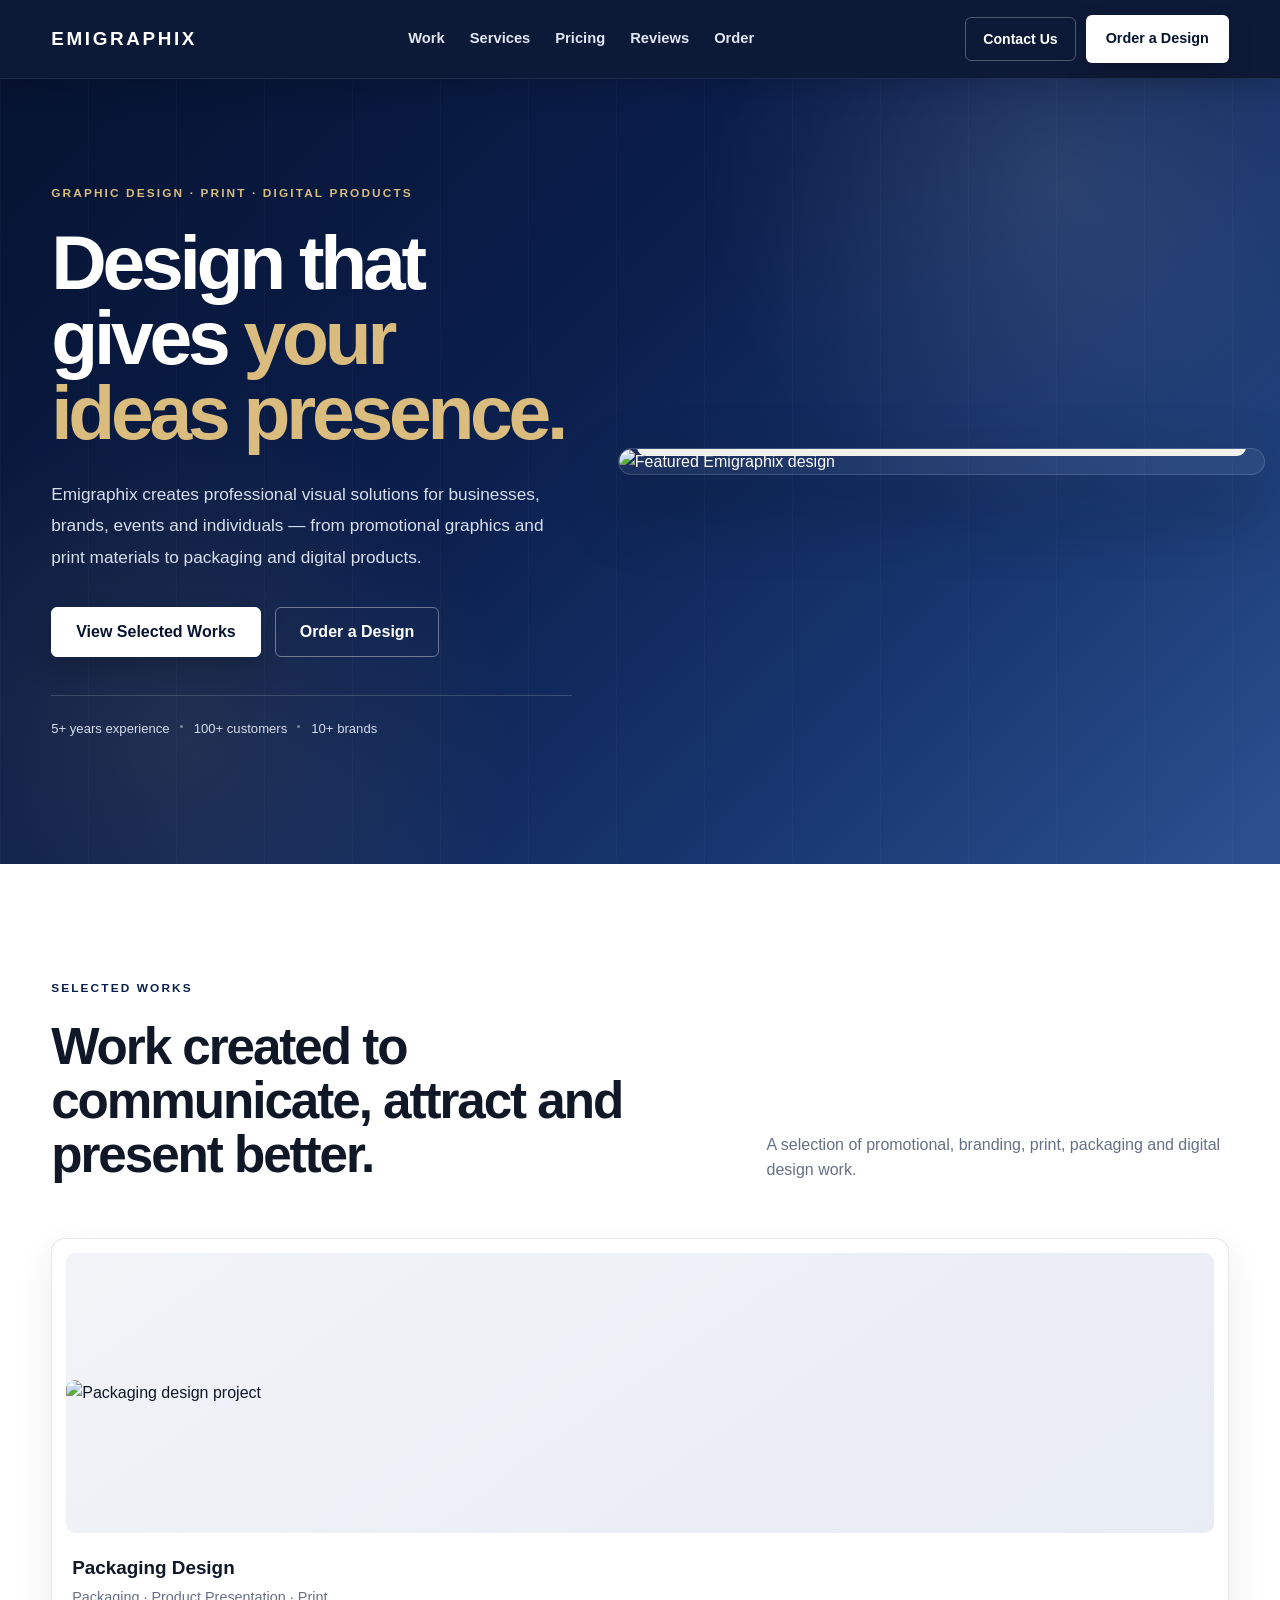
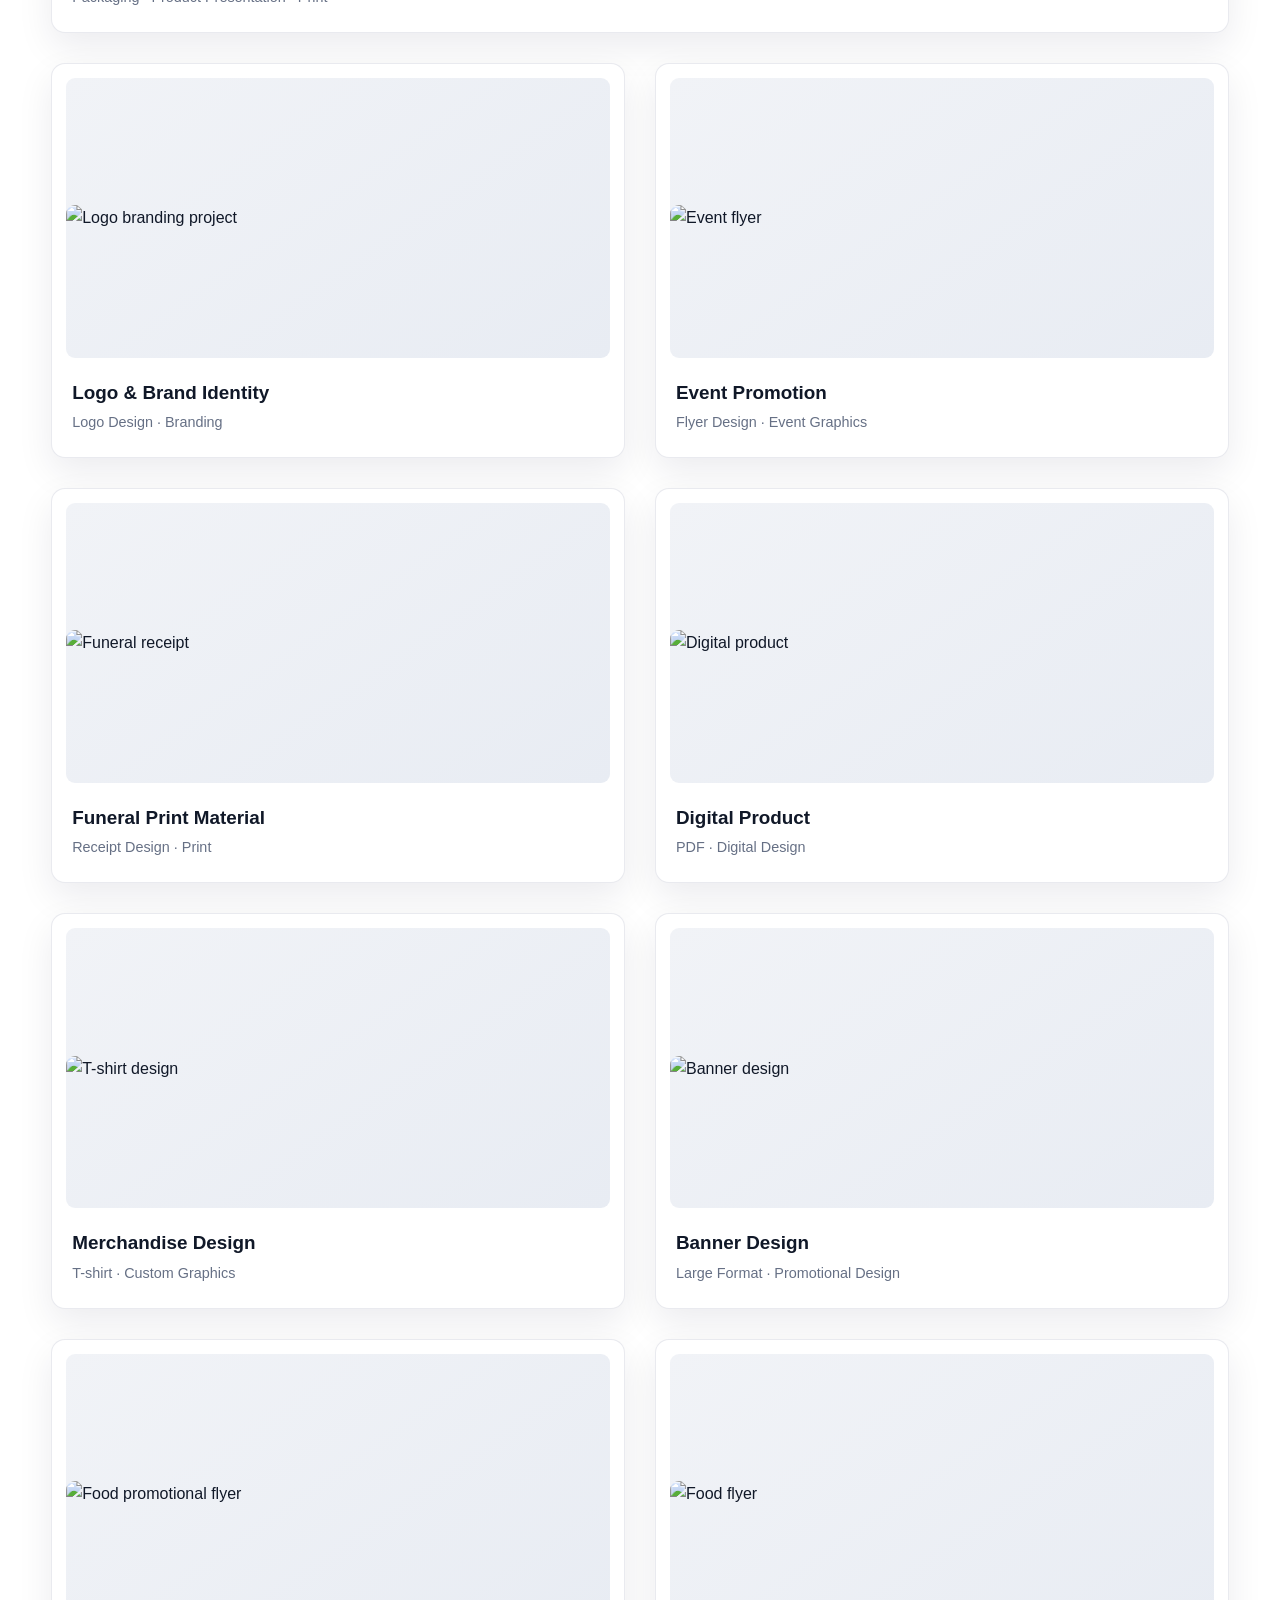
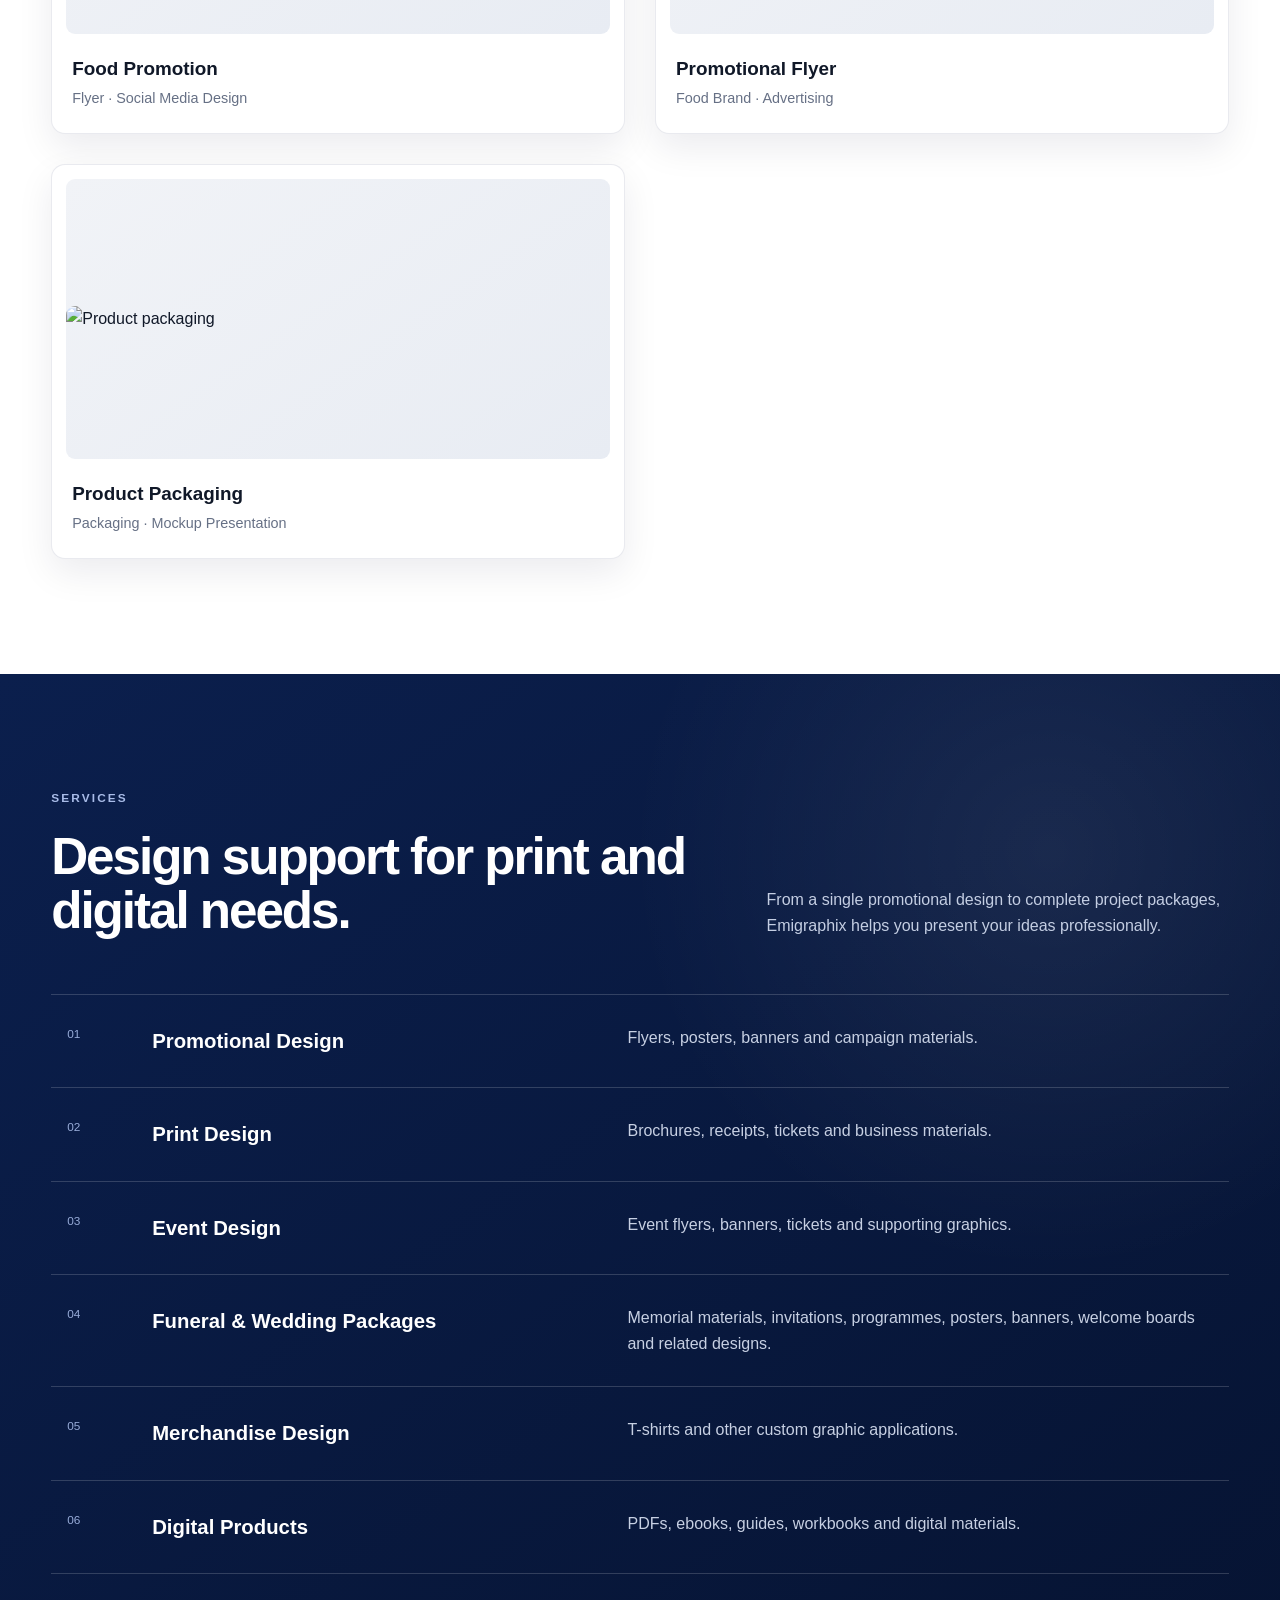
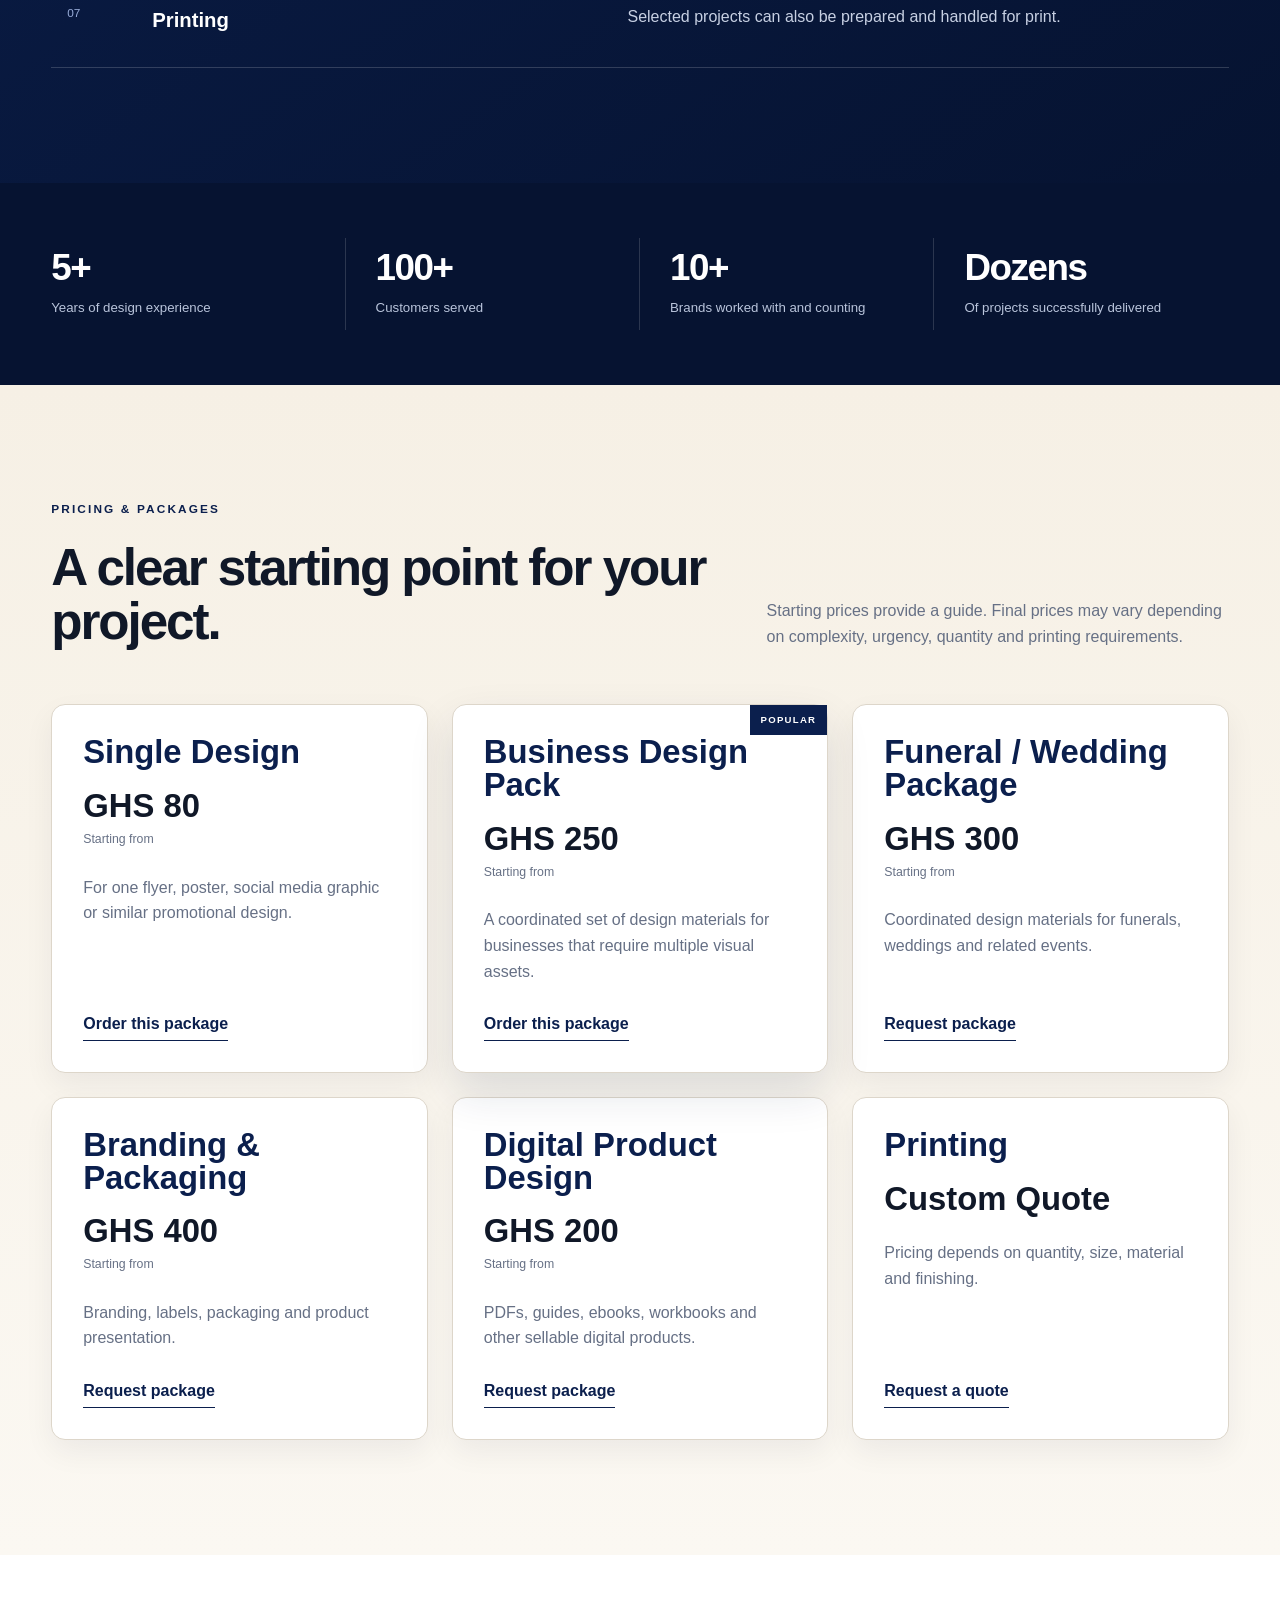
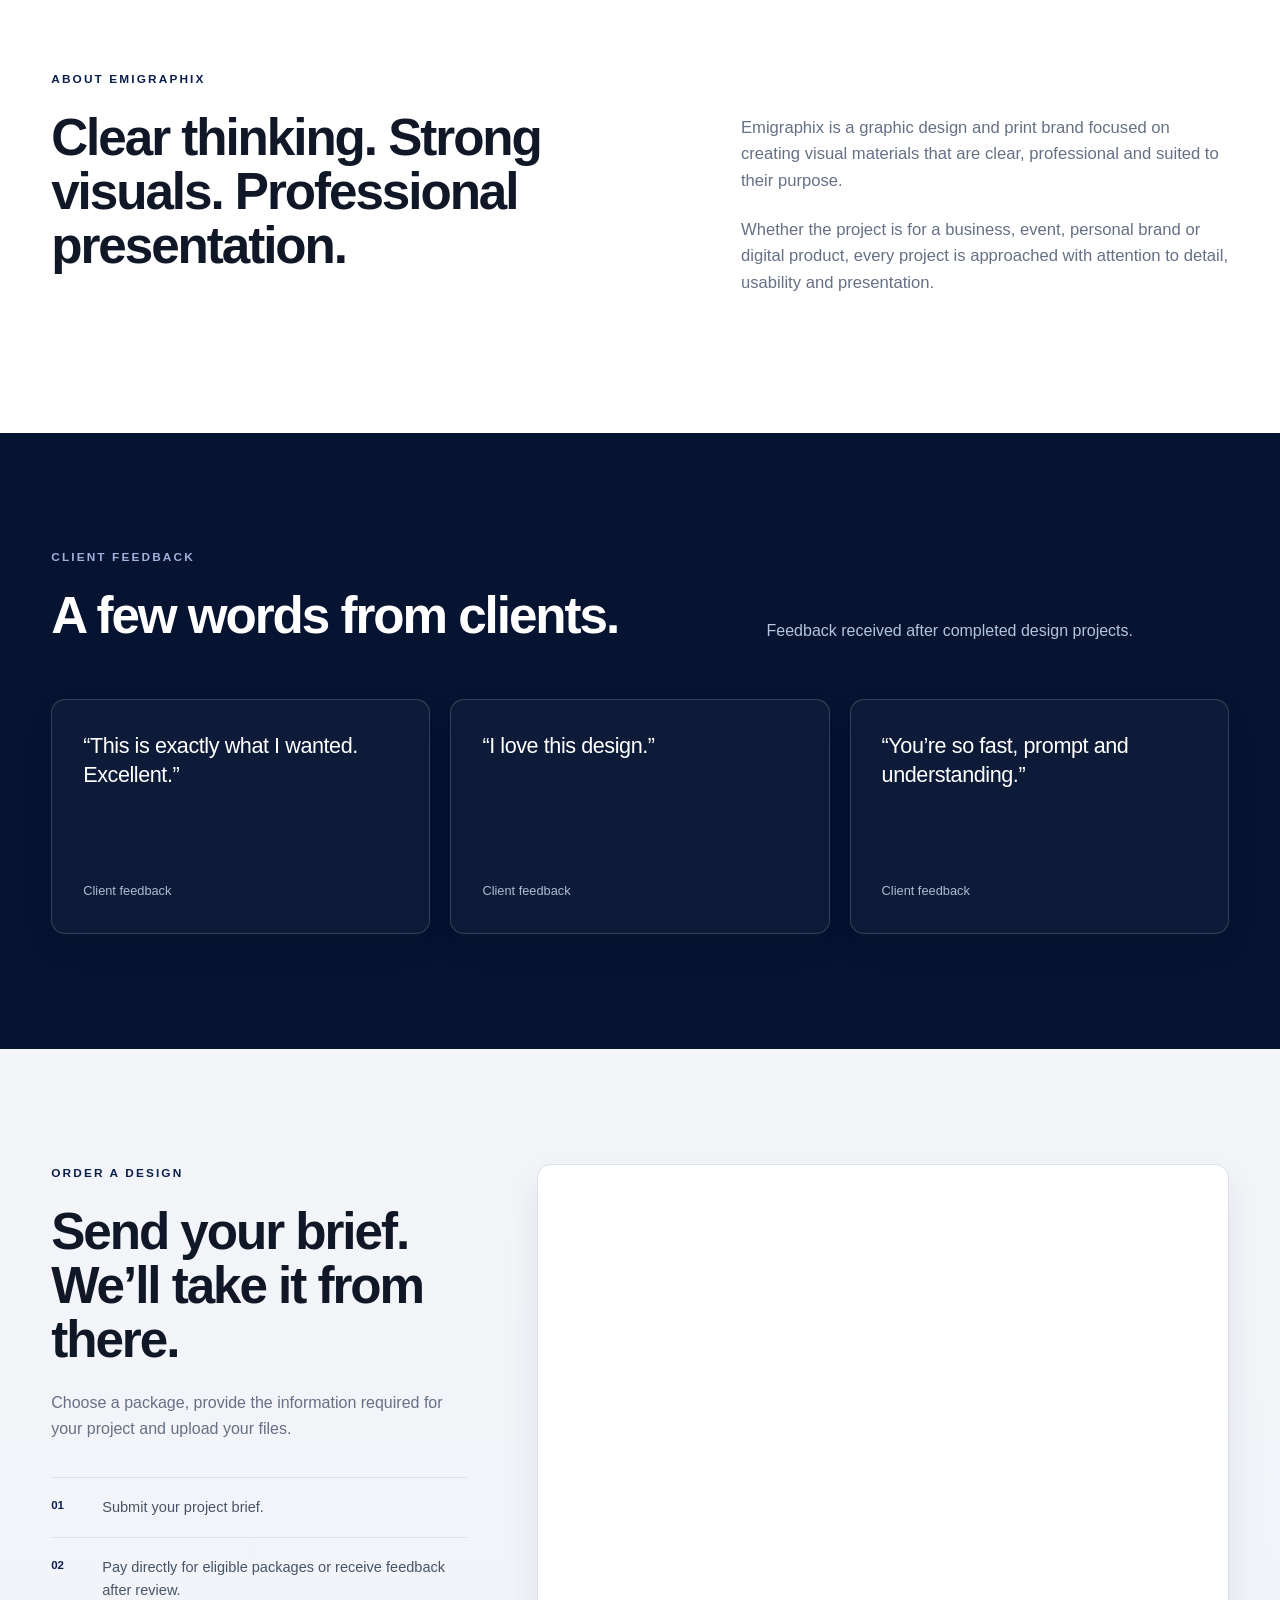
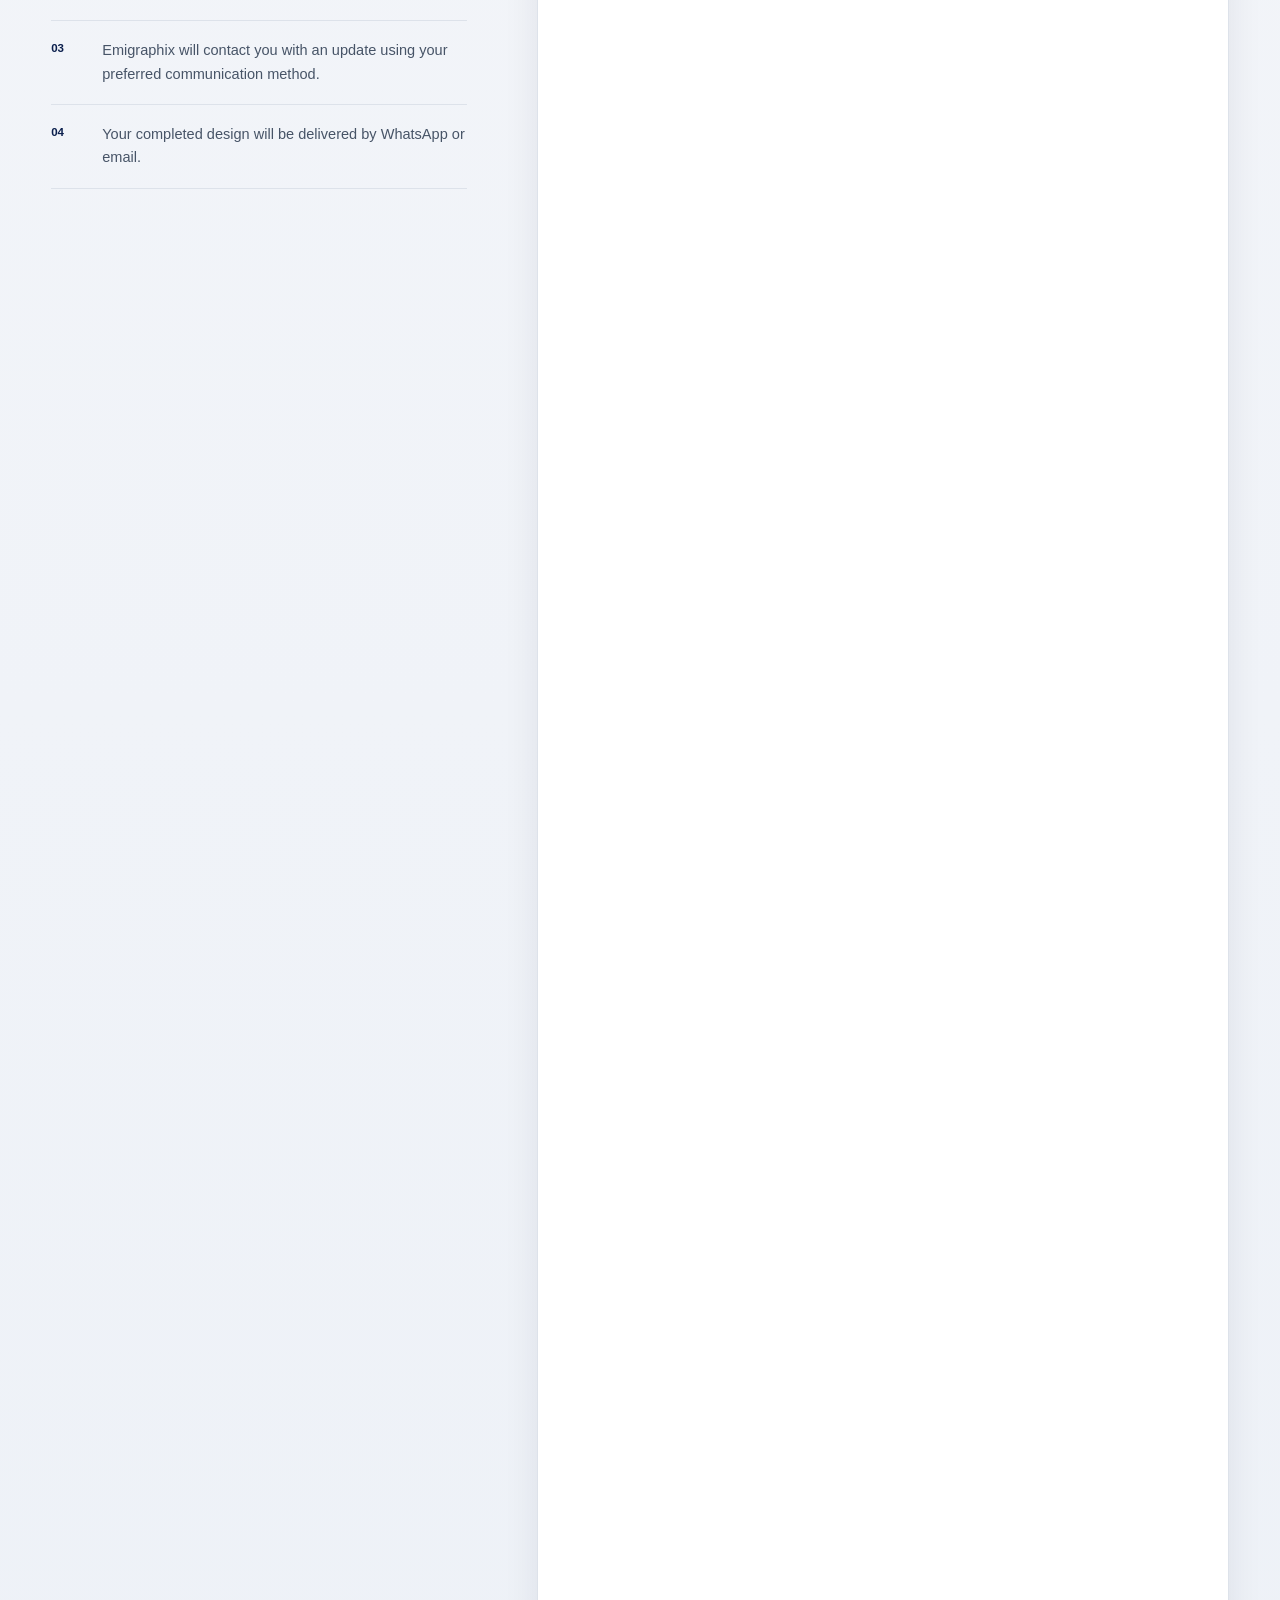
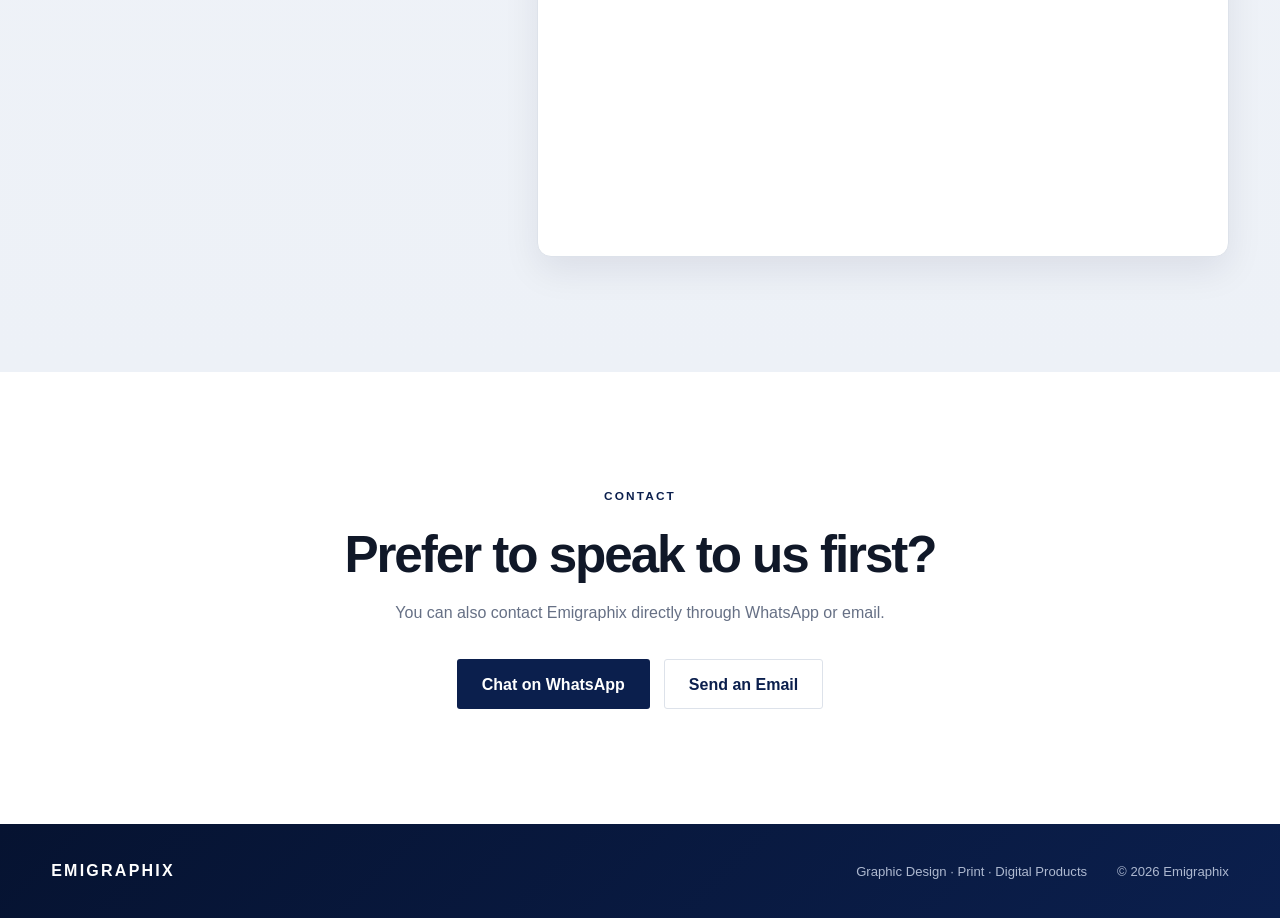
==== index.html @ 76fdce93 "Initial Emigraphix website" ====
<!DOCTYPE html>
<html lang="en">
<head>
    <meta charset="UTF-8">

    <meta name="viewport"
          content="width=device-width, initial-scale=1.0">

    <title>Emigraphix | Graphic Design, Logo Design & Printing in Ghana</title>

    <meta
        name="description"
        content="Emigraphix is a Ghana-based graphic design and print studio offering logo design, flyers, branding, packaging, printing and digital products."
    >

    <meta name="robots" content="index, follow">

    <link rel="canonical" href="https://emigraphix.netlify.app/">

    <!-- Open Graph: WhatsApp, Facebook, LinkedIn and other link previews -->
    <meta property="og:type" content="website">
    <meta property="og:site_name" content="Emigraphix">
    <meta property="og:locale" content="en_GH">
    <meta property="og:title" content="Emigraphix | Graphic Design, Logo Design & Printing in Ghana">
    <meta property="og:description" content="Professional graphic design, logo design, branding, packaging, printing and digital products for businesses, brands, events and individuals in Ghana.">
    <meta property="og:url" content="https://emigraphix.netlify.app/">
    <meta property="og:image" content="https://emigraphix.netlify.app/images/project-main.jpg">
    <meta property="og:image:alt" content="Featured graphic design project by Emigraphix">

    <!-- X / Twitter link preview -->
    <meta name="twitter:card" content="summary_large_image">
    <meta name="twitter:title" content="Emigraphix | Graphic Design, Logo Design & Printing in Ghana">
    <meta name="twitter:description" content="Professional graphic design, logo design, branding, packaging, printing and digital products in Ghana.">
    <meta name="twitter:image" content="https://emigraphix.netlify.app/images/project-main.jpg">

    <!-- Helps search engines understand the business -->
    <script type="application/ld+json">
    {
      "@context": "https://schema.org",
      "@type": "Organization",
      "name": "Emigraphix",
      "url": "https://emigraphix.netlify.app/",
      "description": "Ghana-based graphic design and print studio offering logo design, promotional graphics, branding, packaging, printing and digital products.",
      "email": "emigraphixdesign@gmail.com",
      "telephone": "+233550585227",
      "areaServed": {
        "@type": "Country",
        "name": "Ghana"
      }
    }
    </script>

    <link rel="stylesheet" href="style.css">
</head>


<body>


<header class="site-header">

    <div class="container nav-wrap">

        <a href="#home" class="brand">
            EMIGRAPHIX
        </a>

        <nav class="desktop-nav">

            <a href="#work">Work</a>
            <a href="#services">Services</a>
            <a href="#pricing">Pricing</a>
            <a href="#reviews">Reviews</a>
            <a href="#order">Order</a>

        </nav>

        <div class="nav-actions">
            <a href="#contact" class="nav-contact">
                Contact Us
            </a>

            <a href="#order" class="nav-cta">
                Order a Design
            </a>
        </div>

    </div>

</header>



<main>


<!-- HERO -->

<section class="hero" id="home">

    <div class="container hero-grid">

        <div class="hero-content">

            <p class="eyebrow">
                GRAPHIC DESIGN · PRINT · DIGITAL PRODUCTS
            </p>

            <h1>
                Design that gives
                <span>your ideas presence.</span>
            </h1>

            <p class="hero-description">

                Emigraphix creates professional visual solutions
                for businesses, brands, events and individuals —
                from promotional graphics and print materials
                to packaging and digital products.

            </p>

            <div class="hero-actions">

                <a href="#work"
                   class="button button-primary">
                    View Selected Works
                </a>

                <a href="#order"
                   class="button button-secondary">
                    Order a Design
                </a>

            </div>


            <div class="hero-proof">

                <span>5+ years experience</span>
                <span>100+ customers</span>
                <span>10+ brands</span>

            </div>

        </div>


        <div class="hero-visual">

            <img
                src="images/project-main.jpg"
                alt="Featured Emigraphix design"
                class="hero-image"
            >

            <div class="hero-caption">

                <span>SELECTED PROJECT</span>

                <p>
                    Designed by Emigraphix
                </p>

            </div>

        </div>

    </div>

</section>



<!-- PORTFOLIO -->

<section class="section" id="work">

    <div class="container">

        <div class="section-heading">

            <div>

                <p class="eyebrow">
                    SELECTED WORKS
                </p>

                <h2>
                    Work created to communicate,
                    attract and present better.
                </h2>

            </div>

            <p class="section-intro">

                A selection of promotional,
                branding, print, packaging and
                digital design work.

            </p>

        </div>



        <div class="portfolio-grid">


            <article class="project project-large">

                <div class="project-image">

                    <img
                        src="images/project-8.jpg"
                        alt="Packaging design project"
                    >

                </div>

                <div class="project-info">

                    <h3>Packaging Design</h3>

                    <p>
                        Packaging · Product Presentation · Print
                    </p>

                </div>

            </article>



            <article class="project">

                <div class="project-image">

                    <img
                        src="images/project-2.jpg"
                        alt="Logo branding project"
                    >

                </div>

                <div class="project-info">

                    <h3>Logo & Brand Identity</h3>

                    <p>Logo Design · Branding</p>

                </div>

            </article>



            <article class="project">

                <div class="project-image">

                    <img
                        src="images/project-4.jpg"
                        alt="Event flyer"
                    >

                </div>

                <div class="project-info">

                    <h3>Event Promotion</h3>

                    <p>
                        Flyer Design · Event Graphics
                    </p>

                </div>

            </article>



            <article class="project">

                <div class="project-image">

                    <img
                        src="images/project-7.jpg"
                        alt="Funeral receipt"
                    >

                </div>

                <div class="project-info">

                    <h3>Funeral Print Material</h3>

                    <p>
                        Receipt Design · Print
                    </p>

                </div>

            </article>



            <article class="project">

                <div class="project-image">

                    <img
                        src="images/project-3.jpg"
                        alt="Digital product"
                    >

                </div>

                <div class="project-info">

                    <h3>Digital Product</h3>

                    <p>
                        PDF · Digital Design
                    </p>

                </div>

            </article>



            <article class="project">

                <div class="project-image">

                    <img
                        src="images/project-10.jpg"
                        alt="T-shirt design"
                    >

                </div>

                <div class="project-info">

                    <h3>Merchandise Design</h3>

                    <p>
                        T-shirt · Custom Graphics
                    </p>

                </div>

            </article>



            <article class="project">

                <div class="project-image">

                    <img
                        src="images/project-1.jpg"
                        alt="Banner design"
                    >

                </div>

                <div class="project-info">

                    <h3>Banner Design</h3>

                    <p>
                        Large Format · Promotional Design
                    </p>

                </div>

            </article>



            <article class="project">

                <div class="project-image">

                    <img
                        src="images/project-5.jpg"
                        alt="Food promotional flyer"
                    >

                </div>

                <div class="project-info">

                    <h3>Food Promotion</h3>

                    <p>
                        Flyer · Social Media Design
                    </p>

                </div>

            </article>



            <article class="project">

                <div class="project-image">

                    <img
                        src="images/project-6.jpg"
                        alt="Food flyer"
                    >

                </div>

                <div class="project-info">

                    <h3>Promotional Flyer</h3>

                    <p>
                        Food Brand · Advertising
                    </p>

                </div>

            </article>



            <article class="project">

                <div class="project-image">

                    <img
                        src="images/project-9.jpg"
                        alt="Product packaging"
                    >

                </div>

                <div class="project-info">

                    <h3>Product Packaging</h3>

                    <p>
                        Packaging · Mockup Presentation
                    </p>

                </div>

            </article>


        </div>

    </div>

</section>



<!-- SERVICES -->

<section class="section section-blue" id="services">

    <div class="container">

        <div class="section-heading light">

            <div>

                <p class="eyebrow light-text">
                    SERVICES
                </p>

                <h2>
                    Design support for print
                    and digital needs.
                </h2>

            </div>

            <p class="section-intro">

                From a single promotional design
                to complete project packages,
                Emigraphix helps you present
                your ideas professionally.

            </p>

        </div>



        <div class="services-list">


            <div class="service-row">

                <span>01</span>

                <h3>Promotional Design</h3>

                <p>
                    Flyers, posters, banners
                    and campaign materials.
                </p>

            </div>


            <div class="service-row">

                <span>02</span>

                <h3>Print Design</h3>

                <p>
                    Brochures, receipts, tickets
                    and business materials.
                </p>

            </div>


            <div class="service-row">

                <span>03</span>

                <h3>Event Design</h3>

                <p>
                    Event flyers, banners,
                    tickets and supporting graphics.
                </p>

            </div>


            <div class="service-row">

                <span>04</span>

                <h3>
                    Funeral & Wedding Packages
                </h3>

                <p>
                    Memorial materials, invitations,
                    programmes, posters, banners,
                    welcome boards and related designs.
                </p>

            </div>


            <div class="service-row">

                <span>05</span>

                <h3>Merchandise Design</h3>

                <p>
                    T-shirts and other custom
                    graphic applications.
                </p>

            </div>


            <div class="service-row">

                <span>06</span>

                <h3>Digital Products</h3>

                <p>
                    PDFs, ebooks, guides,
                    workbooks and digital materials.
                </p>

            </div>


            <div class="service-row">

                <span>07</span>

                <h3>Printing</h3>

                <p>
                    Selected projects can also
                    be prepared and handled for print.
                </p>

            </div>

        </div>

    </div>

</section>



<!-- EXPERIENCE / NUMBERS -->

<section class="proof-section">

    <div class="container proof-grid">

        <div class="proof-item">

            <strong>5+</strong>

            <span>
                Years of design experience
            </span>

        </div>


        <div class="proof-item">

            <strong>100+</strong>

            <span>
                Customers served
            </span>

        </div>


        <div class="proof-item">

            <strong>10+</strong>

            <span>
                Brands worked with and counting
            </span>

        </div>


        <div class="proof-item">

            <strong>Dozens</strong>

            <span>
                Of projects successfully delivered
            </span>

        </div>

    </div>

</section>



<!-- PRICING -->

<section class="section pricing-section" id="pricing">

    <div class="container">

        <div class="section-heading">

            <div>

                <p class="eyebrow">
                    PRICING & PACKAGES
                </p>

                <h2>
                    A clear starting point
                    for your project.
                </h2>

            </div>

            <p class="section-intro">

                Starting prices provide a guide.
                Final prices may vary depending on
                complexity, urgency, quantity and
                printing requirements.

            </p>

        </div>



        <div class="pricing-grid">


            <div class="pricing-card">

                <h3 class="pricing-label">Single Design</h3>

                <p class="pricing-price">GHS 80</p>

                <p class="price-from">
                    Starting from
                </p>

                <p class="pricing-description">

                    For one flyer, poster,
                    social media graphic or
                    similar promotional design.

                </p>

                <a href="#order"
                   class="pricing-link"
                   data-package="single">

                    Order this package

                </a>

            </div>



            <div class="pricing-card featured-price">

                <h3 class="pricing-label">Business Design Pack</h3>

                <p class="pricing-price">GHS 250</p>

                <p class="price-from">
                    Starting from
                </p>

                <p class="pricing-description">

                    A coordinated set of design
                    materials for businesses that
                    require multiple visual assets.

                </p>

                <a href="#order"
                   class="pricing-link"
                   data-package="business">

                    Order this package

                </a>

            </div>



            <div class="pricing-card">

                <h3 class="pricing-label">Funeral / Wedding Package</h3>

                <p class="pricing-price">GHS 300</p>

                <p class="price-from">
                    Starting from
                </p>

                <p class="pricing-description">

                    Coordinated design materials
                    for funerals, weddings and
                    related events.

                </p>

                <a href="#order"
                   class="pricing-link"
                   data-package="funeral-wedding">

                    Request package

                </a>

            </div>



            <div class="pricing-card">

                <h3 class="pricing-label">Branding & Packaging</h3>

                <p class="pricing-price">GHS 400</p>

                <p class="price-from">
                    Starting from
                </p>

                <p class="pricing-description">

                    Branding, labels,
                    packaging and product
                    presentation.

                </p>

                <a href="#order"
                   class="pricing-link"
                   data-package="branding">

                    Request package

                </a>

            </div>



            <div class="pricing-card">

                <h3 class="pricing-label">Digital Product Design</h3>

                <p class="pricing-price">GHS 200</p>

                <p class="price-from">
                    Starting from
                </p>

                <p class="pricing-description">

                    PDFs, guides, ebooks,
                    workbooks and other
                    sellable digital products.

                </p>

                <a href="#order"
                   class="pricing-link"
                   data-package="digital">

                    Request package

                </a>

            </div>



            <div class="pricing-card">

                <h3 class="pricing-label">Printing</h3>

                <p class="pricing-price">Custom Quote</p>

                <p class="pricing-description">

                    Pricing depends on quantity,
                    size, material and finishing.

                </p>

                <a href="#order"
                   class="pricing-link"
                   data-package="printing">

                    Request a quote

                </a>

            </div>


        </div>

    </div>

</section>



<!-- ABOUT -->

<section class="section about-section" id="about">

    <div class="container about-grid">

        <div>

            <p class="eyebrow">
                ABOUT EMIGRAPHIX
            </p>

            <h2>
                Clear thinking.
                Strong visuals.
                Professional presentation.
            </h2>

        </div>


        <div class="about-copy">

            <p>

                Emigraphix is a graphic design and
                print brand focused on creating visual
                materials that are clear, professional
                and suited to their purpose.

            </p>

            <p>

                Whether the project is for a business,
                event, personal brand or digital product,
                every project is approached with
                attention to detail, usability
                and presentation.

            </p>

        </div>

    </div>

</section>



<!-- REVIEWS -->

<section class="section reviews-section" id="reviews">

    <div class="container">


        <div class="section-heading">

            <div>

                <p class="eyebrow">
                    CLIENT FEEDBACK
                </p>

                <h2>
                    A few words from clients.
                </h2>

            </div>

            <p class="section-intro">

                Feedback received after
                completed design projects.

            </p>

        </div>



        <div class="reviews-grid">


            <blockquote class="review-card">

                <p>
                    “This is exactly what
                    I wanted. Excellent.”
                </p>

                <footer>
                    Client feedback
                </footer>

            </blockquote>



            <blockquote class="review-card">

                <p>
                    “I love this design.”
                </p>

                <footer>
                    Client feedback
                </footer>

            </blockquote>



            <blockquote class="review-card">

                <p>
                    “You’re so fast,
                    prompt and understanding.”
                </p>

                <footer>
                    Client feedback
                </footer>

            </blockquote>


        </div>

    </div>

</section>



<!-- ORDER -->

<section class="section order-section" id="order">

    <div class="container order-layout">


        <div class="order-intro">

            <p class="eyebrow">
                ORDER A DESIGN
            </p>

            <h2>
                Send your brief.
                We’ll take it from there.
            </h2>

            <p>

                Choose a package, provide the
                information required for your project
                and upload your files.

            </p>


            <div class="process-list">

                <div>

                    <span>01</span>

                    <p>
                        Submit your project brief.
                    </p>

                </div>


                <div>

                    <span>02</span>

                    <p>
                        Pay directly for eligible packages
                        or receive feedback after review.
                    </p>

                </div>


                <div>

                    <span>03</span>

                    <p>
                        Emigraphix will contact you
                        with an update using your
                        preferred communication method.
                    </p>

                </div>


                <div>

                    <span>04</span>

                    <p>
                        Your completed design will be
                        delivered by WhatsApp or email.
                    </p>

                </div>

            </div>

        </div>



        <div class="tally-form-wrap">

    <iframe
        data-tally-src="https://tally.so/embed/QK6AJl?alignLeft=1&hideTitle=1&transparentBackground=1&dynamicHeight=1"
        loading="lazy"
        width="100%"
        height="2251"
        frameborder="0"
        marginheight="0"
        marginwidth="0"
        title="Place An Order">
    </iframe>

</div>

<script>
var d=document,
w="https://tally.so/widgets/embed.js",
v=function(){
    "undefined"!=typeof Tally
    ?Tally.loadEmbeds()
    :d.querySelectorAll("iframe[data-tally-src]:not([src])")
    .forEach(function(e){
        e.src=e.dataset.tallySrc
    })
};

if("undefined"!=typeof Tally){
    v();
}
else if(d.querySelector('script[src="'+w+'"]')==null){
    var s=d.createElement("script");
    s.src=w;
    s.onload=v;
    s.onerror=v;
    d.body.appendChild(s);
}
</script>

    </div>

</section>



<!-- CONTACT -->

<section class="section contact-section" id="contact">

    <div class="container contact-wrap">

        <p class="eyebrow">
            CONTACT
        </p>

        <h2>
            Prefer to speak to us first?
        </h2>

        <p>

            You can also contact Emigraphix
            directly through WhatsApp or email.

        </p>


        <div class="contact-actions">

            <a
                href="https://wa.me/233550585227"
                target="_blank"
                class="button button-primary"
            >

                Chat on WhatsApp

            </a>


            <a
                href="mailto:emigraphixdesign@gmail.com"
                class="button button-secondary"
            >

                Send an Email

            </a>

        </div>

    </div>

</section>


</main>



<footer class="site-footer">

    <div class="container footer-wrap">

        <div class="footer-brand">
            EMIGRAPHIX
        </div>

        <p>
            Graphic Design · Print · Digital Products
        </p>

        <p>
            © 2026 Emigraphix
        </p>

    </div>

</footer>


<script src="script.js"></script>


</body>
</html>
---- style.css ----
:root {
    --blue: #0b1f4d;
    --blue-dark: #061331;
    --blue-mid: #17366f;

    --white: #ffffff;
    --off-white: #f6f7fb;
    --soft-blue: #eef3ff;

    --text: #101828;
    --muted: #667085;

    --line: #dde2ea;
}


* {
    margin: 0;
    padding: 0;
    box-sizing: border-box;
}


html {
    scroll-behavior: smooth;
}


body {
    font-family: Arial, Helvetica, sans-serif;

    background: var(--white);

    color: var(--text);

    line-height: 1.6;
}


a {
    color: inherit;
    text-decoration: none;
}


img {
    max-width: 100%;
    display: block;
}


button,
input,
textarea,
select {
    font: inherit;
}


.container {
    width: min(1180px, 92%);
    margin: 0 auto;
}



/* HEADER */

.site-header {
    position: sticky;

    top: 0;

    z-index: 1000;

    background: rgba(255,255,255,0.95);

    border-bottom:
        1px solid rgba(11,31,77,0.08);

    backdrop-filter: blur(14px);
}


.nav-wrap {
    min-height: 78px;

    display: flex;

    align-items: center;

    justify-content: space-between;

    gap: 28px;
}


.brand {
    font-size: 1.18rem;

    font-weight: 900;

    letter-spacing: 0.14em;

    color: var(--blue);
}


.desktop-nav {
    display: flex;

    align-items: center;

    gap: 25px;
}


.desktop-nav a {
    position: relative;

    font-size: 0.92rem;

    color: #344054;
}


.desktop-nav a::after {
    content: "";

    position: absolute;

    left: 0;
    bottom: -7px;

    width: 0;
    height: 1px;

    background: var(--blue);

    transition: width 0.25s ease;
}


.desktop-nav a:hover::after {
    width: 100%;
}


.nav-cta {
    background: var(--blue);

    color: white;

    padding: 12px 20px;

    border-radius: 3px;

    font-size: 0.9rem;

    font-weight: 700;

    transition: 0.25s ease;
}


.nav-cta:hover {
    background: var(--blue-dark);

    transform: translateY(-1px);
}



/* HERO */

.hero {
    padding: 88px 0 105px;

    background:

        linear-gradient(
            180deg,
            #ffffff 0%,
            #fbfcff 100%
        );
}


.hero-grid {
    display: grid;

    grid-template-columns:
        1.03fr 0.97fr;

    gap: 68px;

    align-items: center;
}


.eyebrow {
    color: var(--blue);

    font-size: 0.74rem;

    font-weight: 800;

    letter-spacing: 0.18em;

    margin-bottom: 22px;
}


.hero h1 {
    font-size:
        clamp(3rem, 6vw, 5.8rem);

    line-height: 0.98;

    letter-spacing: -0.055em;

    max-width: 750px;
}


.hero h1 span {
    color: var(--blue);
}


.hero-description {
    margin-top: 28px;

    max-width: 610px;

    color: var(--muted);

    font-size: 1.08rem;
}


.hero-actions,
.contact-actions {
    display: flex;

    flex-wrap: wrap;

    gap: 14px;

    margin-top: 34px;
}


.button {
    display: inline-flex;

    align-items: center;

    justify-content: center;

    min-height: 50px;

    padding: 0 24px;

    border: 1px solid transparent;

    border-radius: 3px;

    font-weight: 700;

    cursor: pointer;

    transition: 0.25s ease;
}


.button-primary {
    background: var(--blue);

    color: var(--white);
}


.button-primary:hover {
    background: var(--blue-dark);

    transform: translateY(-2px);
}


.button-secondary {
    border-color: var(--line);

    background: var(--white);

    color: var(--blue);
}


.button-secondary:hover {
    border-color: var(--blue);

    background: var(--soft-blue);
}



.hero-proof {
    display: flex;

    flex-wrap: wrap;

    gap: 12px 24px;

    margin-top: 38px;

    padding-top: 22px;

    border-top: 1px solid var(--line);

    color: var(--muted);

    font-size: 0.82rem;
}


.hero-proof span {
    position: relative;
}


.hero-proof span:not(:last-child)::after {
    content: "";

    position: absolute;

    right: -13px;
    top: 7px;

    width: 3px;
    height: 3px;

    border-radius: 50%;

    background: #98a2b3;
}


.hero-visual {
    position: relative;

    background: #eef1f6;

    overflow: hidden;
}


.hero-image {
    width: 100%;

    max-height: 620px;

    object-fit: contain;
}


.hero-caption {
    position: absolute;

    left: 18px;
    right: 18px;
    bottom: 18px;

    padding: 15px 17px;

    background:
        rgba(6,19,49,0.92);

    color: white;
}


.hero-caption span {
    font-size: 0.65rem;

    font-weight: 800;

    letter-spacing: 0.16em;

    opacity: 0.72;
}


.hero-caption p {
    margin-top: 3px;

    font-size: 0.9rem;
}



/* GENERAL */

.section {
    padding: 105px 0;
}


.section-heading {
    display: grid;

    grid-template-columns:
        1fr 0.7fr;

    gap: 55px;

    align-items: end;

    margin-bottom: 55px;
}


.section-heading h2,
.about-grid h2,
.contact-wrap h2,
.order-intro h2 {
    font-size:
        clamp(2.15rem, 4vw, 4rem);

    line-height: 1.06;

    letter-spacing: -0.04em;
}


.section-intro {
    color: var(--muted);

    max-width: 470px;
}



/* PORTFOLIO */

.portfolio-grid {
    display: grid;

    grid-template-columns:
        repeat(2, 1fr);

    gap: 30px;
}


.project {
    padding-top: 17px;

    border-top: 1px solid var(--line);
}


.project-large {
    grid-column: span 2;
}


.project-image {
    width: 100%;

    min-height: 280px;

    background: #f3f4f7;

    display: flex;

    align-items: center;

    justify-content: center;

    overflow: hidden;
}


.project-image img {
    width: 100%;

    height: auto;

    max-height: 680px;

    object-fit: contain;

    transition:
        transform 0.55s ease;
}


.project-large
.project-image img {
    max-height: 760px;
}


.project:hover
.project-image img {
    transform: scale(1.018);
}


.project-info {
    padding: 18px 0 8px;
}


.project-info h3 {
    font-size: 1.18rem;
}


.project-info p {
    margin-top: 3px;

    color: var(--muted);

    font-size: 0.9rem;
}



/* SERVICES */

.section-blue {
    background: var(--blue);

    color: white;
}


.section-blue .eyebrow {
    color: #a9bce8;
}


.section-blue .section-intro {
    color: #c4cee3;
}


.services-list {
    border-top:
        1px solid rgba(255,255,255,0.17);
}


.service-row {
    display: grid;

    grid-template-columns:
        60px 1fr 1.3fr;

    gap: 25px;

    align-items: start;

    padding: 28px 0;

    border-bottom:
        1px solid rgba(255,255,255,0.17);

    transition:
        padding-left 0.25s ease,
        background 0.25s ease;
}


.service-row:hover {
    padding-left: 8px;

    background:
        rgba(255,255,255,0.025);
}


.service-row span {
    font-size: 0.74rem;

    color: #98acd9;
}


.service-row h3 {
    font-size: 1.27rem;
}


.service-row p {
    color: #c7d0e3;
}



/* PROOF */

.proof-section {
    background: var(--blue-dark);

    color: white;

    padding: 55px 0;
}


.proof-grid {
    display: grid;

    grid-template-columns:
        repeat(4, 1fr);
}


.proof-item {
    padding: 12px 30px;

    border-right:
        1px solid rgba(255,255,255,0.15);
}


.proof-item:first-child {
    padding-left: 0;
}


.proof-item:last-child {
    border-right: none;
}


.proof-item strong {
    display: block;

    font-size: 2.3rem;

    line-height: 1;

    letter-spacing: -0.04em;
}


.proof-item span {
    display: block;

    margin-top: 10px;

    font-size: 0.83rem;

    color: #b9c4db;
}



/* PRICING */

.pricing-section {
    background: var(--off-white);
}


.pricing-grid {
    display: grid;

    grid-template-columns:
        repeat(3, 1fr);

    gap: 20px;
}


.pricing-card {
    min-height: 335px;

    padding: 31px;

    background: white;

    border: 1px solid var(--line);

    display: flex;

    flex-direction: column;

    transition:
        transform 0.25s ease,
        border-color 0.25s ease;
}


.pricing-card:hover {
    transform:
        translateY(-4px);

    border-color:
        #b7c3d8;
}


.featured-price {
    border: 1.5px solid var(--blue);

    position: relative;
}


.featured-price::before {
    content: "POPULAR";

    position: absolute;

    top: 0;
    right: 0;

    padding: 7px 11px;

    background: var(--blue);

    color: white;

    font-size: 0.6rem;

    letter-spacing: 0.13em;

    font-weight: 800;
}


.pricing-label {
    color: var(--blue);

    font-size: 0.88rem;

    font-weight: 700;

    margin-bottom: 21px;
}


.pricing-card h3 {
    font-size: 2.05rem;

    line-height: 1;
}


.price-from {
    margin-top: 7px;

    color: var(--muted);

    font-size: 0.77rem;
}


.pricing-description {
    margin-top: 25px;

    color: var(--muted);

    flex-grow: 1;
}


.pricing-link {
    width: fit-content;

    margin-top: 27px;

    padding-bottom: 3px;

    color: var(--blue);

    font-weight: 700;

    border-bottom:
        1px solid var(--blue);
}



/* ABOUT */

.about-section {
    background: white;
}


.about-grid {
    display: grid;

    grid-template-columns:
        1fr 0.8fr;

    gap: 80px;
}


.about-copy {
    padding-top: 45px;
}


.about-copy p {
    margin-bottom: 22px;

    color: var(--muted);

    font-size: 1.04rem;
}



/* REVIEWS */

.reviews-section {
    background: var(--blue-dark);

    color: white;
}


.reviews-section .eyebrow {
    color: #9fb1dc;
}


.reviews-section .section-intro {
    color: #b8c4db;
}


.reviews-grid {
    display: grid;

    grid-template-columns:
        repeat(3, 1fr);

    gap: 20px;
}


.review-card {
    min-height: 235px;

    padding: 31px;

    border:
        1px solid rgba(255,255,255,0.16);

    display: flex;

    flex-direction: column;

    justify-content: space-between;
}


.review-card p {
    font-size: 1.35rem;

    line-height: 1.35;

    letter-spacing: -0.02em;
}


.review-card footer {
    margin-top: 35px;

    color: #aebbd2;

    font-size: 0.8rem;
}



/* ORDER */

.order-section {
    background: var(--off-white);
}


.order-layout {
    display: grid;

    grid-template-columns:
        0.75fr 1.25fr;

    gap: 70px;

    align-items: start;
}


.order-intro {
    position: sticky;

    top: 115px;
}


.order-intro > p:not(.eyebrow) {
    margin-top: 23px;

    color: var(--muted);
}


.process-list {
    margin-top: 35px;

    border-top: 1px solid var(--line);
}


.process-list > div {
    display: grid;

    grid-template-columns:
        38px 1fr;

    gap: 13px;

    padding: 18px 0;

    border-bottom:
        1px solid var(--line);
}


.process-list span {
    color: var(--blue);

    font-size: 0.72rem;

    font-weight: 800;
}


.process-list p {
    color: #475467;

    font-size: 0.91rem;
}


.order-form {
    padding: 38px;

    background: white;

    border:
        1px solid #e1e5ec;
}


.form-grid {
    display: grid;

    grid-template-columns:
        repeat(2, 1fr);

    gap: 22px;
}


.form-group {
    display: flex;

    flex-direction: column;

    gap: 8px;
}


.form-group.full {
    grid-column:
        1 / -1;
}


.form-group label {
    font-size: 0.85rem;

    font-weight: 700;

    color: #344054;
}


.form-group input,
.form-group textarea,
.form-group select {
    width: 100%;

    border:
        1px solid #ccd2dc;

    background: white;

    color: var(--text);

    border-radius: 2px;

    padding: 14px 15px;

    outline: none;

    transition: 0.2s ease;
}


.form-group textarea {
    resize: vertical;
}


.form-group input:focus,
.form-group textarea:focus,
.form-group select:focus {
    border-color: var(--blue);

    box-shadow:
        0 0 0 3px
        rgba(11,31,77,0.07);
}


.package-status {
    padding: 15px 17px;

    background: var(--soft-blue);

    border-left:
        3px solid var(--blue);

    color: #344054;

    font-size: 0.88rem;
}


.submit-button {
    margin-top: 28px;

    border: none;
}


.form-disclaimer {
    margin-top: 14px;

    color: var(--muted);

    font-size: 0.82rem;
}



/* CONTACT */

.contact-section {
    text-align: center;
}


.contact-wrap {
    max-width: 790px;
}


.contact-wrap p:not(.eyebrow) {
    margin-top: 18px;

    color: var(--muted);
}


.contact-actions {
    justify-content: center;
}



/* FOOTER */

.site-footer {
    padding: 34px 0;

    background: var(--blue-dark);

    color: white;
}


.footer-wrap {
    display: grid;

    grid-template-columns:
        1fr auto auto;

    align-items: center;

    gap: 30px;
}


.footer-brand {
    font-weight: 900;

    letter-spacing: 0.14em;
}


.footer-wrap p {
    color: #aeb9d0;

    font-size: 0.82rem;
}



/* TABLET */

@media (max-width: 900px) {

    .desktop-nav {
        display: none;
    }


    .hero-grid,
    .section-heading,
    .about-grid,
    .order-layout {
        grid-template-columns: 1fr;
    }


    .proof-grid {
        grid-template-columns:
            repeat(2, 1fr);
    }


    .proof-item {
        border-bottom:
            1px solid
            rgba(255,255,255,0.15);
    }


    .pricing-grid {
        grid-template-columns:
            repeat(2, 1fr);
    }


    .reviews-grid {
        grid-template-columns: 1fr;
    }


    .order-intro {
        position: static;
    }


    .footer-wrap {
        grid-template-columns: 1fr;

        text-align: center;
    }

}



/* MOBILE */

@media (max-width: 650px) {

    .nav-wrap {
        min-height: 67px;
    }


    .brand {
        font-size: 0.96rem;
    }


    .nav-cta {
        padding: 10px 13px;

        font-size: 0.78rem;
    }


    .hero {
        padding:
            58px 0 75px;
    }


    .hero h1 {
        font-size: 3.18rem;
    }


    .hero-proof {
        flex-direction: column;

        gap: 8px;
    }


    .hero-proof span::after {
        display: none;
    }


    .hero-caption {
        position: static;
    }


    .section {
        padding: 76px 0;
    }


    .portfolio-grid {
        grid-template-columns: 1fr;
    }


    .project-large {
        grid-column: span 1;
    }


    .project-image {
        min-height: 220px;
    }


    .project-image img,
    .project-large
    .project-image img {
        max-height: none;
    }


    .service-row {
        grid-template-columns:
            40px 1fr;
    }


    .service-row p {
        grid-column: 2;
    }


    .proof-grid {
        grid-template-columns: 1fr;
    }


    .proof-item {
        padding: 24px 0;

        border-right: none;
    }


    .pricing-grid {
        grid-template-columns: 1fr;
    }


    .pricing-card {
        min-height: auto;
    }


    .form-grid {
        grid-template-columns: 1fr;
    }


    .form-group.full {
        grid-column: auto;
    }


    .order-form {
        padding: 24px 18px;
    }


    .hero-actions,
    .contact-actions {
        flex-direction: column;
    }


    .button {
        width: 100%;
    }

}
/* TALLY EMBED */

.tally-form-wrap {
    width: 100%;
    background: #ffffff;
    border: 1px solid var(--line);
    padding: 20px;
}

.tally-form-wrap iframe {
    width: 100%;
    display: block;
    border: 0;
}

@media (max-width: 650px) {
    .tally-form-wrap {
        padding: 10px;
    }
}
/* PREMIUM CONFIRMATION PAGE */

.confirmation-body {
    margin: 0;
    background: var(--blue-dark);
}

.confirmation-page {
    min-height: 100vh;

    display: flex;
    align-items: center;
    justify-content: center;

    padding: 55px 22px;

    background:
        linear-gradient(
            135deg,
            var(--blue-dark) 0%,
            var(--blue) 100%
        );
}

.confirmation-card {
    width: min(940px, 100%);

    background: var(--white);

    padding: 55px 60px;

    border-top: 5px solid var(--blue);
}

.confirmation-top {
    display: flex;

    align-items: center;
    justify-content: space-between;

    margin-bottom: 55px;
}

.confirmation-brand {
    color: var(--blue);

    font-size: 1rem;

    font-weight: 900;

    letter-spacing: 0.15em;
}

.success-mark {
    width: 48px;
    height: 48px;

    display: flex;
    align-items: center;
    justify-content: center;

    background: var(--blue);

    color: var(--white);

    border-radius: 50%;

    font-size: 1.15rem;

    font-weight: 700;
}

.confirmation-eyebrow {
    color: var(--blue);

    font-size: 0.72rem;

    font-weight: 800;

    letter-spacing: 0.18em;

    margin-bottom: 22px;
}

.confirmation-card h1 {
    max-width: 780px;

    font-size:
        clamp(3rem, 7vw, 5.8rem);

    line-height: 0.98;

    letter-spacing: -0.055em;
}

.confirmation-card h1 span {
    color: var(--blue);

    display: block;
}

.confirmation-intro {
    max-width: 650px;

    margin-top: 28px;

    color: var(--muted);

    font-size: 1.05rem;
}

.next-steps {
    margin-top: 52px;

    border-top: 1px solid var(--line);
}

.next-title {
    padding: 20px 0;

    font-size: 0.75rem;

    font-weight: 800;

    letter-spacing: 0.15em;

    color: var(--blue);
}

.next-step {
    display: grid;

    grid-template-columns: 55px 1fr;

    gap: 22px;

    padding: 25px 0;

    border-top: 1px solid var(--line);
}

.next-step > span {
    color: var(--blue);

    font-size: 0.72rem;

    font-weight: 800;
}

.next-step h3 {
    font-size: 1.1rem;

    margin-bottom: 5px;
}

.next-step p {
    max-width: 600px;

    color: var(--muted);

    font-size: 0.92rem;
}

.confirmation-actions {
    display: flex;

    flex-wrap: wrap;

    gap: 14px;

    margin-top: 38px;
}

.confirmation-primary {
    background: var(--blue);

    color: var(--white);
}

.confirmation-primary:hover {
    background: var(--blue-dark);
}

.confirmation-secondary {
    border: 1px solid var(--line);

    color: var(--blue);

    background: var(--white);
}

.confirmation-secondary:hover {
    border-color: var(--blue);
}

.confirmation-note {
    margin-top: 25px;

    padding-top: 20px;

    border-top: 1px solid var(--line);

    color: #7a8494;

    font-size: 0.82rem;
}


@media (max-width: 650px) {

    .confirmation-page {
        padding: 20px 14px;
    }

    .confirmation-card {
        padding: 32px 23px;
    }

    .confirmation-top {
        margin-bottom: 40px;
    }

    .confirmation-card h1 {
        font-size: 3.1rem;
    }

    .next-step {
        grid-template-columns: 38px 1fr;
    }

    .confirmation-actions {
        flex-direction: column;
    }

    .confirmation-actions .button {
        width: 100%;
    }
}


/* =========================================================
   EMIGRAPHIX PREMIUM REFINEMENT
   Deep-blue opening + cream/white supporting sections
========================================================= */

:root {
    --cream: #f6f0e5;
    --cream-soft: #fbf8f2;
    --gold: #d9bc7e;
    --gold-soft: #efe1bf;
    --shadow-soft: 0 14px 36px rgba(6, 19, 49, 0.08);
    --shadow-medium: 0 22px 52px rgba(6, 19, 49, 0.13);
}

body {
    background: var(--cream-soft);
    -webkit-font-smoothing: antialiased;
    text-rendering: optimizeLegibility;
}

/* HEADER */

.site-header {
    background: rgba(6, 19, 49, 0.97);
    border-bottom: 1px solid rgba(255, 255, 255, 0.08);
    box-shadow: 0 8px 28px rgba(0, 0, 0, 0.16);
}

.brand {
    color: #ffffff;
}

.desktop-nav a {
    color: #dfe5f2;
    font-weight: 600;
}

.desktop-nav a::after {
    background: var(--gold);
}

.nav-cta {
    background: #ffffff;
    color: var(--blue-dark);
    border-radius: 6px;
    box-shadow: 0 10px 24px rgba(0, 0, 0, 0.18);
}

.nav-cta:hover {
    background: var(--gold-soft);
    color: var(--blue-dark);
}

/* HERO */

.hero {
    position: relative;
    padding: 105px 0 125px;

    background:
        radial-gradient(
            circle at 82% 18%,
            rgba(255, 255, 255, 0.08),
            transparent 28%
        ),
        radial-gradient(
            circle at 12% 82%,
            rgba(217, 188, 126, 0.13),
            transparent 25%
        ),
        linear-gradient(
            145deg,
            #061331 0%,
            #0b1f4d 58%,
            #17366f 100%
        );

    color: #ffffff;
}

.hero::before {
    content: "";
    position: absolute;
    inset: 0;

    background:
        linear-gradient(
            90deg,
            rgba(255, 255, 255, 0.025) 1px,
            transparent 1px
        );

    background-size: 88px 100%;
    pointer-events: none;
}

.hero-grid {
    position: relative;
    z-index: 1;
}

.hero .eyebrow {
    color: var(--gold);
}

.hero h1 {
    color: #ffffff;
}

.hero h1 span {
    color: var(--gold);
}

.hero-description {
    color: #d7deed;
    line-height: 1.82;
}

.hero .button-primary {
    background: #ffffff;
    color: var(--blue-dark);
    border-color: #ffffff;
    border-radius: 6px;
    box-shadow: 0 12px 28px rgba(0, 0, 0, 0.18);
}

.hero .button-primary:hover {
    background: var(--gold-soft);
    color: var(--blue-dark);
    transform: translateY(-3px);
}

.hero .button-secondary {
    background: transparent;
    color: #ffffff;
    border-color: rgba(255, 255, 255, 0.38);
    border-radius: 6px;
}

.hero .button-secondary:hover {
    background: rgba(255, 255, 255, 0.08);
    border-color: #ffffff;
}

.hero-proof {
    border-top: 1px solid rgba(255, 255, 255, 0.16);
    color: #d4dced;
}

.hero-proof span {
    color: #d4dced;
}

.hero-proof span:not(:last-child)::after {
    background: rgba(255, 255, 255, 0.42);
}

.hero-visual {
    border: 1px solid rgba(255, 255, 255, 0.14);
    border-radius: 18px;
    background: rgba(255, 255, 255, 0.06);
    box-shadow: 0 30px 70px rgba(0, 0, 0, 0.30);
}

.hero-image {
    border-radius: 18px;
}

.hero-caption {
    border-radius: 9px;
    background: rgba(251, 248, 242, 0.96);
    color: var(--blue-dark);
}

.hero-caption span {
    color: var(--blue-mid);
    opacity: 0.82;
}

.hero-caption p {
    color: var(--blue-dark);
}

/* GENERAL SECTION POLISH */

.section {
    padding: 115px 0;
}

#work,
.about-section,
.contact-section {
    background: #ffffff;
}

.pricing-section {
    background:
        linear-gradient(
            180deg,
            var(--cream) 0%,
            var(--cream-soft) 100%
        );
}

/* PORTFOLIO */

.project {
    padding: 14px;
    border: 1px solid rgba(11, 31, 77, 0.09);
    border-radius: 14px;
    background: #ffffff;
    box-shadow: var(--shadow-soft);

    transition:
        transform 0.3s ease,
        box-shadow 0.3s ease,
        border-color 0.3s ease;
}

.project:hover {
    transform: translateY(-7px);
    border-color: rgba(11, 31, 77, 0.18);
    box-shadow: var(--shadow-medium);
}

.project-image {
    border-radius: 9px;
    background: linear-gradient(145deg, #f1f3f7, #e8ecf3);
}

.project-image img {
    border-radius: 9px;
}

.project-info {
    padding: 20px 6px 9px;
}

/* SERVICES */

.section-blue {
    background:
        radial-gradient(
            circle at 82% 16%,
            rgba(255, 255, 255, 0.07),
            transparent 30%
        ),
        linear-gradient(
            145deg,
            #0b1f4d 0%,
            #061331 100%
        );
}

.service-row {
    padding: 30px 16px;
}

.service-row:hover {
    padding-left: 24px;
    background: rgba(255, 255, 255, 0.045);
}

/* PRICING */

.pricing-grid {
    gap: 24px;
}

.pricing-card {
    border-radius: 14px;
    border-color: #ddd6ca;
    box-shadow: 0 12px 30px rgba(6, 19, 49, 0.06);
}

.pricing-card:hover {
    transform: translateY(-7px);
    box-shadow: var(--shadow-medium);
}

.featured-price {
    box-shadow: 0 20px 45px rgba(11, 31, 77, 0.12);
}

.pricing-price {
    font-size: 2.05rem;
    line-height: 1;
    font-weight: 700;
}

/* REVIEWS */

.review-card {
    border-radius: 14px;
    background: rgba(255, 255, 255, 0.035);
    box-shadow: 0 14px 32px rgba(0, 0, 0, 0.08);
}

/* ORDER / TALLY */

.order-section {
    background: linear-gradient(180deg, #f3f5f9 0%, #edf1f7 100%);
}

.tally-form-wrap {
    border-radius: 14px;
    box-shadow: var(--shadow-soft);
}

/* FOOTER */

.site-footer {
    background: linear-gradient(135deg, #061331 0%, #0b1f4d 100%);
}

/* MOBILE */

@media (max-width: 650px) {

    .site-header {
        background: rgba(6, 19, 49, 0.98);
    }

    .hero {
        padding: 64px 0 82px;
    }

    .hero h1 {
        color: #ffffff;
    }

    .hero-description {
        color: #d7deed;
    }

    .hero-visual {
        border-radius: 14px;
    }

    .project {
        padding: 11px;
    }

}


/* =========================================================
   EMIGRAPHIX REFINEMENT — SOFTER HERO + LARGER FEATURE IMAGE
========================================================= */

/* Top-right action group */

.nav-actions {
    display: flex;
    align-items: center;
    gap: 10px;
}

.nav-contact {
    min-height: 44px;

    display: inline-flex;
    align-items: center;
    justify-content: center;

    padding: 0 17px;

    border:
        1px solid rgba(255, 255, 255, 0.28);

    border-radius: 6px;

    color: #ffffff;

    font-size: 0.88rem;
    font-weight: 700;

    transition:
        background 0.25s ease,
        border-color 0.25s ease,
        transform 0.25s ease;
}

.nav-contact:hover {
    background:
        rgba(255, 255, 255, 0.08);

    border-color:
        rgba(255, 255, 255, 0.60);

    transform: translateY(-1px);
}


/* Softer, lighter blue gradient in opening hero */

.hero {
    background:
        radial-gradient(
            circle at 83% 14%,
            rgba(255, 255, 255, 0.11),
            transparent 28%
        ),
        radial-gradient(
            circle at 14% 84%,
            rgba(217, 188, 126, 0.11),
            transparent 26%
        ),
        linear-gradient(
            135deg,
            #061331 0%,
            #0b1f4d 42%,
            #17366f 72%,
            #2d5190 100%
        );
}


/* Give the image more visual weight */

.hero-grid {
    grid-template-columns:
        0.93fr 1.07fr;

    gap: 58px;
}

.hero-visual {
    width: 108%;
    margin-left: -2%;
}

.hero-image {
    max-height: 680px;
}


/* Keep nav usable on smaller screens */

@media (max-width: 900px) {

    .nav-actions {
        gap: 8px;
    }

    .nav-contact {
        padding: 0 13px;
        font-size: 0.8rem;
    }

    .hero-grid {
        grid-template-columns: 1fr;
    }

    .hero-visual {
        width: 100%;
        margin-left: 0;
    }

}


@media (max-width: 650px) {

    .nav-contact {
        display: none;
    }

    .nav-actions {
        gap: 0;
    }

    .hero-image {
        max-height: none;
    }

}
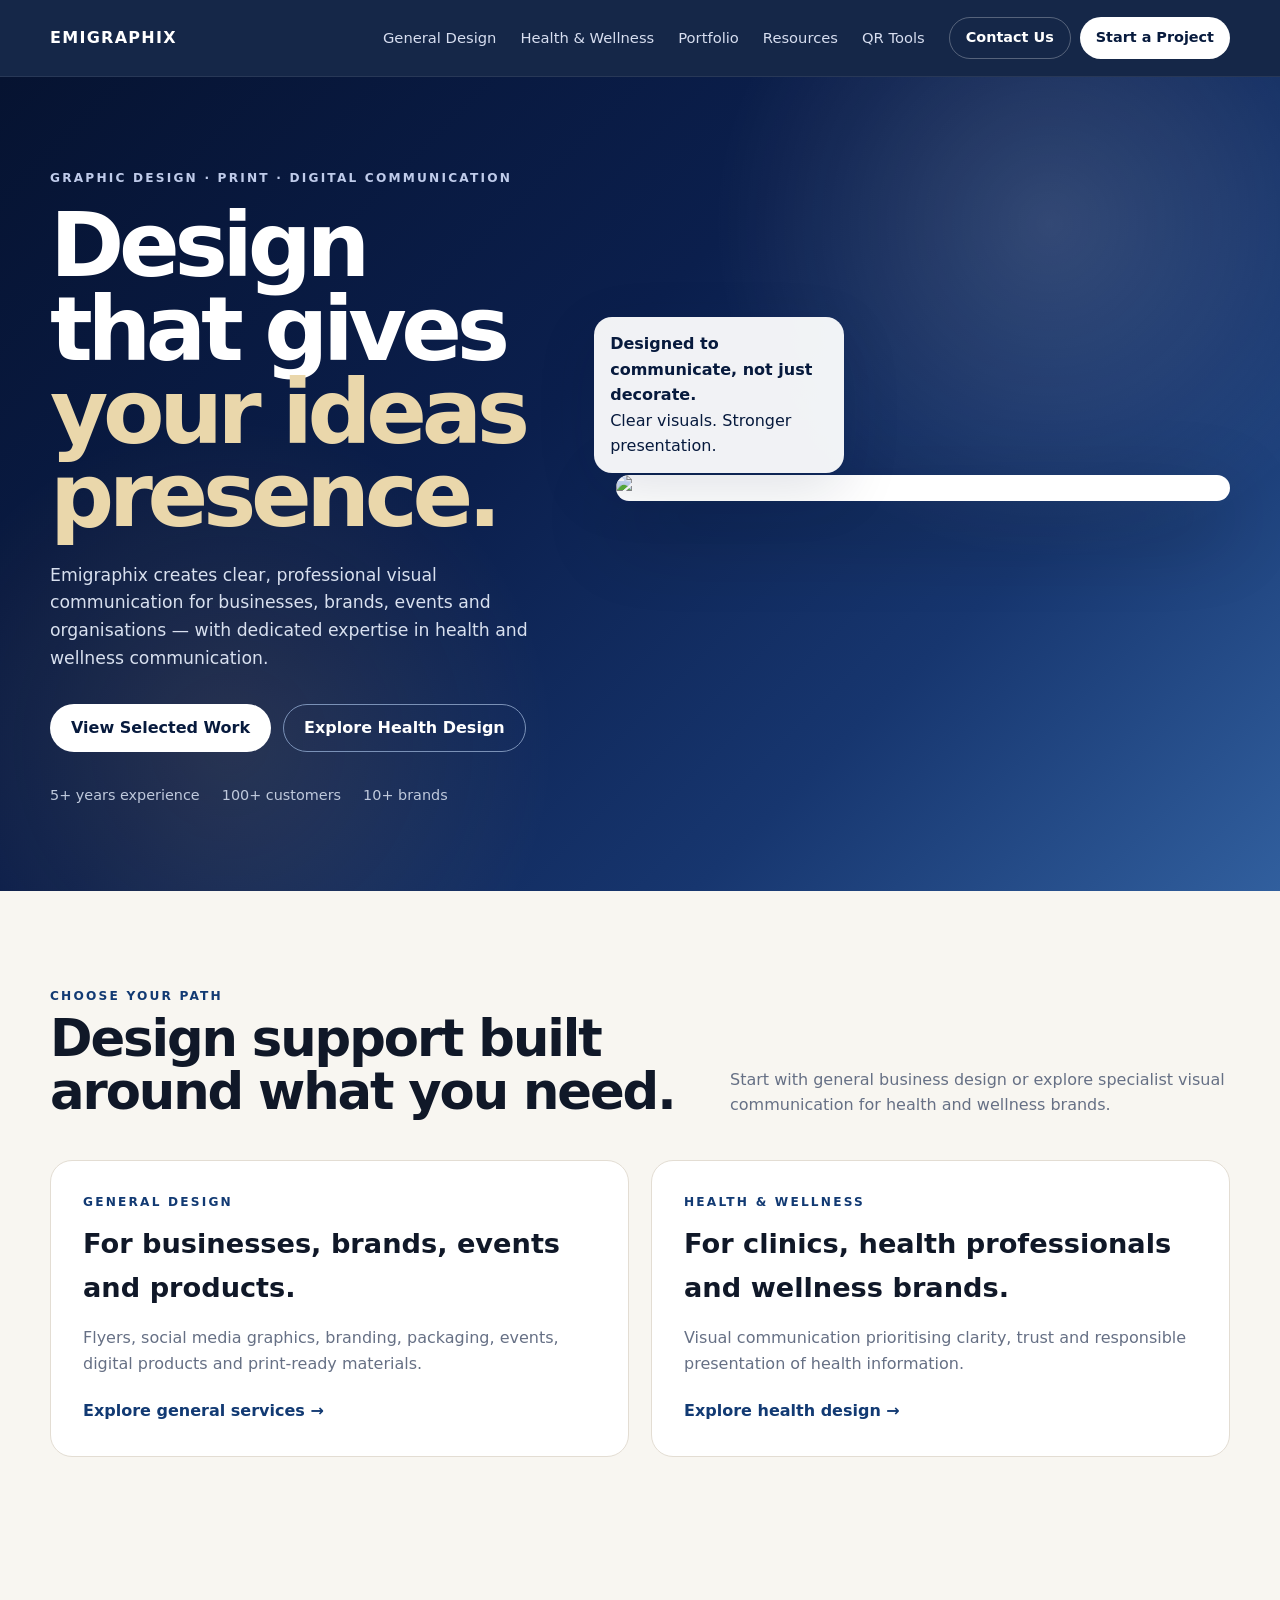
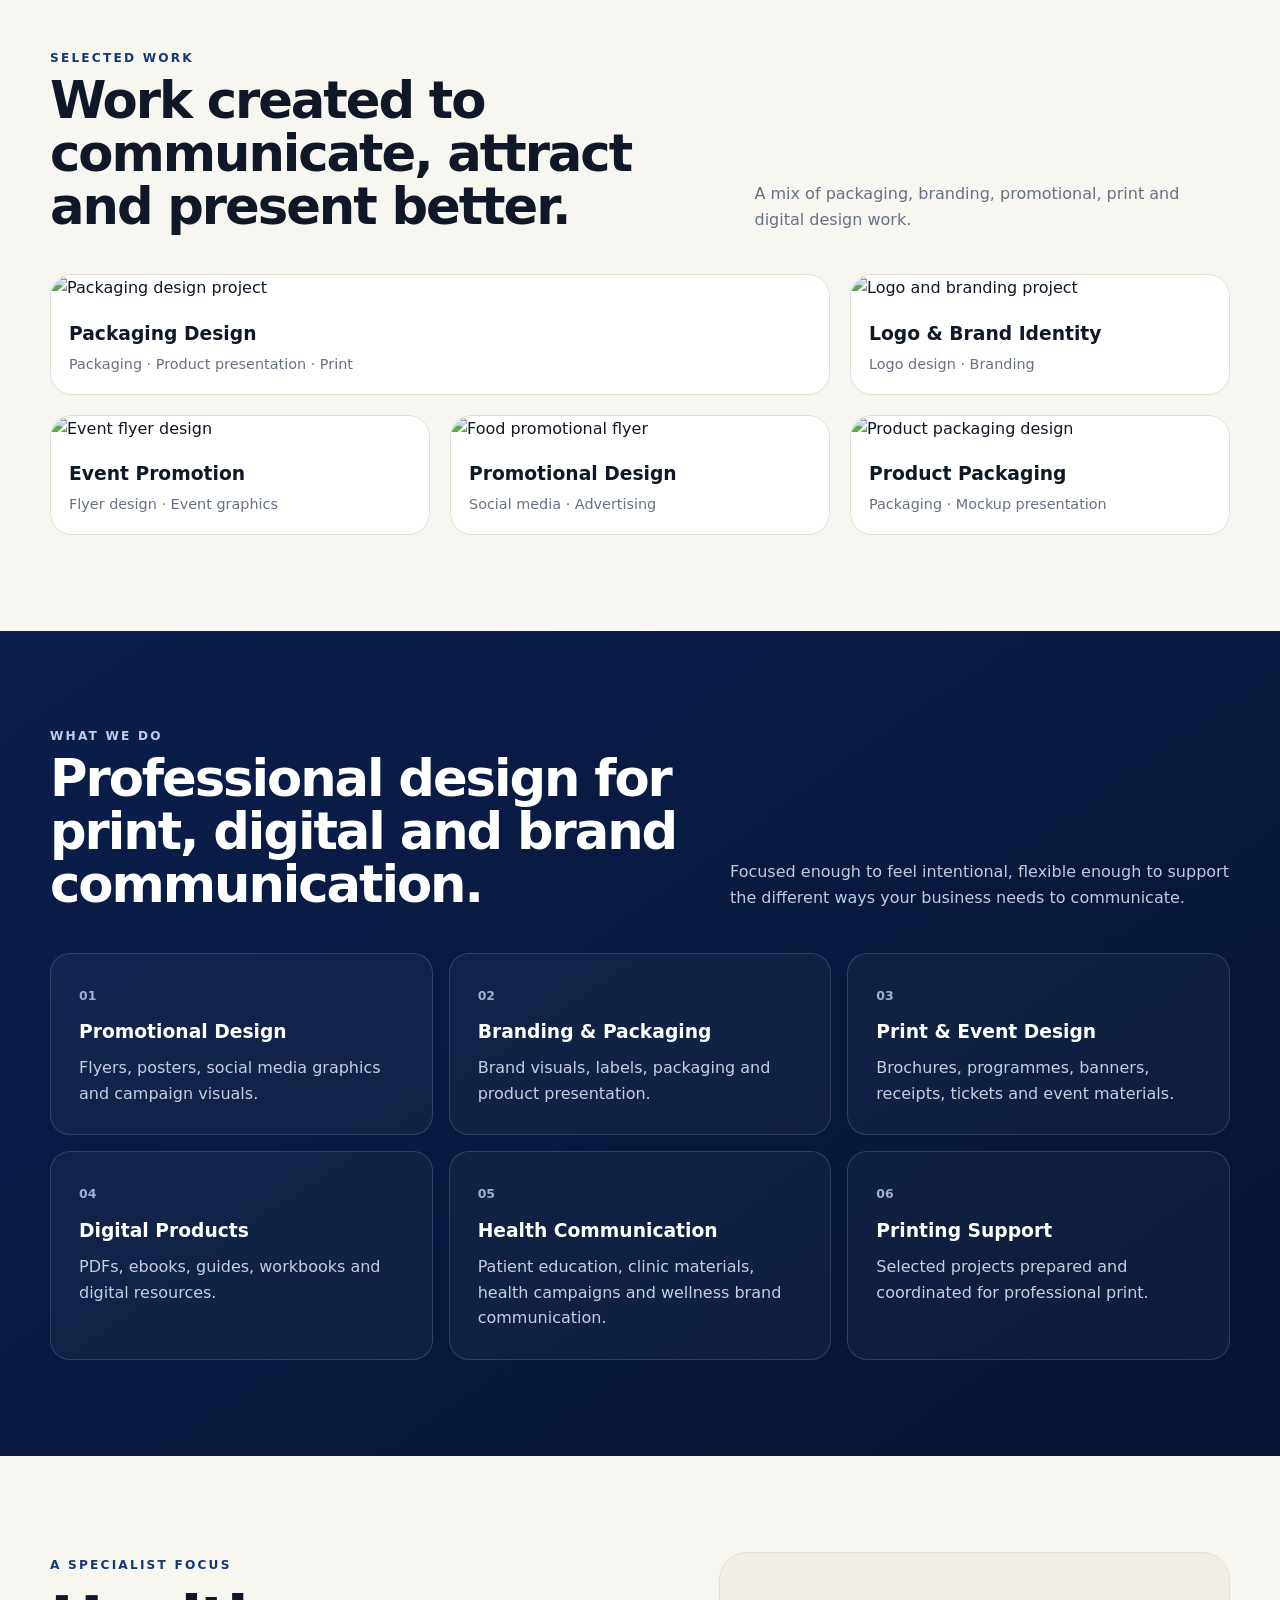
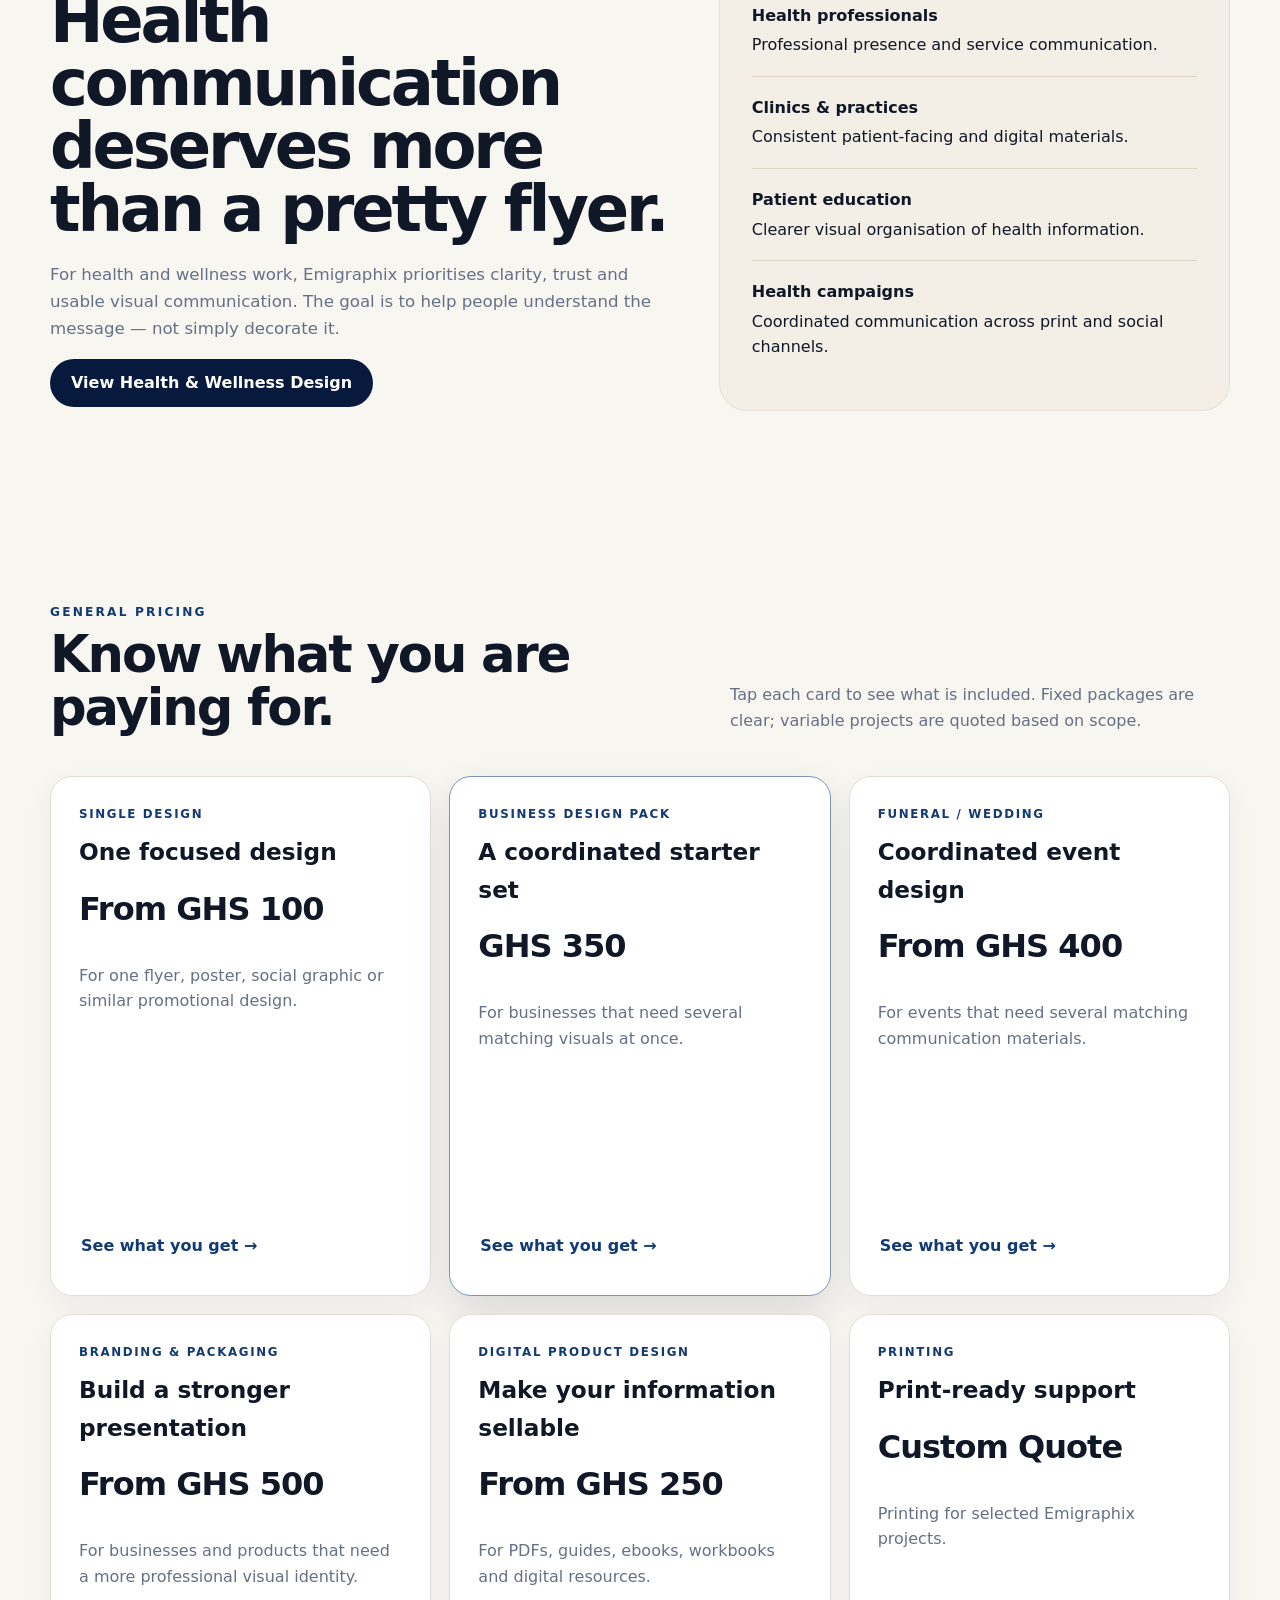
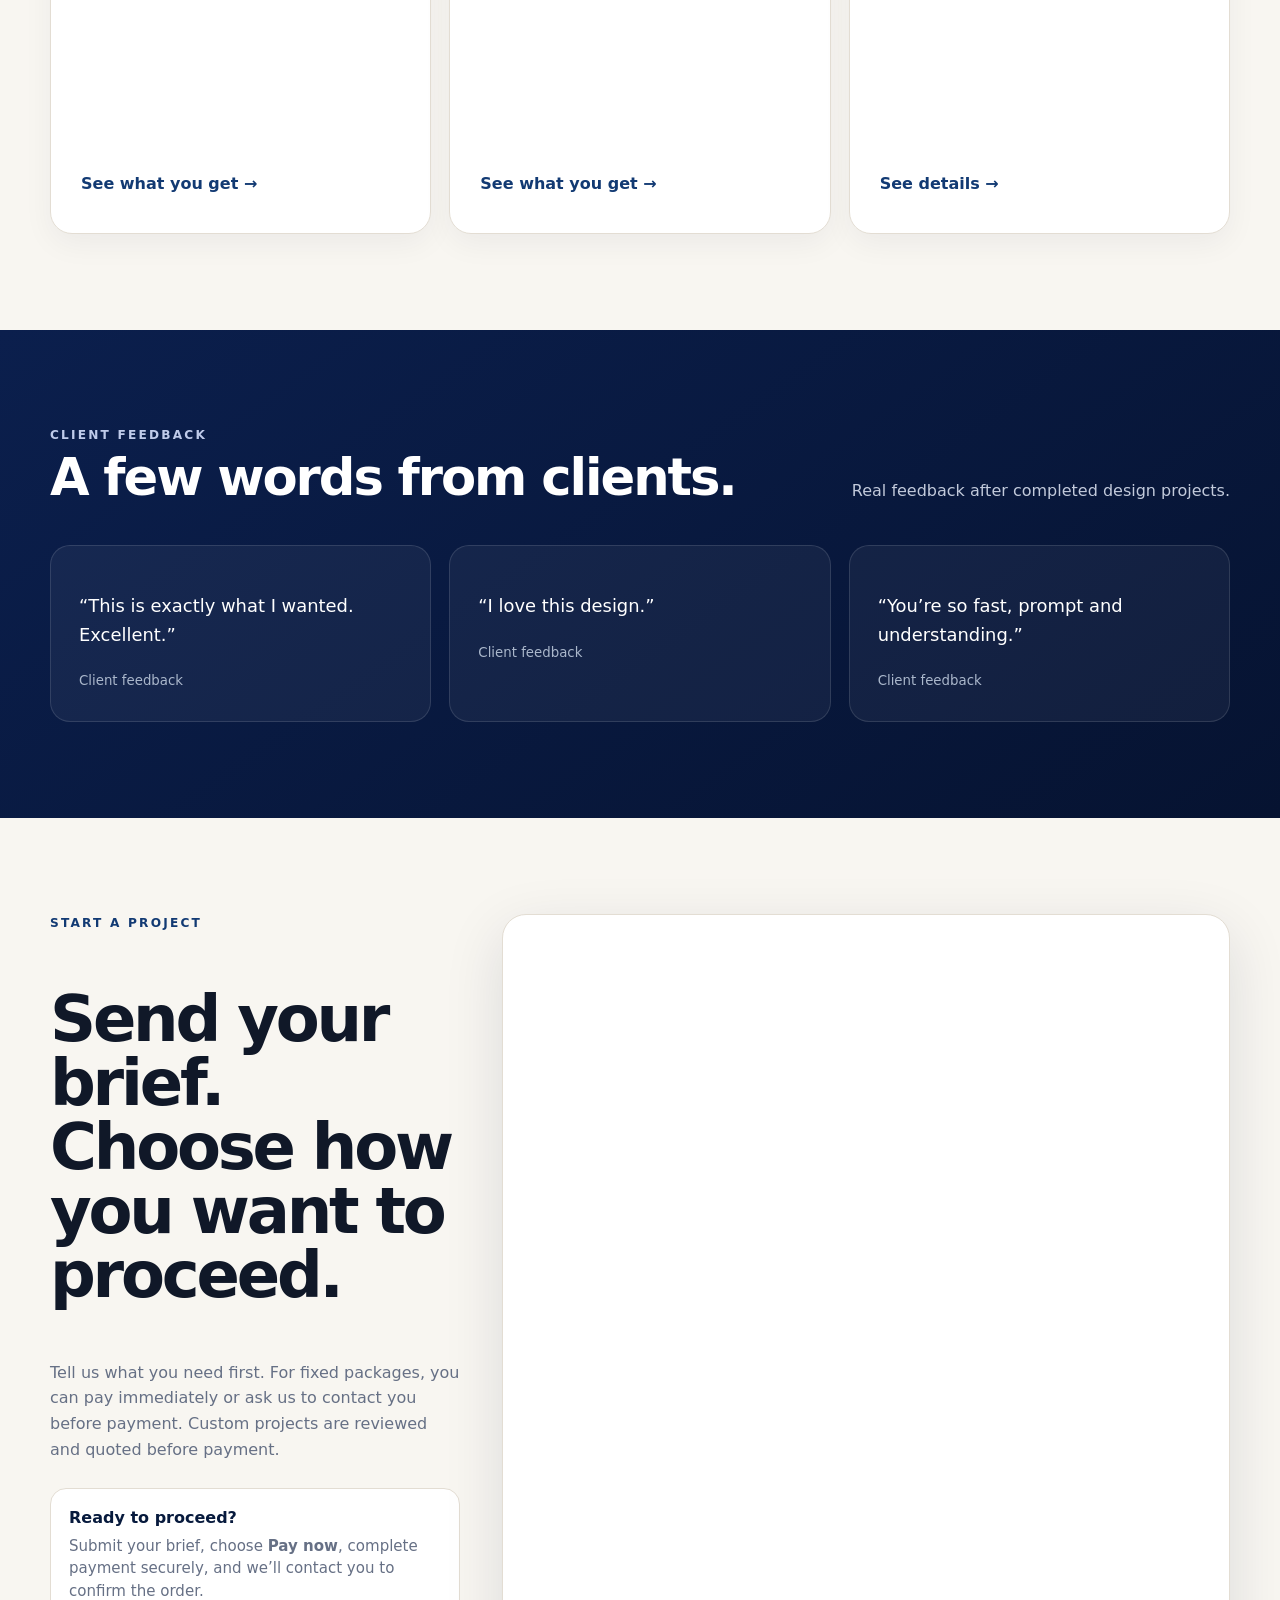
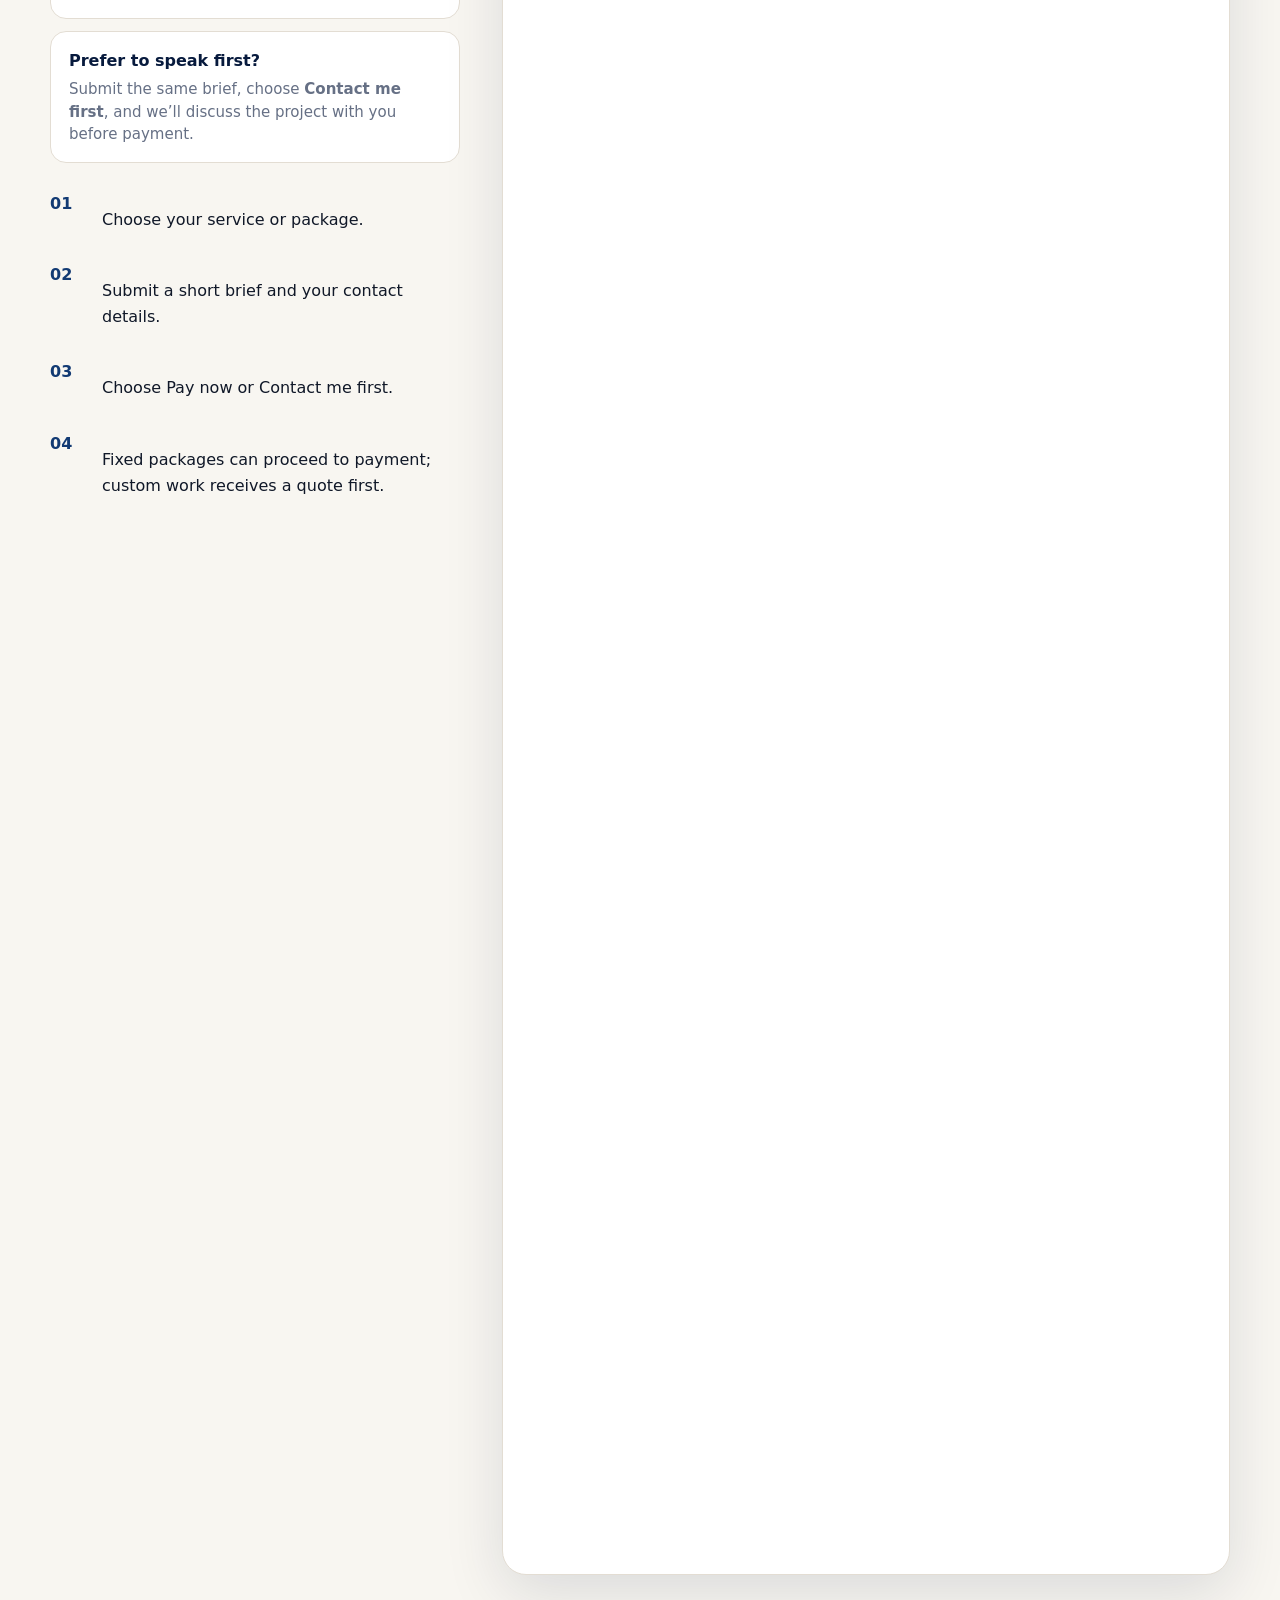
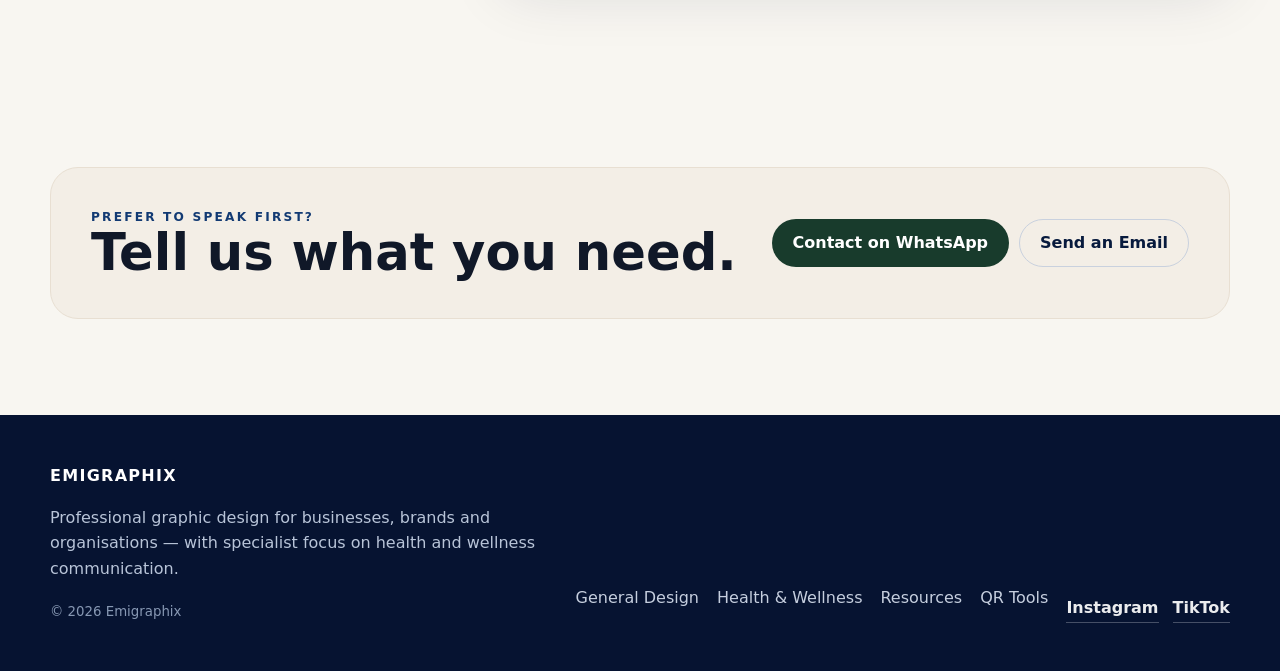
==== commit 1ceb39db: "Finalize Emigraphix launch site" ====
--- a/index.html
+++ b/index.html
@@ -1,1228 +1,36 @@
-<!DOCTYPE html>
-<html lang="en">
-<head>
-    <meta charset="UTF-8">
-
-    <meta name="viewport"
-          content="width=device-width, initial-scale=1.0">
-
-    <title>Emigraphix | Graphic Design, Logo Design & Printing in Ghana</title>
-
-    <meta
-        name="description"
-        content="Emigraphix is a Ghana-based graphic design and print studio offering logo design, flyers, branding, packaging, printing and digital products."
-    >
-
-    <meta name="robots" content="index, follow">
-
-    <link rel="canonical" href="https://emigraphix.netlify.app/">
-
-    <!-- Open Graph: WhatsApp, Facebook, LinkedIn and other link previews -->
-    <meta property="og:type" content="website">
-    <meta property="og:site_name" content="Emigraphix">
-    <meta property="og:locale" content="en_GH">
-    <meta property="og:title" content="Emigraphix | Graphic Design, Logo Design & Printing in Ghana">
-    <meta property="og:description" content="Professional graphic design, logo design, branding, packaging, printing and digital products for businesses, brands, events and individuals in Ghana.">
-    <meta property="og:url" content="https://emigraphix.netlify.app/">
-    <meta property="og:image" content="https://emigraphix.netlify.app/images/project-main.jpg">
-    <meta property="og:image:alt" content="Featured graphic design project by Emigraphix">
-
-    <!-- X / Twitter link preview -->
-    <meta name="twitter:card" content="summary_large_image">
-    <meta name="twitter:title" content="Emigraphix | Graphic Design, Logo Design & Printing in Ghana">
-    <meta name="twitter:description" content="Professional graphic design, logo design, branding, packaging, printing and digital products in Ghana.">
-    <meta name="twitter:image" content="https://emigraphix.netlify.app/images/project-main.jpg">
-
-    <!-- Helps search engines understand the business -->
-    <script type="application/ld+json">
-    {
-      "@context": "https://schema.org",
-      "@type": "Organization",
-      "name": "Emigraphix",
-      "url": "https://emigraphix.netlify.app/",
-      "description": "Ghana-based graphic design and print studio offering logo design, promotional graphics, branding, packaging, printing and digital products.",
-      "email": "emigraphixdesign@gmail.com",
-      "telephone": "+233550585227",
-      "areaServed": {
-        "@type": "Country",
-        "name": "Ghana"
-      }
-    }
-    </script>
-
-    <link rel="stylesheet" href="style.css">
-</head>
-
-
-<body>
-
-
-<header class="site-header">
-
-    <div class="container nav-wrap">
-
-        <a href="#home" class="brand">
-            EMIGRAPHIX
-        </a>
-
-        <nav class="desktop-nav">
-
-            <a href="#work">Work</a>
-            <a href="#services">Services</a>
-            <a href="#pricing">Pricing</a>
-            <a href="#reviews">Reviews</a>
-            <a href="#order">Order</a>
-
-        </nav>
-
-        <div class="nav-actions">
-            <a href="#contact" class="nav-contact">
-                Contact Us
-            </a>
-
-            <a href="#order" class="nav-cta">
-                Order a Design
-            </a>
-        </div>
-
-    </div>
-
-</header>
-
-
-
+<!doctype html><html lang="en"><head><meta charset="utf-8"><meta name="viewport" content="width=device-width,initial-scale=1"><title>Emigraphix | Graphic Design & Health Communication Design in Ghana</title><meta name="description" content="Professional graphic design in Ghana for businesses, brands and organisations, with specialist focus on health and wellness communication."><link rel="stylesheet" href="style.css"></head><body><header class="site-header"><div class="container nav-wrap"><a class="brand" href="index.html">EMIGRAPHIX</a><nav class="desktop-nav"><a href="services.html">General Design</a><a href="health.html">Health & Wellness</a><a href="index.html#work">Portfolio</a><a href="resources.html">Resources</a><a href="qr-tools.html">QR Tools</a></nav><div class="nav-actions"><a class="nav-contact" href="https://wa.me/233550585227?text=Hi%20Emigraphix%2C%20I%20visited%20your%20website%20and%20would%20like%20to%20discuss%20a%20design%20project." target="_blank">Contact Us</a><a class="nav-start" href="index.html#order">Start a Project</a></div><a class="mobile-top-contact" href="https://wa.me/233550585227?text=Hi%20Emigraphix%2C%20I%20visited%20your%20website%20and%20would%20like%20to%20discuss%20a%20design%20project." target="_blank">Contact</a><button class="menu-btn" aria-label="Open menu" aria-expanded="false">☰</button></div><div class="mobile-menu"><div class="container"><a href="services.html">General Design</a><a href="health.html">Health & Wellness</a><a href="index.html#work">Portfolio</a><a href="resources.html">Resources</a><a href="qr-tools.html">QR Tools</a><div class="mobile-contact-row"><a class="btn btn-light" href="https://wa.me/233550585227?text=Hi%20Emigraphix%2C%20I%20visited%20your%20website%20and%20would%20like%20to%20discuss%20a%20design%20project." target="_blank">Contact Us</a><a class="btn btn-outline" style="color:white;border-color:#7185a6" href="index.html#order">Get This Service</a></div></div></div></header>
 <main>
-
-
-<!-- HERO -->
-
-<section class="hero" id="home">
-
-    <div class="container hero-grid">
-
-        <div class="hero-content">
-
-            <p class="eyebrow">
-                GRAPHIC DESIGN · PRINT · DIGITAL PRODUCTS
-            </p>
-
-            <h1>
-                Design that gives
-                <span>your ideas presence.</span>
-            </h1>
-
-            <p class="hero-description">
-
-                Emigraphix creates professional visual solutions
-                for businesses, brands, events and individuals —
-                from promotional graphics and print materials
-                to packaging and digital products.
-
-            </p>
-
-            <div class="hero-actions">
-
-                <a href="#work"
-                   class="button button-primary">
-                    View Selected Works
-                </a>
-
-                <a href="#order"
-                   class="button button-secondary">
-                    Order a Design
-                </a>
-
-            </div>
-
-
-            <div class="hero-proof">
-
-                <span>5+ years experience</span>
-                <span>100+ customers</span>
-                <span>10+ brands</span>
-
-            </div>
-
-        </div>
-
-
-        <div class="hero-visual">
-
-            <img
-                src="images/project-main.jpg"
-                alt="Featured Emigraphix design"
-                class="hero-image"
-            >
-
-            <div class="hero-caption">
-
-                <span>SELECTED PROJECT</span>
-
-                <p>
-                    Designed by Emigraphix
-                </p>
-
-            </div>
-
-        </div>
-
-    </div>
-
-</section>
-
-
-
-<!-- PORTFOLIO -->
-
-<section class="section" id="work">
-
-    <div class="container">
-
-        <div class="section-heading">
-
-            <div>
-
-                <p class="eyebrow">
-                    SELECTED WORKS
-                </p>
-
-                <h2>
-                    Work created to communicate,
-                    attract and present better.
-                </h2>
-
-            </div>
-
-            <p class="section-intro">
-
-                A selection of promotional,
-                branding, print, packaging and
-                digital design work.
-
-            </p>
-
-        </div>
-
-
-
-        <div class="portfolio-grid">
-
-
-            <article class="project project-large">
-
-                <div class="project-image">
-
-                    <img
-                        src="images/project-8.jpg"
-                        alt="Packaging design project"
-                    >
-
-                </div>
-
-                <div class="project-info">
-
-                    <h3>Packaging Design</h3>
-
-                    <p>
-                        Packaging · Product Presentation · Print
-                    </p>
-
-                </div>
-
-            </article>
-
-
-
-            <article class="project">
-
-                <div class="project-image">
-
-                    <img
-                        src="images/project-2.jpg"
-                        alt="Logo branding project"
-                    >
-
-                </div>
-
-                <div class="project-info">
-
-                    <h3>Logo & Brand Identity</h3>
-
-                    <p>Logo Design · Branding</p>
-
-                </div>
-
-            </article>
-
-
-
-            <article class="project">
-
-                <div class="project-image">
-
-                    <img
-                        src="images/project-4.jpg"
-                        alt="Event flyer"
-                    >
-
-                </div>
-
-                <div class="project-info">
-
-                    <h3>Event Promotion</h3>
-
-                    <p>
-                        Flyer Design · Event Graphics
-                    </p>
-
-                </div>
-
-            </article>
-
-
-
-            <article class="project">
-
-                <div class="project-image">
-
-                    <img
-                        src="images/project-7.jpg"
-                        alt="Funeral receipt"
-                    >
-
-                </div>
-
-                <div class="project-info">
-
-                    <h3>Funeral Print Material</h3>
-
-                    <p>
-                        Receipt Design · Print
-                    </p>
-
-                </div>
-
-            </article>
-
-
-
-            <article class="project">
-
-                <div class="project-image">
-
-                    <img
-                        src="images/project-3.jpg"
-                        alt="Digital product"
-                    >
-
-                </div>
-
-                <div class="project-info">
-
-                    <h3>Digital Product</h3>
-
-                    <p>
-                        PDF · Digital Design
-                    </p>
-
-                </div>
-
-            </article>
-
-
-
-            <article class="project">
-
-                <div class="project-image">
-
-                    <img
-                        src="images/project-10.jpg"
-                        alt="T-shirt design"
-                    >
-
-                </div>
-
-                <div class="project-info">
-
-                    <h3>Merchandise Design</h3>
-
-                    <p>
-                        T-shirt · Custom Graphics
-                    </p>
-
-                </div>
-
-            </article>
-
-
-
-            <article class="project">
-
-                <div class="project-image">
-
-                    <img
-                        src="images/project-1.jpg"
-                        alt="Banner design"
-                    >
-
-                </div>
-
-                <div class="project-info">
-
-                    <h3>Banner Design</h3>
-
-                    <p>
-                        Large Format · Promotional Design
-                    </p>
-
-                </div>
-
-            </article>
-
-
-
-            <article class="project">
-
-                <div class="project-image">
-
-                    <img
-                        src="images/project-5.jpg"
-                        alt="Food promotional flyer"
-                    >
-
-                </div>
-
-                <div class="project-info">
-
-                    <h3>Food Promotion</h3>
-
-                    <p>
-                        Flyer · Social Media Design
-                    </p>
-
-                </div>
-
-            </article>
-
-
-
-            <article class="project">
-
-                <div class="project-image">
-
-                    <img
-                        src="images/project-6.jpg"
-                        alt="Food flyer"
-                    >
-
-                </div>
-
-                <div class="project-info">
-
-                    <h3>Promotional Flyer</h3>
-
-                    <p>
-                        Food Brand · Advertising
-                    </p>
-
-                </div>
-
-            </article>
-
-
-
-            <article class="project">
-
-                <div class="project-image">
-
-                    <img
-                        src="images/project-9.jpg"
-                        alt="Product packaging"
-                    >
-
-                </div>
-
-                <div class="project-info">
-
-                    <h3>Product Packaging</h3>
-
-                    <p>
-                        Packaging · Mockup Presentation
-                    </p>
-
-                </div>
-
-            </article>
-
-
-        </div>
-
-    </div>
-
-</section>
-
-
-
-<!-- SERVICES -->
-
-<section class="section section-blue" id="services">
-
-    <div class="container">
-
-        <div class="section-heading light">
-
-            <div>
-
-                <p class="eyebrow light-text">
-                    SERVICES
-                </p>
-
-                <h2>
-                    Design support for print
-                    and digital needs.
-                </h2>
-
-            </div>
-
-            <p class="section-intro">
-
-                From a single promotional design
-                to complete project packages,
-                Emigraphix helps you present
-                your ideas professionally.
-
-            </p>
-
-        </div>
-
-
-
-        <div class="services-list">
-
-
-            <div class="service-row">
-
-                <span>01</span>
-
-                <h3>Promotional Design</h3>
-
-                <p>
-                    Flyers, posters, banners
-                    and campaign materials.
-                </p>
-
-            </div>
-
-
-            <div class="service-row">
-
-                <span>02</span>
-
-                <h3>Print Design</h3>
-
-                <p>
-                    Brochures, receipts, tickets
-                    and business materials.
-                </p>
-
-            </div>
-
-
-            <div class="service-row">
-
-                <span>03</span>
-
-                <h3>Event Design</h3>
-
-                <p>
-                    Event flyers, banners,
-                    tickets and supporting graphics.
-                </p>
-
-            </div>
-
-
-            <div class="service-row">
-
-                <span>04</span>
-
-                <h3>
-                    Funeral & Wedding Packages
-                </h3>
-
-                <p>
-                    Memorial materials, invitations,
-                    programmes, posters, banners,
-                    welcome boards and related designs.
-                </p>
-
-            </div>
-
-
-            <div class="service-row">
-
-                <span>05</span>
-
-                <h3>Merchandise Design</h3>
-
-                <p>
-                    T-shirts and other custom
-                    graphic applications.
-                </p>
-
-            </div>
-
-
-            <div class="service-row">
-
-                <span>06</span>
-
-                <h3>Digital Products</h3>
-
-                <p>
-                    PDFs, ebooks, guides,
-                    workbooks and digital materials.
-                </p>
-
-            </div>
-
-
-            <div class="service-row">
-
-                <span>07</span>
-
-                <h3>Printing</h3>
-
-                <p>
-                    Selected projects can also
-                    be prepared and handled for print.
-                </p>
-
-            </div>
-
-        </div>
-
-    </div>
-
-</section>
-
-
-
-<!-- EXPERIENCE / NUMBERS -->
-
-<section class="proof-section">
-
-    <div class="container proof-grid">
-
-        <div class="proof-item">
-
-            <strong>5+</strong>
-
-            <span>
-                Years of design experience
-            </span>
-
-        </div>
-
-
-        <div class="proof-item">
-
-            <strong>100+</strong>
-
-            <span>
-                Customers served
-            </span>
-
-        </div>
-
-
-        <div class="proof-item">
-
-            <strong>10+</strong>
-
-            <span>
-                Brands worked with and counting
-            </span>
-
-        </div>
-
-
-        <div class="proof-item">
-
-            <strong>Dozens</strong>
-
-            <span>
-                Of projects successfully delivered
-            </span>
-
-        </div>
-
-    </div>
-
-</section>
-
-
-
-<!-- PRICING -->
-
-<section class="section pricing-section" id="pricing">
-
-    <div class="container">
-
-        <div class="section-heading">
-
-            <div>
-
-                <p class="eyebrow">
-                    PRICING & PACKAGES
-                </p>
-
-                <h2>
-                    A clear starting point
-                    for your project.
-                </h2>
-
-            </div>
-
-            <p class="section-intro">
-
-                Starting prices provide a guide.
-                Final prices may vary depending on
-                complexity, urgency, quantity and
-                printing requirements.
-
-            </p>
-
-        </div>
-
-
-
-        <div class="pricing-grid">
-
-
-            <div class="pricing-card">
-
-                <h3 class="pricing-label">Single Design</h3>
-
-                <p class="pricing-price">GHS 80</p>
-
-                <p class="price-from">
-                    Starting from
-                </p>
-
-                <p class="pricing-description">
-
-                    For one flyer, poster,
-                    social media graphic or
-                    similar promotional design.
-
-                </p>
-
-                <a href="#order"
-                   class="pricing-link"
-                   data-package="single">
-
-                    Order this package
-
-                </a>
-
-            </div>
-
-
-
-            <div class="pricing-card featured-price">
-
-                <h3 class="pricing-label">Business Design Pack</h3>
-
-                <p class="pricing-price">GHS 250</p>
-
-                <p class="price-from">
-                    Starting from
-                </p>
-
-                <p class="pricing-description">
-
-                    A coordinated set of design
-                    materials for businesses that
-                    require multiple visual assets.
-
-                </p>
-
-                <a href="#order"
-                   class="pricing-link"
-                   data-package="business">
-
-                    Order this package
-
-                </a>
-
-            </div>
-
-
-
-            <div class="pricing-card">
-
-                <h3 class="pricing-label">Funeral / Wedding Package</h3>
-
-                <p class="pricing-price">GHS 300</p>
-
-                <p class="price-from">
-                    Starting from
-                </p>
-
-                <p class="pricing-description">
-
-                    Coordinated design materials
-                    for funerals, weddings and
-                    related events.
-
-                </p>
-
-                <a href="#order"
-                   class="pricing-link"
-                   data-package="funeral-wedding">
-
-                    Request package
-
-                </a>
-
-            </div>
-
-
-
-            <div class="pricing-card">
-
-                <h3 class="pricing-label">Branding & Packaging</h3>
-
-                <p class="pricing-price">GHS 400</p>
-
-                <p class="price-from">
-                    Starting from
-                </p>
-
-                <p class="pricing-description">
-
-                    Branding, labels,
-                    packaging and product
-                    presentation.
-
-                </p>
-
-                <a href="#order"
-                   class="pricing-link"
-                   data-package="branding">
-
-                    Request package
-
-                </a>
-
-            </div>
-
-
-
-            <div class="pricing-card">
-
-                <h3 class="pricing-label">Digital Product Design</h3>
-
-                <p class="pricing-price">GHS 200</p>
-
-                <p class="price-from">
-                    Starting from
-                </p>
-
-                <p class="pricing-description">
-
-                    PDFs, guides, ebooks,
-                    workbooks and other
-                    sellable digital products.
-
-                </p>
-
-                <a href="#order"
-                   class="pricing-link"
-                   data-package="digital">
-
-                    Request package
-
-                </a>
-
-            </div>
-
-
-
-            <div class="pricing-card">
-
-                <h3 class="pricing-label">Printing</h3>
-
-                <p class="pricing-price">Custom Quote</p>
-
-                <p class="pricing-description">
-
-                    Pricing depends on quantity,
-                    size, material and finishing.
-
-                </p>
-
-                <a href="#order"
-                   class="pricing-link"
-                   data-package="printing">
-
-                    Request a quote
-
-                </a>
-
-            </div>
-
-
-        </div>
-
-    </div>
-
-</section>
-
-
-
-<!-- ABOUT -->
-
-<section class="section about-section" id="about">
-
-    <div class="container about-grid">
-
-        <div>
-
-            <p class="eyebrow">
-                ABOUT EMIGRAPHIX
-            </p>
-
-            <h2>
-                Clear thinking.
-                Strong visuals.
-                Professional presentation.
-            </h2>
-
-        </div>
-
-
-        <div class="about-copy">
-
-            <p>
-
-                Emigraphix is a graphic design and
-                print brand focused on creating visual
-                materials that are clear, professional
-                and suited to their purpose.
-
-            </p>
-
-            <p>
-
-                Whether the project is for a business,
-                event, personal brand or digital product,
-                every project is approached with
-                attention to detail, usability
-                and presentation.
-
-            </p>
-
-        </div>
-
-    </div>
-
-</section>
-
-
-
-<!-- REVIEWS -->
-
-<section class="section reviews-section" id="reviews">
-
-    <div class="container">
-
-
-        <div class="section-heading">
-
-            <div>
-
-                <p class="eyebrow">
-                    CLIENT FEEDBACK
-                </p>
-
-                <h2>
-                    A few words from clients.
-                </h2>
-
-            </div>
-
-            <p class="section-intro">
-
-                Feedback received after
-                completed design projects.
-
-            </p>
-
-        </div>
-
-
-
-        <div class="reviews-grid">
-
-
-            <blockquote class="review-card">
-
-                <p>
-                    “This is exactly what
-                    I wanted. Excellent.”
-                </p>
-
-                <footer>
-                    Client feedback
-                </footer>
-
-            </blockquote>
-
-
-
-            <blockquote class="review-card">
-
-                <p>
-                    “I love this design.”
-                </p>
-
-                <footer>
-                    Client feedback
-                </footer>
-
-            </blockquote>
-
-
-
-            <blockquote class="review-card">
-
-                <p>
-                    “You’re so fast,
-                    prompt and understanding.”
-                </p>
-
-                <footer>
-                    Client feedback
-                </footer>
-
-            </blockquote>
-
-
-        </div>
-
-    </div>
-
-</section>
-
-
-
-<!-- ORDER -->
-
-<section class="section order-section" id="order">
-
-    <div class="container order-layout">
-
-
-        <div class="order-intro">
-
-            <p class="eyebrow">
-                ORDER A DESIGN
-            </p>
-
-            <h2>
-                Send your brief.
-                We’ll take it from there.
-            </h2>
-
-            <p>
-
-                Choose a package, provide the
-                information required for your project
-                and upload your files.
-
-            </p>
-
-
-            <div class="process-list">
-
-                <div>
-
-                    <span>01</span>
-
-                    <p>
-                        Submit your project brief.
-                    </p>
-
-                </div>
-
-
-                <div>
-
-                    <span>02</span>
-
-                    <p>
-                        Pay directly for eligible packages
-                        or receive feedback after review.
-                    </p>
-
-                </div>
-
-
-                <div>
-
-                    <span>03</span>
-
-                    <p>
-                        Emigraphix will contact you
-                        with an update using your
-                        preferred communication method.
-                    </p>
-
-                </div>
-
-
-                <div>
-
-                    <span>04</span>
-
-                    <p>
-                        Your completed design will be
-                        delivered by WhatsApp or email.
-                    </p>
-
-                </div>
-
-            </div>
-
-        </div>
-
-
-
-        <div class="tally-form-wrap">
-
-    <iframe
-        data-tally-src="https://tally.so/embed/QK6AJl?alignLeft=1&hideTitle=1&transparentBackground=1&dynamicHeight=1"
-        loading="lazy"
-        width="100%"
-        height="2251"
-        frameborder="0"
-        marginheight="0"
-        marginwidth="0"
-        title="Place An Order">
-    </iframe>
-
+<section class="hero"><div class="container hero-grid"><div><div class="eyebrow light">Graphic design · print · digital communication</div><h1>Design that gives <em>your ideas presence.</em></h1><p>Emigraphix creates clear, professional visual communication for businesses, brands, events and organisations — with dedicated expertise in health and wellness communication.</p><div class="hero-actions"><a class="btn btn-light" href="#work">View Selected Work</a><a class="btn btn-outline" style="color:#fff;border-color:#7a91b7" href="health.html">Explore Health Design</a></div><div class="hero-proof"><span>5+ years experience</span><span>100+ customers</span><span>10+ brands</span></div></div><div class="hero-visual"><img src="images/project-main.webp" alt="Featured Emigraphix design" fetchpriority="high"><div class="hero-badge"><strong>Designed to communicate, not just decorate.</strong><span>Clear visuals. Stronger presentation.</span></div></div></div></section>
+<section class="section"><div class="container"><div class="section-head"><div><div class="eyebrow">Choose your path</div><h2>Design support built around what you need.</h2></div><p>Start with general business design or explore specialist visual communication for health and wellness brands.</p></div><div class="choice-grid"><a class="choice-card" href="services.html"><div class="eyebrow">General Design</div><h3>For businesses, brands, events and products.</h3><p>Flyers, social media graphics, branding, packaging, events, digital products and print-ready materials.</p><div class="arrow">Explore general services →</div></a><a class="choice-card" href="health.html"><div class="eyebrow">Health & Wellness</div><h3>For clinics, health professionals and wellness brands.</h3><p>Visual communication prioritising clarity, trust and responsible presentation of health information.</p><div class="arrow">Explore health design →</div></a></div></div></section>
+<section class="section" id="work"><div class="container"><div class="section-head"><div><div class="eyebrow">Selected work</div><h2>Work created to communicate, attract and present better.</h2></div><p>A mix of packaging, branding, promotional, print and digital design work.</p></div><div class="portfolio-grid">
+<article class="project large"><img src="images/project-8.webp" alt="Packaging design project" loading="lazy"><div class="project-info"><h3>Packaging Design</h3><p>Packaging · Product presentation · Print</p></div></article>
+<article class="project"><img src="images/project-2.webp" alt="Logo and branding project" loading="lazy"><div class="project-info"><h3>Logo & Brand Identity</h3><p>Logo design · Branding</p></div></article>
+<article class="project"><img src="images/project-4.webp" alt="Event flyer design" loading="lazy"><div class="project-info"><h3>Event Promotion</h3><p>Flyer design · Event graphics</p></div></article>
+<article class="project"><img src="images/project-5.webp" alt="Food promotional flyer" loading="lazy"><div class="project-info"><h3>Promotional Design</h3><p>Social media · Advertising</p></div></article>
+<article class="project"><img src="images/project-9.webp" alt="Product packaging design" loading="lazy"><div class="project-info"><h3>Product Packaging</h3><p>Packaging · Mockup presentation</p></div></article>
+</div></div></section>
+<section class="section dark-section"><div class="container"><div class="section-head"><div><div class="eyebrow light">What we do</div><h2>Professional design for print, digital and brand communication.</h2></div><p>Focused enough to feel intentional, flexible enough to support the different ways your business needs to communicate.</p></div><div class="service-grid"><div class="service-card"><span class="service-number">01</span><h3>Promotional Design</h3><p>Flyers, posters, social media graphics and campaign visuals.</p></div><div class="service-card"><span class="service-number">02</span><h3>Branding & Packaging</h3><p>Brand visuals, labels, packaging and product presentation.</p></div><div class="service-card"><span class="service-number">03</span><h3>Print & Event Design</h3><p>Brochures, programmes, banners, receipts, tickets and event materials.</p></div><div class="service-card"><span class="service-number">04</span><h3>Digital Products</h3><p>PDFs, ebooks, guides, workbooks and digital resources.</p></div><div class="service-card"><span class="service-number">05</span><h3>Health Communication</h3><p>Patient education, clinic materials, health campaigns and wellness brand communication.</p></div><div class="service-card"><span class="service-number">06</span><h3>Printing Support</h3><p>Selected projects prepared and coordinated for professional print.</p></div></div></div></section>
+<section class="section"><div class="container health-feature"><div class="health-copy"><div class="eyebrow">A specialist focus</div><h2>Health communication deserves more than a pretty flyer.</h2><p>For health and wellness work, Emigraphix prioritises clarity, trust and usable visual communication. The goal is to help people understand the message — not simply decorate it.</p><a class="btn btn-primary" href="health.html">View Health & Wellness Design</a></div><div class="health-panel"><div class="mini"><strong>Health professionals</strong><span>Professional presence and service communication.</span></div><div class="mini"><strong>Clinics & practices</strong><span>Consistent patient-facing and digital materials.</span></div><div class="mini"><strong>Patient education</strong><span>Clearer visual organisation of health information.</span></div><div class="mini"><strong>Health campaigns</strong><span>Coordinated communication across print and social channels.</span></div></div></div></section>
+<section class="section" id="pricing"><div class="container"><div class="section-head"><div><div class="eyebrow">General pricing</div><h2>Know what you are paying for.</h2></div><p>Tap each card to see what is included. Fixed packages are clear; variable projects are quoted based on scope.</p></div><div class="pricing-grid">
+<div class="price-card"><div class="price-inner"><div class="price-face price-front"><span class="price-kicker">Single Design</span><h3>One focused design</h3><div class="price">From GHS 100</div><p>For one flyer, poster, social graphic or similar promotional design.</p><div class="price-actions"><button class="flip-btn" data-flip>See what you get →</button></div></div><div class="price-face price-back"><span class="price-kicker">Included</span><h3>Single Design</h3><ul><li>1 standalone design</li><li>2 revision rounds</li><li>Final digital files</li></ul><p><strong>Why it works:</strong> A simple option when you need one professional visual without committing to a package.</p><div class="price-actions"><a class="btn btn-light" href="#order" data-package="Single Design">Get This Service</a><a class="package-chat" target="_blank" href="https://wa.me/233550585227?text=Hi%20Emigraphix%2C%20I%E2%80%99m%20interested%20in%20the%20Single%20Design.%20I%20have%20a%20question%20before%20I%20place%20my%20order.">Ask on WhatsApp</a><button class="flip-btn" data-flip>← Back</button></div></div></div></div>
+<div class="price-card featured"><div class="price-inner"><div class="price-face price-front"><span class="price-kicker">Business Design Pack</span><h3>A coordinated starter set</h3><div class="price">GHS 350</div><p>For businesses that need several matching visuals at once.</p><div class="price-actions"><button class="flip-btn" data-flip>See what you get →</button></div></div><div class="price-face price-back"><span class="price-kicker">Included</span><h3>Business Design Pack</h3><ul><li>1 promotional flyer</li><li>2 social media flyers</li><li>1 digital business card</li><li>Coordinated visual style</li><li>2 revision rounds</li></ul><p><strong>Value:</strong> A consistent small-business presence instead of unrelated one-off designs.</p><div class="price-actions"><a class="btn btn-light" href="#order" data-package="Business Design Pack">Get This Service</a><a class="package-chat" target="_blank" href="https://wa.me/233550585227?text=Hi%20Emigraphix%2C%20I%E2%80%99m%20interested%20in%20the%20Business%20Design%20Pack.%20I%20have%20a%20question%20before%20I%20place%20my%20order.">Ask on WhatsApp</a><button class="flip-btn" data-flip>← Back</button></div></div></div></div>
+<div class="price-card"><div class="price-inner"><div class="price-face price-front"><span class="price-kicker">Funeral / Wedding</span><h3>Coordinated event design</h3><div class="price">From GHS 400</div><p>For events that need several matching communication materials.</p><div class="price-actions"><button class="flip-btn" data-flip>See what you get →</button></div></div><div class="price-face price-back"><span class="price-kicker">Starter scope</span><h3>Funeral / Wedding</h3><ul><li>Announcement or invitation</li><li>Programme/brochure design</li><li>1 social graphic</li><li>Banner or welcome-board design</li></ul><p>Additional items are quoted separately so larger events are scoped fairly.</p><div class="price-actions"><a class="btn btn-light" href="#order" data-package="Funeral or Wedding">Get This Service</a><a class="package-chat" target="_blank" href="https://wa.me/233550585227?text=Hi%20Emigraphix%2C%20I%E2%80%99m%20interested%20in%20the%20Funeral%20/%20Wedding%20Design%20Pack.%20I%20have%20a%20question%20before%20I%20place%20my%20order.">Ask on WhatsApp</a><button class="flip-btn" data-flip>← Back</button></div></div></div></div>
+<div class="price-card"><div class="price-inner"><div class="price-face price-front"><span class="price-kicker">Branding & Packaging</span><h3>Build a stronger presentation</h3><div class="price">From GHS 500</div><p>For businesses and products that need a more professional visual identity.</p><div class="price-actions"><button class="flip-btn" data-flip>See what you get →</button></div></div><div class="price-face price-back"><span class="price-kicker">Scope varies</span><h3>Branding & Packaging</h3><ul><li>Logo/brand visual work</li><li>Labels or packaging design</li><li>Product mockup presentation</li><li>Selected supporting materials</li></ul><p>Final quote depends on the number of items and project complexity.</p><div class="price-actions"><a class="btn btn-light" href="#order" data-package="Branding and Packaging">Get This Service</a><a class="package-chat" target="_blank" href="https://wa.me/233550585227?text=Hi%20Emigraphix%2C%20I%E2%80%99m%20interested%20in%20the%20Branding%20%26%20Packaging%20service.%20I%20have%20a%20question%20before%20I%20place%20my%20order.">Ask on WhatsApp</a><button class="flip-btn" data-flip>← Back</button></div></div></div></div>
+<div class="price-card"><div class="price-inner"><div class="price-face price-front"><span class="price-kicker">Digital Product Design</span><h3>Make your information sellable</h3><div class="price">From GHS 250</div><p>For PDFs, guides, ebooks, workbooks and digital resources.</p><div class="price-actions"><button class="flip-btn" data-flip>See what you get →</button></div></div><div class="price-face price-back"><span class="price-kicker">Designed around scope</span><h3>Digital Product Design</h3><ul><li>Professional layout</li><li>Digital-ready output</li><li>Visual hierarchy and consistency</li><li>2 revision rounds</li></ul><p>Final price depends on page count, content and complexity.</p><div class="price-actions"><a class="btn btn-light" href="#order" data-package="Digital Product Design">Get This Service</a><a class="package-chat" target="_blank" href="https://wa.me/233550585227?text=Hi%20Emigraphix%2C%20I%E2%80%99m%20interested%20in%20the%20Digital%20Product%20Design%20service.%20I%20have%20a%20question%20before%20I%20place%20my%20order.">Ask on WhatsApp</a><button class="flip-btn" data-flip>← Back</button></div></div></div></div>
+<div class="price-card"><div class="price-inner"><div class="price-face price-front"><span class="price-kicker">Printing</span><h3>Print-ready support</h3><div class="price">Custom Quote</div><p>Printing for selected Emigraphix projects.</p><div class="price-actions"><button class="flip-btn" data-flip>See details →</button></div></div><div class="price-face price-back"><span class="price-kicker">Pricing depends on</span><h3>Printing</h3><ul><li>Quantity</li><li>Size</li><li>Material</li><li>Finishing</li></ul><p>We quote after understanding exactly what needs to be printed.</p><div class="price-actions"><a class="btn btn-light" href="#order" data-package="Printing">Get This Service</a><a class="package-chat" target="_blank" href="https://wa.me/233550585227?text=Hi%20Emigraphix%2C%20I%E2%80%99m%20interested%20in%20the%20Printing%20service.%20I%20have%20a%20question%20before%20I%20place%20my%20order.">Ask on WhatsApp</a><button class="flip-btn" data-flip>← Back</button></div></div></div></div>
+</div></div></section>
+<section class="section dark-section"><div class="container"><div class="section-head"><div><div class="eyebrow light">Client feedback</div><h2>A few words from clients.</h2></div><p>Real feedback after completed design projects.</p></div><div class="reviews"><div class="review" style="background:rgba(255,255,255,.05);border-color:rgba(255,255,255,.12)"><p>“This is exactly what I wanted. Excellent.”</p><small style="color:#aab7cb">Client feedback</small></div><div class="review" style="background:rgba(255,255,255,.05);border-color:rgba(255,255,255,.12)"><p>“I love this design.”</p><small style="color:#aab7cb">Client feedback</small></div><div class="review" style="background:rgba(255,255,255,.05);border-color:rgba(255,255,255,.12)"><p>“You’re so fast, prompt and understanding.”</p><small style="color:#aab7cb">Client feedback</small></div></div></div></section>
+<section class="section" id="order"><div class="container order-layout"><div><div class="eyebrow">Start a project</div><h2 style="font-size:clamp(2.6rem,5vw,5rem);line-height:1;letter-spacing:-.05em">Send your brief. Choose how you want to proceed.</h2><p style="color:var(--muted)">Tell us what you need first. For fixed packages, you can pay immediately or ask us to contact you before payment. Custom projects are reviewed and quoted before payment.</p><div class="order-paths"><div class="order-path"><strong>Ready to proceed?</strong><span>Submit your brief, choose <b>Pay now</b>, complete payment securely, and we’ll contact you to confirm the order.</span></div><div class="order-path"><strong>Prefer to speak first?</strong><span>Submit the same brief, choose <b>Contact me first</b>, and we’ll discuss the project with you before payment.</span></div></div><div class="process"><div><span>01</span><p>Choose your service or package.</p></div><div><span>02</span><p>Submit a short brief and your contact details.</p></div><div><span>03</span><p>Choose Pay now or Contact me first.</p></div><div><span>04</span><p>Fixed packages can proceed to payment; custom work receives a quote first.</p></div></div></div><div class="tally-form-wrap"><iframe data-tally-src="https://tally.so/embed/QK6AJl?alignLeft=1&hideTitle=1&transparentBackground=1&dynamicHeight=1" loading="lazy" width="100%" height="2251" frameborder="0" marginheight="0" marginwidth="0" title="Place An Order"></iframe></div></div></section>
+<section class="section"><div class="container cta-band"><div><div class="eyebrow">Prefer to speak first?</div><h2>Tell us what you need.</h2></div><div style="display:flex;gap:10px;flex-wrap:wrap"><a class="btn btn-whatsapp" target="_blank" href="https://wa.me/233550585227?text=Hi%20Emigraphix%2C%20I%20visited%20your%20website%20and%20would%20like%20to%20discuss%20a%20design%20project.">Contact on WhatsApp</a><a class="btn btn-outline" href="mailto:emigraphixdesign@gmail.com">Send an Email</a></div></div></section>
+</main>
+<script>var d=document,w="https://tally.so/widgets/embed.js",v=function(){"undefined"!=typeof Tally?Tally.loadEmbeds():d.querySelectorAll("iframe[data-tally-src]:not([src])").forEach(function(e){e.src=e.dataset.tallySrc})};if("undefined"!=typeof Tally){v()}else if(d.querySelector('script[src="'+w+'"]')==null){var s=d.createElement("script");s.src=w;s.onload=v;s.onerror=v;d.body.appendChild(s)}</script>
+<footer class="site-footer"><div class="container footer-wrap"><div><div class="brand">EMIGRAPHIX</div><p style="color:#b8c4d8;max-width:560px">Professional graphic design for businesses, brands and organisations — with specialist focus on health and wellness communication.</p><small style="color:#8798b3">© 2026 Emigraphix</small></div><div class="footer-links">
+<a href="services.html">General Design</a>
+<a href="health.html">Health & Wellness</a>
+<a href="resources.html">Resources</a>
+<a href="qr-tools.html">QR Tools</a>
+<div class="footer-socials">
+<a href="https://www.instagram.com/emigraphix_?stkn=MTBmZHg4anF1cWFpaw==" target="_blank" rel="noopener noreferrer">Instagram</a>
+<a href="https://tiktok.com/@emigraphix" target="_blank" rel="noopener noreferrer">TikTok</a>
 </div>
-
-<script>
-var d=document,
-w="https://tally.so/widgets/embed.js",
-v=function(){
-    "undefined"!=typeof Tally
-    ?Tally.loadEmbeds()
-    :d.querySelectorAll("iframe[data-tally-src]:not([src])")
-    .forEach(function(e){
-        e.src=e.dataset.tallySrc
-    })
-};
-
-if("undefined"!=typeof Tally){
-    v();
-}
-else if(d.querySelector('script[src="'+w+'"]')==null){
-    var s=d.createElement("script");
-    s.src=w;
-    s.onload=v;
-    s.onerror=v;
-    d.body.appendChild(s);
-}
-</script>
-
-    </div>
-
-</section>
-
-
-
-<!-- CONTACT -->
-
-<section class="section contact-section" id="contact">
-
-    <div class="container contact-wrap">
-
-        <p class="eyebrow">
-            CONTACT
-        </p>
-
-        <h2>
-            Prefer to speak to us first?
-        </h2>
-
-        <p>
-
-            You can also contact Emigraphix
-            directly through WhatsApp or email.
-
-        </p>
-
-
-        <div class="contact-actions">
-
-            <a
-                href="https://wa.me/233550585227"
-                target="_blank"
-                class="button button-primary"
-            >
-
-                Chat on WhatsApp
-
-            </a>
-
-
-            <a
-                href="mailto:emigraphixdesign@gmail.com"
-                class="button button-secondary"
-            >
-
-                Send an Email
-
-            </a>
-
-        </div>
-
-    </div>
-
-</section>
-
-
-</main>
-
-
-
-<footer class="site-footer">
-
-    <div class="container footer-wrap">
-
-        <div class="footer-brand">
-            EMIGRAPHIX
-        </div>
-
-        <p>
-            Graphic Design · Print · Digital Products
-        </p>
-
-        <p>
-            © 2026 Emigraphix
-        </p>
-
-    </div>
-
-</footer>
-
-
-<script src="script.js"></script>
-
-
-</body>
-</html>+</div></div></footer><div class="sticky-mobile-cta"><a class="btn btn-light" href="https://wa.me/233550585227?text=Hi%20Emigraphix%2C%20I%20visited%20your%20website%20and%20would%20like%20to%20discuss%20a%20design%20project." target="_blank">Contact Us</a><a class="btn btn-primary" style="background:#315f9e" href="index.html#order">Get This Service</a></div><script src="script.js"></script></body></html>
--- a/style.css
+++ b/style.css
@@ -1,2060 +1,133 @@
-:root {
-    --blue: #0b1f4d;
-    --blue-dark: #061331;
-    --blue-mid: #17366f;
 
-    --white: #ffffff;
-    --off-white: #f6f7fb;
-    --soft-blue: #eef3ff;
+:root{
+  --navy:#071a3d;--blue:#123a73;--blue2:#315f9e;--ink:#101828;--muted:#667085;
+  --cream:#f3eee6;--paper:#f8f6f1;--white:#fff;--gold:#c9a66b;--line:#e3ddd3;
+  --radius:22px;--shadow:0 18px 60px rgba(7,26,61,.12);--max:1180px;
+}
+*{box-sizing:border-box} html{scroll-behavior:smooth} body{margin:0;font-family:Inter,ui-sans-serif,system-ui,-apple-system,BlinkMacSystemFont,"Segoe UI",sans-serif;color:var(--ink);background:var(--paper);line-height:1.6} a{text-decoration:none;color:inherit} img{display:block;max-width:100%} button,input,select,textarea{font:inherit}.container{width:min(var(--max),calc(100% - 36px));margin:auto}.section{padding:96px 0}.eyebrow{font-size:.76rem;letter-spacing:.18em;font-weight:800;text-transform:uppercase;color:var(--blue)}.eyebrow.light{color:#bfcbea}.section-head{display:flex;justify-content:space-between;gap:40px;align-items:end;margin-bottom:42px}.section-head h2{margin:.35rem 0 0;font-size:clamp(2rem,4vw,4rem);line-height:1.03;max-width:820px;letter-spacing:-.04em}.section-head p{max-width:500px;color:var(--muted);margin:0}.btn{min-height:48px;padding:0 20px;border-radius:999px;display:inline-flex;align-items:center;justify-content:center;gap:9px;border:1px solid transparent;font-weight:750;cursor:pointer;transition:.25s ease}.btn-primary{background:var(--navy);color:#fff}.btn-primary:hover{transform:translateY(-2px);box-shadow:0 10px 24px rgba(7,26,61,.18)}.btn-light{background:#fff;color:var(--navy)}.btn-outline{border-color:#c9d1de;background:transparent;color:var(--navy)}.btn-whatsapp{background:#183b2c;color:#fff}.site-header{position:sticky;top:0;z-index:50;background:rgba(7,26,61,.94);backdrop-filter:blur(18px);border-bottom:1px solid rgba(255,255,255,.08)}.nav-wrap{min-height:76px;display:flex;align-items:center;gap:24px}.brand{font-weight:900;letter-spacing:.08em;color:#fff}.desktop-nav{margin-left:auto;display:flex;gap:24px;color:#d7def0;font-size:.92rem}.desktop-nav a:hover{color:#fff}.nav-actions{display:flex;gap:9px}.nav-contact{display:inline-flex;align-items:center;min-height:42px;padding:0 16px;border-radius:999px;border:1px solid rgba(255,255,255,.28);color:#fff;font-weight:750;font-size:.9rem}.nav-start{display:inline-flex;align-items:center;min-height:42px;padding:0 16px;border-radius:999px;background:#fff;color:var(--navy);font-weight:800;font-size:.9rem}.mobile-top-contact{display:none;color:#fff;border:1px solid rgba(255,255,255,.30);border-radius:999px;min-height:38px;padding:0 12px;align-items:center;font-weight:800;font-size:.82rem}.menu-btn{display:none;background:none;border:0;color:#fff;font-size:1.3rem}.mobile-menu{display:none;background:var(--navy);border-top:1px solid rgba(255,255,255,.08)}.mobile-menu.open{display:block}.mobile-menu .container{padding:16px 0 24px;display:grid;gap:10px}.mobile-menu a{padding:12px 0;color:#fff}.mobile-contact-row{display:grid;grid-template-columns:1fr 1fr;gap:10px;margin-top:8px}.hero{background:radial-gradient(circle at 82% 18%,rgba(255,255,255,.14),transparent 27%),radial-gradient(circle at 18% 82%,rgba(201,166,107,.15),transparent 26%),linear-gradient(135deg,#061331 0%,#0b1f4d 42%,#17366f 72%,#315f9e 100%);color:#fff;padding:92px 0 84px}.hero-grid{display:grid;grid-template-columns:.9fr 1.1fr;align-items:center;gap:64px}.hero h1{font-size:clamp(3.1rem,7vw,6.8rem);line-height:.93;letter-spacing:-.06em;margin:16px 0 24px;max-width:780px}.hero h1 em{font-style:normal;color:#ead7ab}.hero p{color:#d8e0ef;max-width:660px;font-size:1.08rem}.hero-actions{display:flex;gap:12px;flex-wrap:wrap;margin-top:32px}.hero-proof{display:flex;gap:22px;flex-wrap:wrap;margin-top:32px;color:#bfc9dc;font-size:.9rem}.hero-visual{position:relative}.hero-visual img{width:100%;height:auto;min-height:0;max-height:none;object-fit:contain;border-radius:28px;box-shadow:0 28px 80px rgba(0,0,0,.32);background:#fff}.hero-badge{position:absolute;left:-22px;bottom:28px;background:rgba(255,255,255,.94);color:var(--navy);border-radius:18px;padding:14px 16px;box-shadow:var(--shadow);max-width:250px}.hero-badge strong{display:block}.choice-grid{display:grid;grid-template-columns:1fr 1fr;gap:22px}.choice-card{padding:32px;border:1px solid var(--line);border-radius:var(--radius);background:#fff;transition:.25s}.choice-card:hover{transform:translateY(-5px);box-shadow:var(--shadow);border-color:#c8d2e2}.choice-card h3{font-size:1.7rem;margin:10px 0}.choice-card p{color:var(--muted)}.choice-card .arrow{margin-top:22px;font-weight:800;color:var(--blue)}.portfolio-grid{display:grid;grid-template-columns:repeat(12,1fr);gap:20px}.project{grid-column:span 4;border-radius:22px;overflow:hidden;background:#fff;border:1px solid var(--line);transition:.25s}.project.large{grid-column:span 8}.project:hover{transform:translateY(-4px);box-shadow:var(--shadow)}.project img{width:100%;height:auto;aspect-ratio:auto;object-fit:contain;display:block;background:#fff}.project.large img{height:auto;aspect-ratio:auto;object-fit:contain}.project{align-self:start}.project-info{padding:18px}.project-info h3{margin:0 0 4px}.project-info p{margin:0;color:var(--muted);font-size:.9rem}.dark-section{background:linear-gradient(145deg,#0b1f4d,#061331);color:#fff}.dark-section .section-head p{color:#c2cadb}.service-grid{display:grid;grid-template-columns:repeat(3,1fr);gap:16px}.service-card{padding:28px;border-radius:20px;border:1px solid rgba(255,255,255,.14);background:rgba(255,255,255,.04);transition:.25s}.service-card:hover{background:rgba(255,255,255,.075);transform:translateY(-3px)}.service-card h3{margin:10px 0 8px}.service-card p{color:#c6cede;margin:0}.service-number{font-size:.78rem;color:#9fb0cf;font-weight:800}.health-feature{display:grid;grid-template-columns:1.1fr .9fr;gap:44px;align-items:center}.health-copy h2{font-size:clamp(2.4rem,5vw,5.2rem);line-height:.98;letter-spacing:-.05em;margin:14px 0 22px}.health-copy p{color:var(--muted);font-size:1.04rem}.health-panel{background:var(--cream);border-radius:28px;padding:32px;border:1px solid #e7dfd3}.health-panel .mini{padding:18px 0;border-bottom:1px solid #dfd5c7}.health-panel .mini:last-child{border:0}.health-panel strong{display:block;margin-bottom:4px}.pricing-grid{display:grid;grid-template-columns:repeat(3,1fr);gap:18px}.price-card{position:relative;min-height:520px;perspective:1200px}.price-inner{position:relative;width:100%;height:100%;min-height:520px;transition:transform .6s;transform-style:preserve-3d}.price-card.flipped .price-inner{transform:rotateY(180deg)}.price-face{position:absolute;inset:0;border:1px solid var(--line);border-radius:22px;padding:28px;background:#fff;backface-visibility:hidden;display:flex;flex-direction:column;box-shadow:0 10px 30px rgba(7,26,61,.05)}.price-back{transform:rotateY(180deg);background:var(--navy);color:#fff}.price-card.featured .price-front{border-color:#7d94b7;box-shadow:0 18px 42px rgba(7,26,61,.12)}.price-kicker{font-size:.74rem;text-transform:uppercase;letter-spacing:.14em;color:var(--blue);font-weight:850}.price-back .price-kicker{color:#b9c7dd}.price-face h3{font-size:1.45rem;margin:10px 0}.price{font-size:2rem;font-weight:900;letter-spacing:-.03em;margin:3px 0 12px}.price-face p{color:var(--muted)}.price-back p{color:#d4dceb}.price-face ul{padding-left:18px;margin:10px 0 18px}.price-face li{margin:7px 0} .price-actions{margin-top:auto;display:grid;grid-template-columns:1fr 1fr;gap:9px;align-items:stretch}
+.price-actions .btn,.price-actions .package-chat{width:100%;min-height:44px;justify-content:center;text-align:center;padding:0 12px;border-radius:999px}
+.price-actions .package-chat{border:1px solid rgba(255,255,255,.28);color:#fff}
+.price-actions .flip-btn{grid-column:1/-1;justify-self:start;margin-top:4px;padding:8px 2px;min-height:36px}.flip-btn{background:none;border:0;padding:0;color:var(--blue);font-weight:850;cursor:pointer;text-align:left}.price-back .flip-btn{color:#fff}.reviews{display:grid;grid-template-columns:repeat(3,1fr);gap:18px}.review{padding:28px;border-radius:20px;background:#fff;border:1px solid var(--line)}.review p{font-size:1.12rem}.review small{color:var(--muted)}.cta-band{background:var(--cream);border:1px solid #e8dfd2;border-radius:28px;padding:40px;display:flex;justify-content:space-between;gap:28px;align-items:center}.cta-band h2{margin:0;font-size:clamp(2rem,4vw,3.8rem);line-height:1}.order-layout{display:grid;grid-template-columns:.72fr 1.28fr;gap:42px;align-items:start}.process{display:grid;gap:14px;margin-top:28px}.process div{display:grid;grid-template-columns:42px 1fr;gap:10px}.process span{font-weight:900;color:var(--blue)}.tally-form-wrap{border-radius:24px;overflow:hidden;background:#fff;box-shadow:var(--shadow);border:1px solid var(--line)}.site-footer{background:#061331;color:#fff;padding:48px 0}.footer-wrap{display:grid;grid-template-columns:1fr auto;gap:20px;align-items:end}.footer-links{display:flex;gap:18px;flex-wrap:wrap;color:#c5cede}.subhero{padding:86px 0;background:linear-gradient(135deg,#071a3d,#244c86);color:#fff}.subhero h1{font-size:clamp(3rem,6vw,6rem);line-height:.95;letter-spacing:-.05em;margin:14px 0}.subhero p{max-width:720px;color:#d8e0ef;font-size:1.08rem}.package-grid{display:grid;grid-template-columns:repeat(2,1fr);gap:20px}.package{padding:30px;border:1px solid var(--line);border-radius:24px;background:#fff}.package h3{font-size:1.55rem;margin:9px 0}.package .value{padding-top:18px;margin-top:18px;border-top:1px solid var(--line);color:var(--blue);font-weight:700}.package ul{padding-left:18px}.package .price{font-size:1.65rem}.blog-grid{display:grid;grid-template-columns:repeat(3,1fr);gap:18px}.article-card{padding:26px;border:1px solid var(--line);border-radius:20px;background:#fff}.article-card span{font-size:.76rem;font-weight:800;color:var(--blue);text-transform:uppercase;letter-spacing:.12em}.article-card h3{font-size:1.35rem}.article-card p{color:var(--muted)}.qr-layout{display:grid;grid-template-columns:1fr .9fr;gap:34px;align-items:start}.tool-card{padding:30px;border:1px solid var(--line);border-radius:24px;background:#fff;box-shadow:0 12px 36px rgba(7,26,61,.06)}.field{display:grid;gap:7px;margin-bottom:16px}.field label{font-weight:750}.field input,.field select,.field textarea{width:100%;padding:13px 14px;border:1px solid #ccd4df;border-radius:12px;background:#fff}.field textarea{min-height:92px;resize:vertical}.qr-preview{display:grid;place-items:center;min-height:300px;border:1px dashed #b9c3d1;border-radius:20px;background:#fbfcfe;padding:22px}.premium-box{margin-top:20px;padding:20px;border-radius:18px;background:var(--cream);border:1px solid #e2d7c6}.premium-box strong{display:block}.sticky-mobile-cta{display:none}
+@media(max-width:980px){.desktop-nav{display:none}.mobile-top-contact{display:inline-flex;margin-left:auto}.menu-btn{display:block;margin-left:0}.hero-grid,.health-feature,.order-layout,.qr-layout{grid-template-columns:1fr}.hero-visual img{min-height:420px}.pricing-grid,.service-grid,.blog-grid{grid-template-columns:repeat(2,1fr)}.portfolio-grid .project,.portfolio-grid .project.large{grid-column:span 6}.section-head{align-items:start;flex-direction:column}.nav-actions{display:none}.package-grid{grid-template-columns:1fr 1fr}}
+@media(max-width:650px){.container{width:min(100% - 24px,var(--max))}.section{padding:68px 0}.site-header .nav-wrap{min-height:66px}.brand{font-size:.92rem}.hero{padding:64px 0 72px}.hero h1{font-size:clamp(3rem,15vw,4.6rem)}.hero-visual img{min-height:330px;border-radius:20px}.hero-badge{left:12px;right:12px;bottom:12px;max-width:none}.hero-proof{gap:12px}.choice-grid,.pricing-grid,.service-grid,.reviews,.blog-grid,.package-grid{grid-template-columns:1fr}.portfolio-grid .project,.portfolio-grid .project.large{grid-column:span 12}.price-card,.price-inner{min-height:575px}.cta-band{align-items:flex-start;flex-direction:column;padding:28px}.footer-wrap{grid-template-columns:1fr}.sticky-mobile-cta{position:fixed;display:grid;grid-template-columns:1fr 1fr;gap:8px;left:10px;right:10px;bottom:10px;z-index:60;padding:8px;background:rgba(7,26,61,.96);border-radius:18px;box-shadow:0 18px 50px rgba(0,0,0,.28)}.sticky-mobile-cta .btn{min-height:44px;padding:0 10px;font-size:.86rem}.site-footer{padding-bottom:105px}}
+@media(prefers-reduced-motion:reduce){*{scroll-behavior:auto!important;transition:none!important}}
 
-    --text: #101828;
-    --muted: #667085;
+/* Hybrid order flow */
+.package-chat{display:inline-flex;align-items:center;min-height:42px;padding:0 4px;color:#cfe6d9;font-weight:800;font-size:.88rem}
+.price-front .package-chat{color:var(--blue)}
+.package-actions{display:flex;gap:12px;align-items:center;flex-wrap:wrap;margin-top:22px}
+.package-actions .package-chat{color:#183b2c}
+.order-paths{display:grid;gap:12px;margin:26px 0 4px}
+.order-path{padding:16px 18px;border:1px solid var(--line);border-radius:16px;background:#fff}
+.order-path strong{display:block;color:var(--navy);margin-bottom:4px}
+.order-path span{display:block;color:var(--muted);font-size:.94rem;line-height:1.5}
+@media(max-width:650px){.price-actions{gap:8px}.price-actions .btn{min-height:42px;padding:0 14px}.package-chat{min-height:38px}.package-actions{align-items:stretch}.package-actions .btn{width:100%}.package-actions .package-chat{justify-content:center}}
 
-    --line: #dde2ea;
+
+/* Launch refinements */
+.mobile-menu a.btn-light{background:#fff;color:var(--navy);border-color:#fff}
+.mobile-menu a.btn-light:hover{background:#eef3f8;color:var(--navy)}
+.health-portfolio{display:grid;grid-template-columns:1fr 1fr;gap:20px;align-items:start}
+.health-work{background:#fff;border:1px solid var(--line);border-radius:24px;overflow:hidden;box-shadow:0 12px 34px rgba(7,26,61,.06)}
+.health-work.featured{grid-row:span 2}
+.health-work img{width:100%;height:auto;display:block}
+.health-work-copy{padding:18px 20px}
+.health-work-copy h3{margin:0 0 5px;font-size:1.05rem}
+.health-work-copy p{margin:0;color:var(--muted);font-size:.9rem}
+
+/* Health package flip cards */
+.health-package-grid{display:grid;grid-template-columns:repeat(2,1fr);gap:20px}
+.health-flip{position:relative;min-height:570px;perspective:1300px;cursor:pointer}
+.health-flip-inner{position:relative;width:100%;height:100%;min-height:570px;transition:transform .62s cubic-bezier(.2,.7,.2,1);transform-style:preserve-3d}
+.health-flip.flipped .health-flip-inner{transform:rotateY(180deg)}
+.health-face{position:absolute;inset:0;border-radius:24px;padding:30px;border:1px solid var(--line);background:#fff;backface-visibility:hidden;-webkit-backface-visibility:hidden;display:flex;flex-direction:column;box-shadow:0 10px 32px rgba(7,26,61,.06)}
+.health-back{transform:rotateY(180deg);background:var(--navy);color:#fff;border-color:var(--navy)}
+.health-face h3{font-size:1.65rem;margin:10px 0}
+.health-face p{color:var(--muted);line-height:1.65}
+.health-back p{color:#d5ddec}
+.health-back ul{padding-left:19px;margin:8px 0 16px}
+.health-back li{margin:7px 0;color:#edf2f8}
+.health-value{margin-top:auto;padding-top:18px;border-top:1px solid rgba(255,255,255,.15);color:#dce7f5;font-weight:650}
+.health-front .health-value{border-top:1px solid var(--line);color:var(--blue)}
+.health-flip-hint{margin-top:auto;padding-top:22px;color:var(--blue);font-weight:850}
+.health-back .health-flip-hint{color:#fff}
+ .health-package-actions{display:grid;grid-template-columns:1fr 1fr;gap:10px;margin-top:18px;align-items:stretch}
+.health-package-actions .btn,.health-package-actions .package-chat{width:100%;min-height:44px;justify-content:center;text-align:center;padding:0 12px;border-radius:999px}
+.health-package-actions .package-chat{display:inline-flex;align-items:center;border:1px solid rgba(255,255,255,.28)}
+.health-package-actions .flip-btn{grid-column:1/-1;justify-self:start;padding:8px 2px;min-height:36px;text-decoration:underline;text-underline-offset:3px}
+.health-package-actions .package-chat{color:#d3eadc}
+.health-custom{grid-column:1/-1;background:linear-gradient(135deg,#071a3d,#15386d);color:#fff;border-radius:26px;padding:34px}
+.health-custom p{color:#d6deec;max-width:780px}
+.health-custom-grid{display:grid;grid-template-columns:repeat(2,1fr);gap:8px 26px;color:#e5ebf4;margin:20px 0 26px}
+
+/* Blog/article pages */
+.article-shell{max-width:820px;margin:0 auto}
+.article-meta{color:var(--blue);font-size:.78rem;font-weight:850;letter-spacing:.12em;text-transform:uppercase;margin-bottom:12px}
+.article-shell h1{font-size:clamp(2.7rem,6vw,5rem);line-height:1;letter-spacing:-.05em;margin:0 0 22px}
+.article-deck{font-size:1.15rem;line-height:1.7;color:var(--muted);margin-bottom:38px}
+.article-body{font-size:1.03rem;line-height:1.8;color:#263548}
+.article-body h2{font-size:1.8rem;line-height:1.15;letter-spacing:-.025em;margin:42px 0 14px;color:var(--navy)}
+.article-body h3{font-size:1.2rem;margin:28px 0 8px;color:var(--navy)}
+.article-body p{margin:0 0 18px}
+.article-body ul{padding-left:22px;margin:0 0 20px}
+.article-body li{margin:7px 0}
+.article-note{background:var(--cream);border:1px solid #e1d8ca;border-radius:18px;padding:20px 22px;margin:28px 0}
+.article-sources{margin-top:48px;padding-top:22px;border-top:1px solid var(--line);font-size:.9rem;color:var(--muted)}
+.article-sources a{color:var(--blue);text-decoration:underline;text-underline-offset:3px}
+.article-cta{margin-top:42px;background:var(--navy);color:#fff;border-radius:24px;padding:28px}
+.article-cta p{color:#d5deed}
+.article-cta h2{color:#fff;margin-top:0}
+
+@media(max-width:650px){
+  .health-portfolio,.health-package-grid{grid-template-columns:1fr}
+  .health-work.featured{grid-row:auto}
+  .health-flip,.health-flip-inner{min-height:620px}
+  .health-custom-grid{grid-template-columns:1fr}
+  .article-shell h1{font-size:clamp(2.5rem,12vw,3.8rem)}
+}
+
+/* Launch UX refinements for package cards */
+.price-back{overflow:hidden}
+.price-back h3{margin-bottom:6px}
+.price-back ul{margin:6px 0 12px}
+.price-back li{margin:5px 0}
+.price-back p{font-size:.92rem;line-height:1.45;margin:4px 0 12px}
+.price-back .flip-btn{color:#fff;text-decoration:underline;text-underline-offset:3px}
+.price-card:focus-within{outline:2px solid rgba(49,95,158,.25);outline-offset:4px}
+
+@media(max-width:650px){
+  .price-actions{grid-template-columns:1fr}
+  .price-actions .flip-btn{grid-column:1}
+  .price-face{padding:24px}
+  .price-back p{font-size:.9rem}
+  .hero-visual img{height:auto;min-height:0;max-height:none;object-fit:contain}
+}
+
+@media(max-width:650px){
+  .health-package-actions{grid-template-columns:1fr}
+  .health-package-actions .flip-btn{grid-column:1}
 }
 
 
-* {
-    margin: 0;
-    padding: 0;
-    box-sizing: border-box;
+/* Social links */
+.footer-socials{
+  display:flex;
+  gap:14px;
+  flex-wrap:wrap;
+  margin-top:10px;
 }
-
-
-html {
-    scroll-behavior: smooth;
+.footer-socials a{
+  color:#fff;
+  font-weight:750;
+  opacity:.92;
+  border-bottom:1px solid rgba(255,255,255,.28);
+  padding-bottom:2px;
+  transition:.2s ease;
 }
-
-
-body {
-    font-family: Arial, Helvetica, sans-serif;
-
-    background: var(--white);
-
-    color: var(--text);
-
-    line-height: 1.6;
+.footer-socials a:hover{
+  opacity:1;
+  border-bottom-color:#fff;
 }
-
-
-a {
-    color: inherit;
-    text-decoration: none;
+@media(max-width:650px){
+  .footer-socials{margin-top:14px}
 }
-
-
-img {
-    max-width: 100%;
-    display: block;
-}
-
-
-button,
-input,
-textarea,
-select {
-    font: inherit;
-}
-
-
-.container {
-    width: min(1180px, 92%);
-    margin: 0 auto;
-}
-
-
-
-/* HEADER */
-
-.site-header {
-    position: sticky;
-
-    top: 0;
-
-    z-index: 1000;
-
-    background: rgba(255,255,255,0.95);
-
-    border-bottom:
-        1px solid rgba(11,31,77,0.08);
-
-    backdrop-filter: blur(14px);
-}
-
-
-.nav-wrap {
-    min-height: 78px;
-
-    display: flex;
-
-    align-items: center;
-
-    justify-content: space-between;
-
-    gap: 28px;
-}
-
-
-.brand {
-    font-size: 1.18rem;
-
-    font-weight: 900;
-
-    letter-spacing: 0.14em;
-
-    color: var(--blue);
-}
-
-
-.desktop-nav {
-    display: flex;
-
-    align-items: center;
-
-    gap: 25px;
-}
-
-
-.desktop-nav a {
-    position: relative;
-
-    font-size: 0.92rem;
-
-    color: #344054;
-}
-
-
-.desktop-nav a::after {
-    content: "";
-
-    position: absolute;
-
-    left: 0;
-    bottom: -7px;
-
-    width: 0;
-    height: 1px;
-
-    background: var(--blue);
-
-    transition: width 0.25s ease;
-}
-
-
-.desktop-nav a:hover::after {
-    width: 100%;
-}
-
-
-.nav-cta {
-    background: var(--blue);
-
-    color: white;
-
-    padding: 12px 20px;
-
-    border-radius: 3px;
-
-    font-size: 0.9rem;
-
-    font-weight: 700;
-
-    transition: 0.25s ease;
-}
-
-
-.nav-cta:hover {
-    background: var(--blue-dark);
-
-    transform: translateY(-1px);
-}
-
-
-
-/* HERO */
-
-.hero {
-    padding: 88px 0 105px;
-
-    background:
-
-        linear-gradient(
-            180deg,
-            #ffffff 0%,
-            #fbfcff 100%
-        );
-}
-
-
-.hero-grid {
-    display: grid;
-
-    grid-template-columns:
-        1.03fr 0.97fr;
-
-    gap: 68px;
-
-    align-items: center;
-}
-
-
-.eyebrow {
-    color: var(--blue);
-
-    font-size: 0.74rem;
-
-    font-weight: 800;
-
-    letter-spacing: 0.18em;
-
-    margin-bottom: 22px;
-}
-
-
-.hero h1 {
-    font-size:
-        clamp(3rem, 6vw, 5.8rem);
-
-    line-height: 0.98;
-
-    letter-spacing: -0.055em;
-
-    max-width: 750px;
-}
-
-
-.hero h1 span {
-    color: var(--blue);
-}
-
-
-.hero-description {
-    margin-top: 28px;
-
-    max-width: 610px;
-
-    color: var(--muted);
-
-    font-size: 1.08rem;
-}
-
-
-.hero-actions,
-.contact-actions {
-    display: flex;
-
-    flex-wrap: wrap;
-
-    gap: 14px;
-
-    margin-top: 34px;
-}
-
-
-.button {
-    display: inline-flex;
-
-    align-items: center;
-
-    justify-content: center;
-
-    min-height: 50px;
-
-    padding: 0 24px;
-
-    border: 1px solid transparent;
-
-    border-radius: 3px;
-
-    font-weight: 700;
-
-    cursor: pointer;
-
-    transition: 0.25s ease;
-}
-
-
-.button-primary {
-    background: var(--blue);
-
-    color: var(--white);
-}
-
-
-.button-primary:hover {
-    background: var(--blue-dark);
-
-    transform: translateY(-2px);
-}
-
-
-.button-secondary {
-    border-color: var(--line);
-
-    background: var(--white);
-
-    color: var(--blue);
-}
-
-
-.button-secondary:hover {
-    border-color: var(--blue);
-
-    background: var(--soft-blue);
-}
-
-
-
-.hero-proof {
-    display: flex;
-
-    flex-wrap: wrap;
-
-    gap: 12px 24px;
-
-    margin-top: 38px;
-
-    padding-top: 22px;
-
-    border-top: 1px solid var(--line);
-
-    color: var(--muted);
-
-    font-size: 0.82rem;
-}
-
-
-.hero-proof span {
-    position: relative;
-}
-
-
-.hero-proof span:not(:last-child)::after {
-    content: "";
-
-    position: absolute;
-
-    right: -13px;
-    top: 7px;
-
-    width: 3px;
-    height: 3px;
-
-    border-radius: 50%;
-
-    background: #98a2b3;
-}
-
-
-.hero-visual {
-    position: relative;
-
-    background: #eef1f6;
-
-    overflow: hidden;
-}
-
-
-.hero-image {
-    width: 100%;
-
-    max-height: 620px;
-
-    object-fit: contain;
-}
-
-
-.hero-caption {
-    position: absolute;
-
-    left: 18px;
-    right: 18px;
-    bottom: 18px;
-
-    padding: 15px 17px;
-
-    background:
-        rgba(6,19,49,0.92);
-
-    color: white;
-}
-
-
-.hero-caption span {
-    font-size: 0.65rem;
-
-    font-weight: 800;
-
-    letter-spacing: 0.16em;
-
-    opacity: 0.72;
-}
-
-
-.hero-caption p {
-    margin-top: 3px;
-
-    font-size: 0.9rem;
-}
-
-
-
-/* GENERAL */
-
-.section {
-    padding: 105px 0;
-}
-
-
-.section-heading {
-    display: grid;
-
-    grid-template-columns:
-        1fr 0.7fr;
-
-    gap: 55px;
-
-    align-items: end;
-
-    margin-bottom: 55px;
-}
-
-
-.section-heading h2,
-.about-grid h2,
-.contact-wrap h2,
-.order-intro h2 {
-    font-size:
-        clamp(2.15rem, 4vw, 4rem);
-
-    line-height: 1.06;
-
-    letter-spacing: -0.04em;
-}
-
-
-.section-intro {
-    color: var(--muted);
-
-    max-width: 470px;
-}
-
-
-
-/* PORTFOLIO */
-
-.portfolio-grid {
-    display: grid;
-
-    grid-template-columns:
-        repeat(2, 1fr);
-
-    gap: 30px;
-}
-
-
-.project {
-    padding-top: 17px;
-
-    border-top: 1px solid var(--line);
-}
-
-
-.project-large {
-    grid-column: span 2;
-}
-
-
-.project-image {
-    width: 100%;
-
-    min-height: 280px;
-
-    background: #f3f4f7;
-
-    display: flex;
-
-    align-items: center;
-
-    justify-content: center;
-
-    overflow: hidden;
-}
-
-
-.project-image img {
-    width: 100%;
-
-    height: auto;
-
-    max-height: 680px;
-
-    object-fit: contain;
-
-    transition:
-        transform 0.55s ease;
-}
-
-
-.project-large
-.project-image img {
-    max-height: 760px;
-}
-
-
-.project:hover
-.project-image img {
-    transform: scale(1.018);
-}
-
-
-.project-info {
-    padding: 18px 0 8px;
-}
-
-
-.project-info h3 {
-    font-size: 1.18rem;
-}
-
-
-.project-info p {
-    margin-top: 3px;
-
-    color: var(--muted);
-
-    font-size: 0.9rem;
-}
-
-
-
-/* SERVICES */
-
-.section-blue {
-    background: var(--blue);
-
-    color: white;
-}
-
-
-.section-blue .eyebrow {
-    color: #a9bce8;
-}
-
-
-.section-blue .section-intro {
-    color: #c4cee3;
-}
-
-
-.services-list {
-    border-top:
-        1px solid rgba(255,255,255,0.17);
-}
-
-
-.service-row {
-    display: grid;
-
-    grid-template-columns:
-        60px 1fr 1.3fr;
-
-    gap: 25px;
-
-    align-items: start;
-
-    padding: 28px 0;
-
-    border-bottom:
-        1px solid rgba(255,255,255,0.17);
-
-    transition:
-        padding-left 0.25s ease,
-        background 0.25s ease;
-}
-
-
-.service-row:hover {
-    padding-left: 8px;
-
-    background:
-        rgba(255,255,255,0.025);
-}
-
-
-.service-row span {
-    font-size: 0.74rem;
-
-    color: #98acd9;
-}
-
-
-.service-row h3 {
-    font-size: 1.27rem;
-}
-
-
-.service-row p {
-    color: #c7d0e3;
-}
-
-
-
-/* PROOF */
-
-.proof-section {
-    background: var(--blue-dark);
-
-    color: white;
-
-    padding: 55px 0;
-}
-
-
-.proof-grid {
-    display: grid;
-
-    grid-template-columns:
-        repeat(4, 1fr);
-}
-
-
-.proof-item {
-    padding: 12px 30px;
-
-    border-right:
-        1px solid rgba(255,255,255,0.15);
-}
-
-
-.proof-item:first-child {
-    padding-left: 0;
-}
-
-
-.proof-item:last-child {
-    border-right: none;
-}
-
-
-.proof-item strong {
-    display: block;
-
-    font-size: 2.3rem;
-
-    line-height: 1;
-
-    letter-spacing: -0.04em;
-}
-
-
-.proof-item span {
-    display: block;
-
-    margin-top: 10px;
-
-    font-size: 0.83rem;
-
-    color: #b9c4db;
-}
-
-
-
-/* PRICING */
-
-.pricing-section {
-    background: var(--off-white);
-}
-
-
-.pricing-grid {
-    display: grid;
-
-    grid-template-columns:
-        repeat(3, 1fr);
-
-    gap: 20px;
-}
-
-
-.pricing-card {
-    min-height: 335px;
-
-    padding: 31px;
-
-    background: white;
-
-    border: 1px solid var(--line);
-
-    display: flex;
-
-    flex-direction: column;
-
-    transition:
-        transform 0.25s ease,
-        border-color 0.25s ease;
-}
-
-
-.pricing-card:hover {
-    transform:
-        translateY(-4px);
-
-    border-color:
-        #b7c3d8;
-}
-
-
-.featured-price {
-    border: 1.5px solid var(--blue);
-
-    position: relative;
-}
-
-
-.featured-price::before {
-    content: "POPULAR";
-
-    position: absolute;
-
-    top: 0;
-    right: 0;
-
-    padding: 7px 11px;
-
-    background: var(--blue);
-
-    color: white;
-
-    font-size: 0.6rem;
-
-    letter-spacing: 0.13em;
-
-    font-weight: 800;
-}
-
-
-.pricing-label {
-    color: var(--blue);
-
-    font-size: 0.88rem;
-
-    font-weight: 700;
-
-    margin-bottom: 21px;
-}
-
-
-.pricing-card h3 {
-    font-size: 2.05rem;
-
-    line-height: 1;
-}
-
-
-.price-from {
-    margin-top: 7px;
-
-    color: var(--muted);
-
-    font-size: 0.77rem;
-}
-
-
-.pricing-description {
-    margin-top: 25px;
-
-    color: var(--muted);
-
-    flex-grow: 1;
-}
-
-
-.pricing-link {
-    width: fit-content;
-
-    margin-top: 27px;
-
-    padding-bottom: 3px;
-
-    color: var(--blue);
-
-    font-weight: 700;
-
-    border-bottom:
-        1px solid var(--blue);
-}
-
-
-
-/* ABOUT */
-
-.about-section {
-    background: white;
-}
-
-
-.about-grid {
-    display: grid;
-
-    grid-template-columns:
-        1fr 0.8fr;
-
-    gap: 80px;
-}
-
-
-.about-copy {
-    padding-top: 45px;
-}
-
-
-.about-copy p {
-    margin-bottom: 22px;
-
-    color: var(--muted);
-
-    font-size: 1.04rem;
-}
-
-
-
-/* REVIEWS */
-
-.reviews-section {
-    background: var(--blue-dark);
-
-    color: white;
-}
-
-
-.reviews-section .eyebrow {
-    color: #9fb1dc;
-}
-
-
-.reviews-section .section-intro {
-    color: #b8c4db;
-}
-
-
-.reviews-grid {
-    display: grid;
-
-    grid-template-columns:
-        repeat(3, 1fr);
-
-    gap: 20px;
-}
-
-
-.review-card {
-    min-height: 235px;
-
-    padding: 31px;
-
-    border:
-        1px solid rgba(255,255,255,0.16);
-
-    display: flex;
-
-    flex-direction: column;
-
-    justify-content: space-between;
-}
-
-
-.review-card p {
-    font-size: 1.35rem;
-
-    line-height: 1.35;
-
-    letter-spacing: -0.02em;
-}
-
-
-.review-card footer {
-    margin-top: 35px;
-
-    color: #aebbd2;
-
-    font-size: 0.8rem;
-}
-
-
-
-/* ORDER */
-
-.order-section {
-    background: var(--off-white);
-}
-
-
-.order-layout {
-    display: grid;
-
-    grid-template-columns:
-        0.75fr 1.25fr;
-
-    gap: 70px;
-
-    align-items: start;
-}
-
-
-.order-intro {
-    position: sticky;
-
-    top: 115px;
-}
-
-
-.order-intro > p:not(.eyebrow) {
-    margin-top: 23px;
-
-    color: var(--muted);
-}
-
-
-.process-list {
-    margin-top: 35px;
-
-    border-top: 1px solid var(--line);
-}
-
-
-.process-list > div {
-    display: grid;
-
-    grid-template-columns:
-        38px 1fr;
-
-    gap: 13px;
-
-    padding: 18px 0;
-
-    border-bottom:
-        1px solid var(--line);
-}
-
-
-.process-list span {
-    color: var(--blue);
-
-    font-size: 0.72rem;
-
-    font-weight: 800;
-}
-
-
-.process-list p {
-    color: #475467;
-
-    font-size: 0.91rem;
-}
-
-
-.order-form {
-    padding: 38px;
-
-    background: white;
-
-    border:
-        1px solid #e1e5ec;
-}
-
-
-.form-grid {
-    display: grid;
-
-    grid-template-columns:
-        repeat(2, 1fr);
-
-    gap: 22px;
-}
-
-
-.form-group {
-    display: flex;
-
-    flex-direction: column;
-
-    gap: 8px;
-}
-
-
-.form-group.full {
-    grid-column:
-        1 / -1;
-}
-
-
-.form-group label {
-    font-size: 0.85rem;
-
-    font-weight: 700;
-
-    color: #344054;
-}
-
-
-.form-group input,
-.form-group textarea,
-.form-group select {
-    width: 100%;
-
-    border:
-        1px solid #ccd2dc;
-
-    background: white;
-
-    color: var(--text);
-
-    border-radius: 2px;
-
-    padding: 14px 15px;
-
-    outline: none;
-
-    transition: 0.2s ease;
-}
-
-
-.form-group textarea {
-    resize: vertical;
-}
-
-
-.form-group input:focus,
-.form-group textarea:focus,
-.form-group select:focus {
-    border-color: var(--blue);
-
-    box-shadow:
-        0 0 0 3px
-        rgba(11,31,77,0.07);
-}
-
-
-.package-status {
-    padding: 15px 17px;
-
-    background: var(--soft-blue);
-
-    border-left:
-        3px solid var(--blue);
-
-    color: #344054;
-
-    font-size: 0.88rem;
-}
-
-
-.submit-button {
-    margin-top: 28px;
-
-    border: none;
-}
-
-
-.form-disclaimer {
-    margin-top: 14px;
-
-    color: var(--muted);
-
-    font-size: 0.82rem;
-}
-
-
-
-/* CONTACT */
-
-.contact-section {
-    text-align: center;
-}
-
-
-.contact-wrap {
-    max-width: 790px;
-}
-
-
-.contact-wrap p:not(.eyebrow) {
-    margin-top: 18px;
-
-    color: var(--muted);
-}
-
-
-.contact-actions {
-    justify-content: center;
-}
-
-
-
-/* FOOTER */
-
-.site-footer {
-    padding: 34px 0;
-
-    background: var(--blue-dark);
-
-    color: white;
-}
-
-
-.footer-wrap {
-    display: grid;
-
-    grid-template-columns:
-        1fr auto auto;
-
-    align-items: center;
-
-    gap: 30px;
-}
-
-
-.footer-brand {
-    font-weight: 900;
-
-    letter-spacing: 0.14em;
-}
-
-
-.footer-wrap p {
-    color: #aeb9d0;
-
-    font-size: 0.82rem;
-}
-
-
-
-/* TABLET */
-
-@media (max-width: 900px) {
-
-    .desktop-nav {
-        display: none;
-    }
-
-
-    .hero-grid,
-    .section-heading,
-    .about-grid,
-    .order-layout {
-        grid-template-columns: 1fr;
-    }
-
-
-    .proof-grid {
-        grid-template-columns:
-            repeat(2, 1fr);
-    }
-
-
-    .proof-item {
-        border-bottom:
-            1px solid
-            rgba(255,255,255,0.15);
-    }
-
-
-    .pricing-grid {
-        grid-template-columns:
-            repeat(2, 1fr);
-    }
-
-
-    .reviews-grid {
-        grid-template-columns: 1fr;
-    }
-
-
-    .order-intro {
-        position: static;
-    }
-
-
-    .footer-wrap {
-        grid-template-columns: 1fr;
-
-        text-align: center;
-    }
-
-}
-
-
-
-/* MOBILE */
-
-@media (max-width: 650px) {
-
-    .nav-wrap {
-        min-height: 67px;
-    }
-
-
-    .brand {
-        font-size: 0.96rem;
-    }
-
-
-    .nav-cta {
-        padding: 10px 13px;
-
-        font-size: 0.78rem;
-    }
-
-
-    .hero {
-        padding:
-            58px 0 75px;
-    }
-
-
-    .hero h1 {
-        font-size: 3.18rem;
-    }
-
-
-    .hero-proof {
-        flex-direction: column;
-
-        gap: 8px;
-    }
-
-
-    .hero-proof span::after {
-        display: none;
-    }
-
-
-    .hero-caption {
-        position: static;
-    }
-
-
-    .section {
-        padding: 76px 0;
-    }
-
-
-    .portfolio-grid {
-        grid-template-columns: 1fr;
-    }
-
-
-    .project-large {
-        grid-column: span 1;
-    }
-
-
-    .project-image {
-        min-height: 220px;
-    }
-
-
-    .project-image img,
-    .project-large
-    .project-image img {
-        max-height: none;
-    }
-
-
-    .service-row {
-        grid-template-columns:
-            40px 1fr;
-    }
-
-
-    .service-row p {
-        grid-column: 2;
-    }
-
-
-    .proof-grid {
-        grid-template-columns: 1fr;
-    }
-
-
-    .proof-item {
-        padding: 24px 0;
-
-        border-right: none;
-    }
-
-
-    .pricing-grid {
-        grid-template-columns: 1fr;
-    }
-
-
-    .pricing-card {
-        min-height: auto;
-    }
-
-
-    .form-grid {
-        grid-template-columns: 1fr;
-    }
-
-
-    .form-group.full {
-        grid-column: auto;
-    }
-
-
-    .order-form {
-        padding: 24px 18px;
-    }
-
-
-    .hero-actions,
-    .contact-actions {
-        flex-direction: column;
-    }
-
-
-    .button {
-        width: 100%;
-    }
-
-}
-/* TALLY EMBED */
-
-.tally-form-wrap {
-    width: 100%;
-    background: #ffffff;
-    border: 1px solid var(--line);
-    padding: 20px;
-}
-
-.tally-form-wrap iframe {
-    width: 100%;
-    display: block;
-    border: 0;
-}
-
-@media (max-width: 650px) {
-    .tally-form-wrap {
-        padding: 10px;
-    }
-}
-/* PREMIUM CONFIRMATION PAGE */
-
-.confirmation-body {
-    margin: 0;
-    background: var(--blue-dark);
-}
-
-.confirmation-page {
-    min-height: 100vh;
-
-    display: flex;
-    align-items: center;
-    justify-content: center;
-
-    padding: 55px 22px;
-
-    background:
-        linear-gradient(
-            135deg,
-            var(--blue-dark) 0%,
-            var(--blue) 100%
-        );
-}
-
-.confirmation-card {
-    width: min(940px, 100%);
-
-    background: var(--white);
-
-    padding: 55px 60px;
-
-    border-top: 5px solid var(--blue);
-}
-
-.confirmation-top {
-    display: flex;
-
-    align-items: center;
-    justify-content: space-between;
-
-    margin-bottom: 55px;
-}
-
-.confirmation-brand {
-    color: var(--blue);
-
-    font-size: 1rem;
-
-    font-weight: 900;
-
-    letter-spacing: 0.15em;
-}
-
-.success-mark {
-    width: 48px;
-    height: 48px;
-
-    display: flex;
-    align-items: center;
-    justify-content: center;
-
-    background: var(--blue);
-
-    color: var(--white);
-
-    border-radius: 50%;
-
-    font-size: 1.15rem;
-
-    font-weight: 700;
-}
-
-.confirmation-eyebrow {
-    color: var(--blue);
-
-    font-size: 0.72rem;
-
-    font-weight: 800;
-
-    letter-spacing: 0.18em;
-
-    margin-bottom: 22px;
-}
-
-.confirmation-card h1 {
-    max-width: 780px;
-
-    font-size:
-        clamp(3rem, 7vw, 5.8rem);
-
-    line-height: 0.98;
-
-    letter-spacing: -0.055em;
-}
-
-.confirmation-card h1 span {
-    color: var(--blue);
-
-    display: block;
-}
-
-.confirmation-intro {
-    max-width: 650px;
-
-    margin-top: 28px;
-
-    color: var(--muted);
-
-    font-size: 1.05rem;
-}
-
-.next-steps {
-    margin-top: 52px;
-
-    border-top: 1px solid var(--line);
-}
-
-.next-title {
-    padding: 20px 0;
-
-    font-size: 0.75rem;
-
-    font-weight: 800;
-
-    letter-spacing: 0.15em;
-
-    color: var(--blue);
-}
-
-.next-step {
-    display: grid;
-
-    grid-template-columns: 55px 1fr;
-
-    gap: 22px;
-
-    padding: 25px 0;
-
-    border-top: 1px solid var(--line);
-}
-
-.next-step > span {
-    color: var(--blue);
-
-    font-size: 0.72rem;
-
-    font-weight: 800;
-}
-
-.next-step h3 {
-    font-size: 1.1rem;
-
-    margin-bottom: 5px;
-}
-
-.next-step p {
-    max-width: 600px;
-
-    color: var(--muted);
-
-    font-size: 0.92rem;
-}
-
-.confirmation-actions {
-    display: flex;
-
-    flex-wrap: wrap;
-
-    gap: 14px;
-
-    margin-top: 38px;
-}
-
-.confirmation-primary {
-    background: var(--blue);
-
-    color: var(--white);
-}
-
-.confirmation-primary:hover {
-    background: var(--blue-dark);
-}
-
-.confirmation-secondary {
-    border: 1px solid var(--line);
-
-    color: var(--blue);
-
-    background: var(--white);
-}
-
-.confirmation-secondary:hover {
-    border-color: var(--blue);
-}
-
-.confirmation-note {
-    margin-top: 25px;
-
-    padding-top: 20px;
-
-    border-top: 1px solid var(--line);
-
-    color: #7a8494;
-
-    font-size: 0.82rem;
-}
-
-
-@media (max-width: 650px) {
-
-    .confirmation-page {
-        padding: 20px 14px;
-    }
-
-    .confirmation-card {
-        padding: 32px 23px;
-    }
-
-    .confirmation-top {
-        margin-bottom: 40px;
-    }
-
-    .confirmation-card h1 {
-        font-size: 3.1rem;
-    }
-
-    .next-step {
-        grid-template-columns: 38px 1fr;
-    }
-
-    .confirmation-actions {
-        flex-direction: column;
-    }
-
-    .confirmation-actions .button {
-        width: 100%;
-    }
-}
-
-
-/* =========================================================
-   EMIGRAPHIX PREMIUM REFINEMENT
-   Deep-blue opening + cream/white supporting sections
-========================================================= */
-
-:root {
-    --cream: #f6f0e5;
-    --cream-soft: #fbf8f2;
-    --gold: #d9bc7e;
-    --gold-soft: #efe1bf;
-    --shadow-soft: 0 14px 36px rgba(6, 19, 49, 0.08);
-    --shadow-medium: 0 22px 52px rgba(6, 19, 49, 0.13);
-}
-
-body {
-    background: var(--cream-soft);
-    -webkit-font-smoothing: antialiased;
-    text-rendering: optimizeLegibility;
-}
-
-/* HEADER */
-
-.site-header {
-    background: rgba(6, 19, 49, 0.97);
-    border-bottom: 1px solid rgba(255, 255, 255, 0.08);
-    box-shadow: 0 8px 28px rgba(0, 0, 0, 0.16);
-}
-
-.brand {
-    color: #ffffff;
-}
-
-.desktop-nav a {
-    color: #dfe5f2;
-    font-weight: 600;
-}
-
-.desktop-nav a::after {
-    background: var(--gold);
-}
-
-.nav-cta {
-    background: #ffffff;
-    color: var(--blue-dark);
-    border-radius: 6px;
-    box-shadow: 0 10px 24px rgba(0, 0, 0, 0.18);
-}
-
-.nav-cta:hover {
-    background: var(--gold-soft);
-    color: var(--blue-dark);
-}
-
-/* HERO */
-
-.hero {
-    position: relative;
-    padding: 105px 0 125px;
-
-    background:
-        radial-gradient(
-            circle at 82% 18%,
-            rgba(255, 255, 255, 0.08),
-            transparent 28%
-        ),
-        radial-gradient(
-            circle at 12% 82%,
-            rgba(217, 188, 126, 0.13),
-            transparent 25%
-        ),
-        linear-gradient(
-            145deg,
-            #061331 0%,
-            #0b1f4d 58%,
-            #17366f 100%
-        );
-
-    color: #ffffff;
-}
-
-.hero::before {
-    content: "";
-    position: absolute;
-    inset: 0;
-
-    background:
-        linear-gradient(
-            90deg,
-            rgba(255, 255, 255, 0.025) 1px,
-            transparent 1px
-        );
-
-    background-size: 88px 100%;
-    pointer-events: none;
-}
-
-.hero-grid {
-    position: relative;
-    z-index: 1;
-}
-
-.hero .eyebrow {
-    color: var(--gold);
-}
-
-.hero h1 {
-    color: #ffffff;
-}
-
-.hero h1 span {
-    color: var(--gold);
-}
-
-.hero-description {
-    color: #d7deed;
-    line-height: 1.82;
-}
-
-.hero .button-primary {
-    background: #ffffff;
-    color: var(--blue-dark);
-    border-color: #ffffff;
-    border-radius: 6px;
-    box-shadow: 0 12px 28px rgba(0, 0, 0, 0.18);
-}
-
-.hero .button-primary:hover {
-    background: var(--gold-soft);
-    color: var(--blue-dark);
-    transform: translateY(-3px);
-}
-
-.hero .button-secondary {
-    background: transparent;
-    color: #ffffff;
-    border-color: rgba(255, 255, 255, 0.38);
-    border-radius: 6px;
-}
-
-.hero .button-secondary:hover {
-    background: rgba(255, 255, 255, 0.08);
-    border-color: #ffffff;
-}
-
-.hero-proof {
-    border-top: 1px solid rgba(255, 255, 255, 0.16);
-    color: #d4dced;
-}
-
-.hero-proof span {
-    color: #d4dced;
-}
-
-.hero-proof span:not(:last-child)::after {
-    background: rgba(255, 255, 255, 0.42);
-}
-
-.hero-visual {
-    border: 1px solid rgba(255, 255, 255, 0.14);
-    border-radius: 18px;
-    background: rgba(255, 255, 255, 0.06);
-    box-shadow: 0 30px 70px rgba(0, 0, 0, 0.30);
-}
-
-.hero-image {
-    border-radius: 18px;
-}
-
-.hero-caption {
-    border-radius: 9px;
-    background: rgba(251, 248, 242, 0.96);
-    color: var(--blue-dark);
-}
-
-.hero-caption span {
-    color: var(--blue-mid);
-    opacity: 0.82;
-}
-
-.hero-caption p {
-    color: var(--blue-dark);
-}
-
-/* GENERAL SECTION POLISH */
-
-.section {
-    padding: 115px 0;
-}
-
-#work,
-.about-section,
-.contact-section {
-    background: #ffffff;
-}
-
-.pricing-section {
-    background:
-        linear-gradient(
-            180deg,
-            var(--cream) 0%,
-            var(--cream-soft) 100%
-        );
-}
-
-/* PORTFOLIO */
-
-.project {
-    padding: 14px;
-    border: 1px solid rgba(11, 31, 77, 0.09);
-    border-radius: 14px;
-    background: #ffffff;
-    box-shadow: var(--shadow-soft);
-
-    transition:
-        transform 0.3s ease,
-        box-shadow 0.3s ease,
-        border-color 0.3s ease;
-}
-
-.project:hover {
-    transform: translateY(-7px);
-    border-color: rgba(11, 31, 77, 0.18);
-    box-shadow: var(--shadow-medium);
-}
-
-.project-image {
-    border-radius: 9px;
-    background: linear-gradient(145deg, #f1f3f7, #e8ecf3);
-}
-
-.project-image img {
-    border-radius: 9px;
-}
-
-.project-info {
-    padding: 20px 6px 9px;
-}
-
-/* SERVICES */
-
-.section-blue {
-    background:
-        radial-gradient(
-            circle at 82% 16%,
-            rgba(255, 255, 255, 0.07),
-            transparent 30%
-        ),
-        linear-gradient(
-            145deg,
-            #0b1f4d 0%,
-            #061331 100%
-        );
-}
-
-.service-row {
-    padding: 30px 16px;
-}
-
-.service-row:hover {
-    padding-left: 24px;
-    background: rgba(255, 255, 255, 0.045);
-}
-
-/* PRICING */
-
-.pricing-grid {
-    gap: 24px;
-}
-
-.pricing-card {
-    border-radius: 14px;
-    border-color: #ddd6ca;
-    box-shadow: 0 12px 30px rgba(6, 19, 49, 0.06);
-}
-
-.pricing-card:hover {
-    transform: translateY(-7px);
-    box-shadow: var(--shadow-medium);
-}
-
-.featured-price {
-    box-shadow: 0 20px 45px rgba(11, 31, 77, 0.12);
-}
-
-.pricing-price {
-    font-size: 2.05rem;
-    line-height: 1;
-    font-weight: 700;
-}
-
-/* REVIEWS */
-
-.review-card {
-    border-radius: 14px;
-    background: rgba(255, 255, 255, 0.035);
-    box-shadow: 0 14px 32px rgba(0, 0, 0, 0.08);
-}
-
-/* ORDER / TALLY */
-
-.order-section {
-    background: linear-gradient(180deg, #f3f5f9 0%, #edf1f7 100%);
-}
-
-.tally-form-wrap {
-    border-radius: 14px;
-    box-shadow: var(--shadow-soft);
-}
-
-/* FOOTER */
-
-.site-footer {
-    background: linear-gradient(135deg, #061331 0%, #0b1f4d 100%);
-}
-
-/* MOBILE */
-
-@media (max-width: 650px) {
-
-    .site-header {
-        background: rgba(6, 19, 49, 0.98);
-    }
-
-    .hero {
-        padding: 64px 0 82px;
-    }
-
-    .hero h1 {
-        color: #ffffff;
-    }
-
-    .hero-description {
-        color: #d7deed;
-    }
-
-    .hero-visual {
-        border-radius: 14px;
-    }
-
-    .project {
-        padding: 11px;
-    }
-
-}
-
-
-/* =========================================================
-   EMIGRAPHIX REFINEMENT — SOFTER HERO + LARGER FEATURE IMAGE
-========================================================= */
-
-/* Top-right action group */
-
-.nav-actions {
-    display: flex;
-    align-items: center;
-    gap: 10px;
-}
-
-.nav-contact {
-    min-height: 44px;
-
-    display: inline-flex;
-    align-items: center;
-    justify-content: center;
-
-    padding: 0 17px;
-
-    border:
-        1px solid rgba(255, 255, 255, 0.28);
-
-    border-radius: 6px;
-
-    color: #ffffff;
-
-    font-size: 0.88rem;
-    font-weight: 700;
-
-    transition:
-        background 0.25s ease,
-        border-color 0.25s ease,
-        transform 0.25s ease;
-}
-
-.nav-contact:hover {
-    background:
-        rgba(255, 255, 255, 0.08);
-
-    border-color:
-        rgba(255, 255, 255, 0.60);
-
-    transform: translateY(-1px);
-}
-
-
-/* Softer, lighter blue gradient in opening hero */
-
-.hero {
-    background:
-        radial-gradient(
-            circle at 83% 14%,
-            rgba(255, 255, 255, 0.11),
-            transparent 28%
-        ),
-        radial-gradient(
-            circle at 14% 84%,
-            rgba(217, 188, 126, 0.11),
-            transparent 26%
-        ),
-        linear-gradient(
-            135deg,
-            #061331 0%,
-            #0b1f4d 42%,
-            #17366f 72%,
-            #2d5190 100%
-        );
-}
-
-
-/* Give the image more visual weight */
-
-.hero-grid {
-    grid-template-columns:
-        0.93fr 1.07fr;
-
-    gap: 58px;
-}
-
-.hero-visual {
-    width: 108%;
-    margin-left: -2%;
-}
-
-.hero-image {
-    max-height: 680px;
-}
-
-
-/* Keep nav usable on smaller screens */
-
-@media (max-width: 900px) {
-
-    .nav-actions {
-        gap: 8px;
-    }
-
-    .nav-contact {
-        padding: 0 13px;
-        font-size: 0.8rem;
-    }
-
-    .hero-grid {
-        grid-template-columns: 1fr;
-    }
-
-    .hero-visual {
-        width: 100%;
-        margin-left: 0;
-    }
-
-}
-
-
-@media (max-width: 650px) {
-
-    .nav-contact {
-        display: none;
-    }
-
-    .nav-actions {
-        gap: 0;
-    }
-
-    .hero-image {
-        max-height: none;
-    }
-
-}
